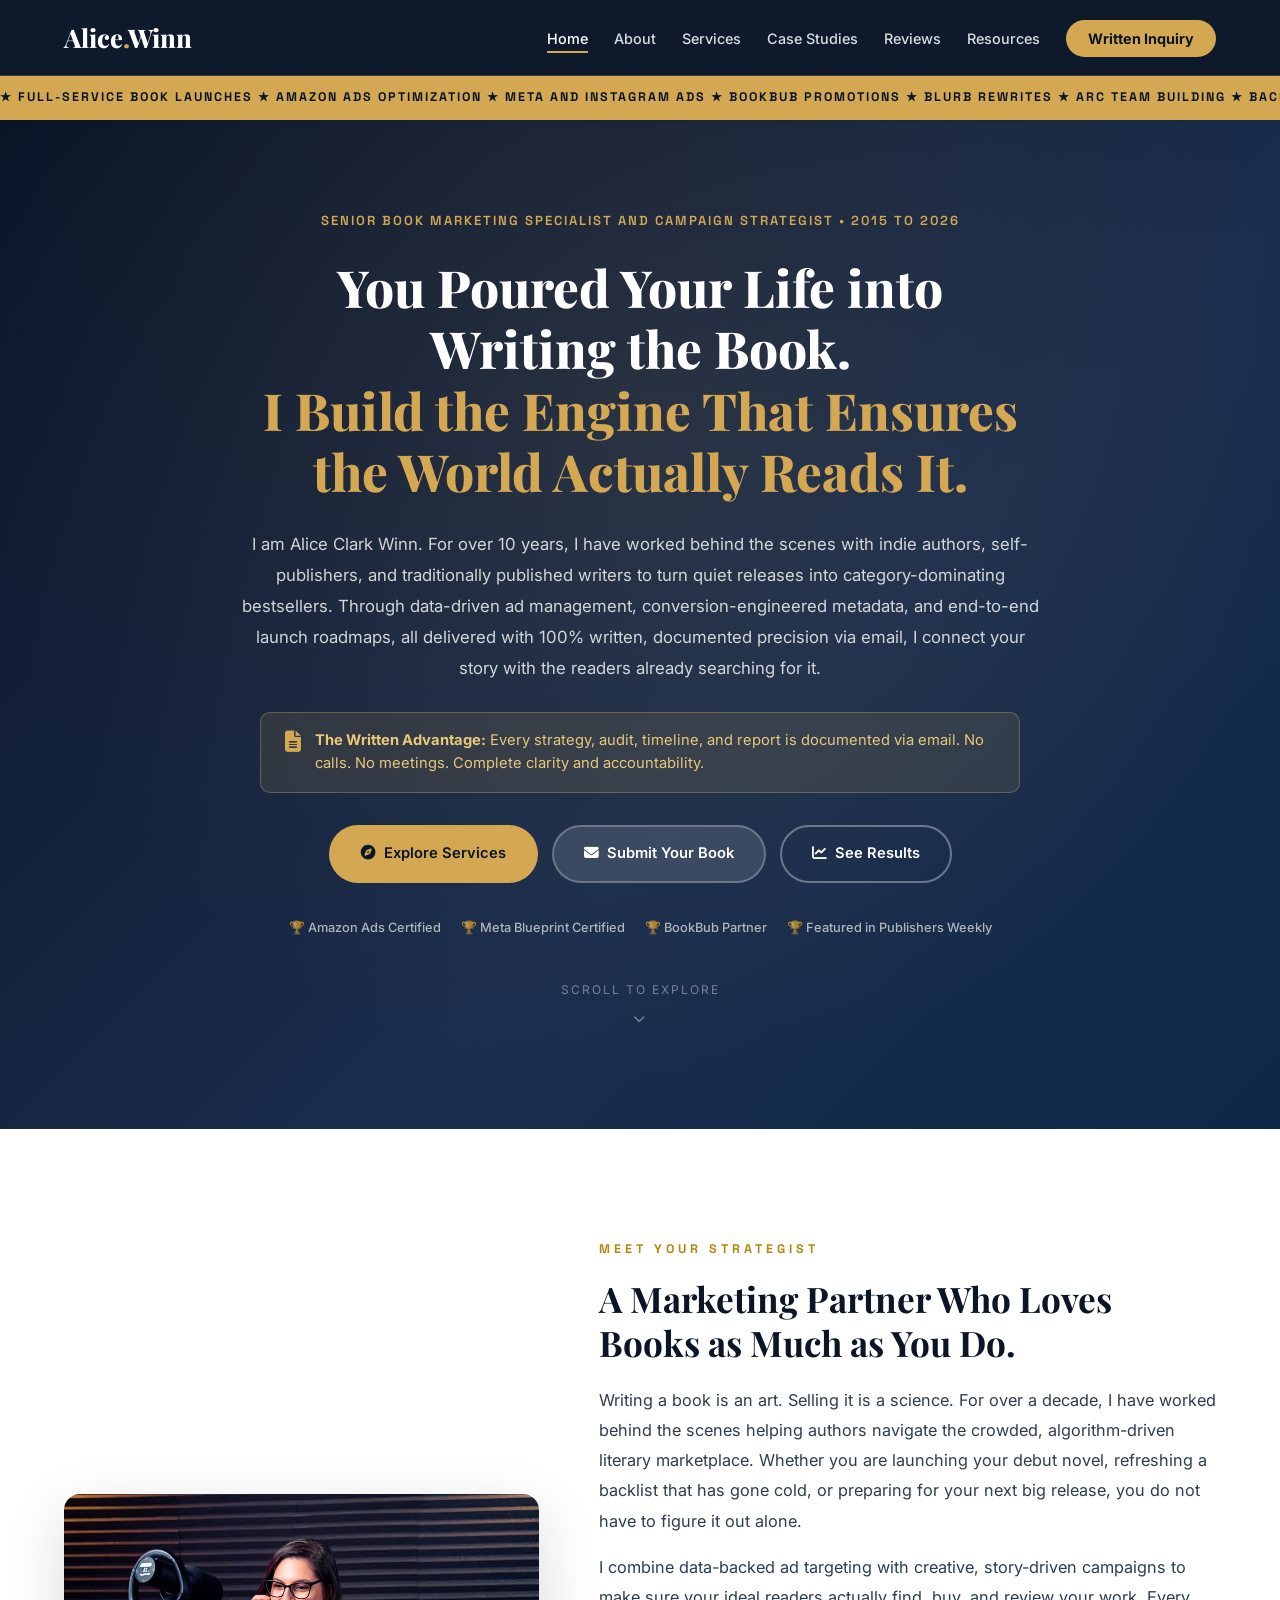
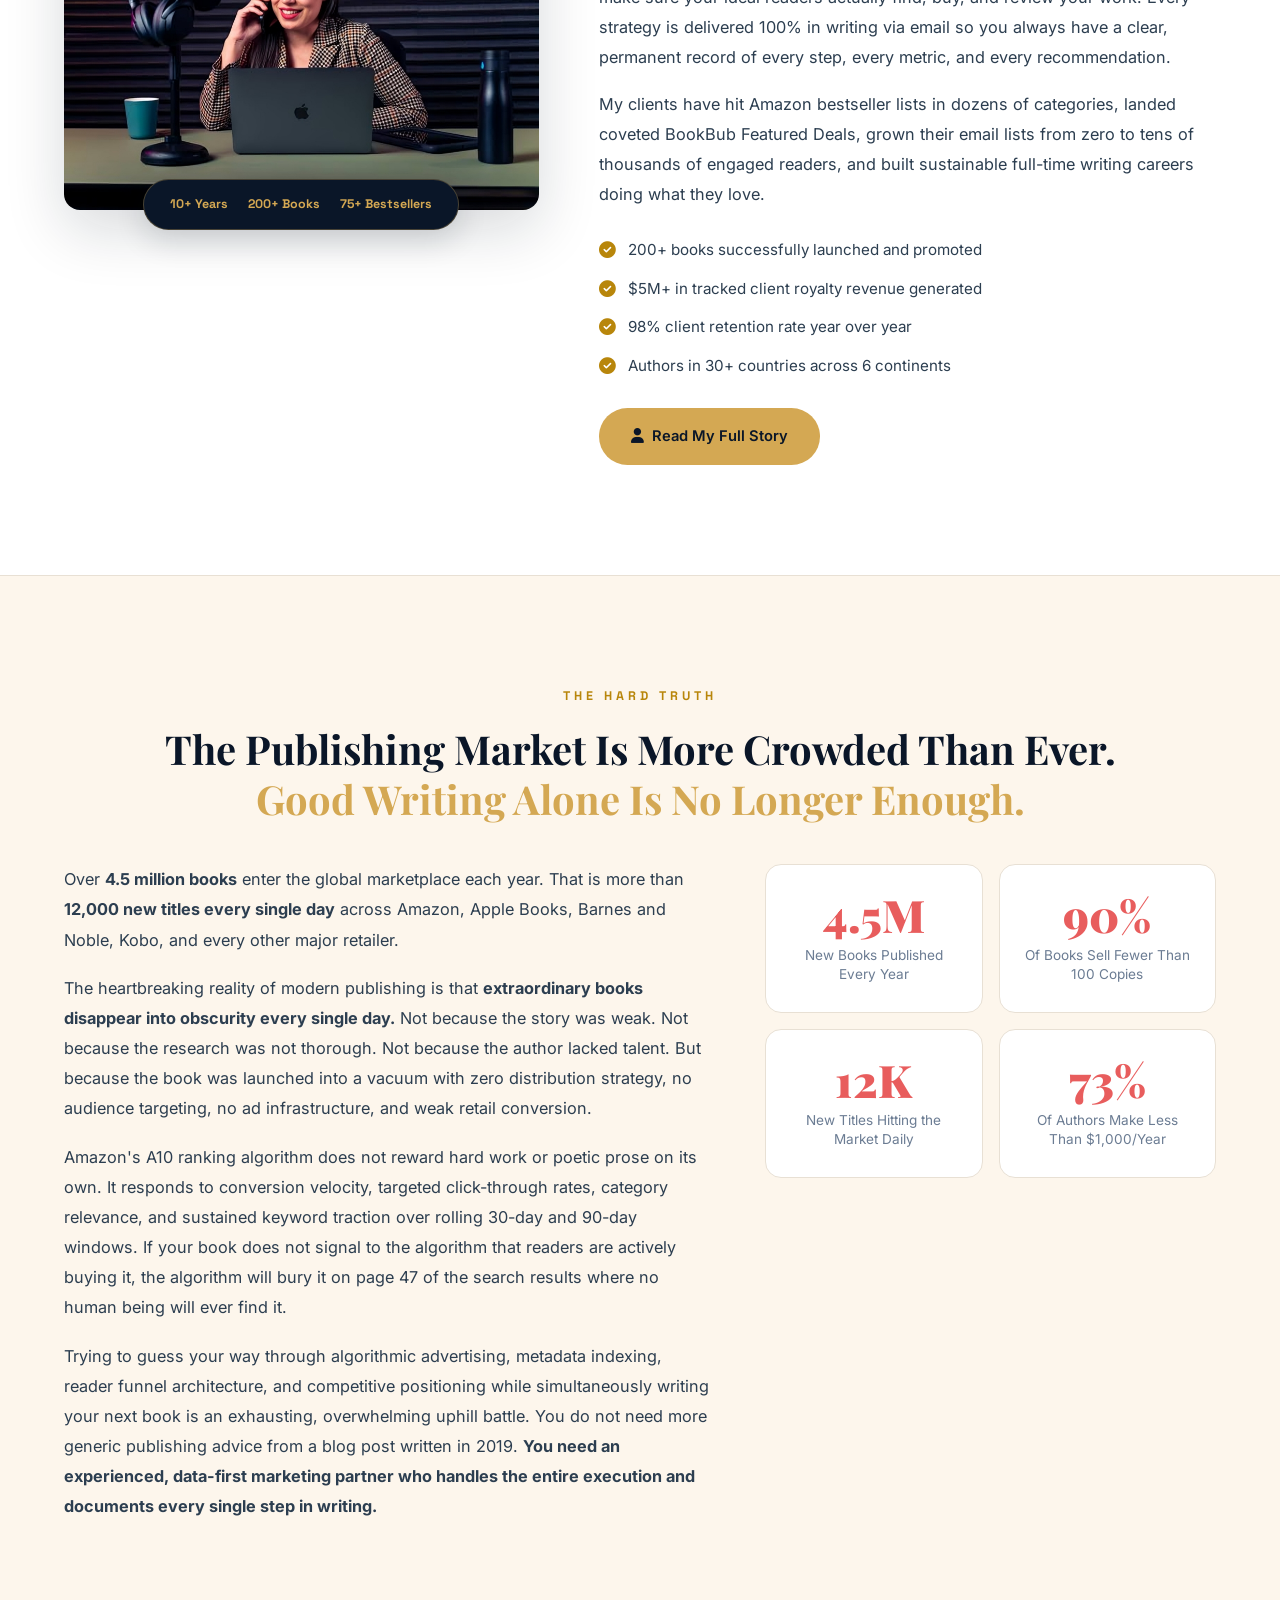
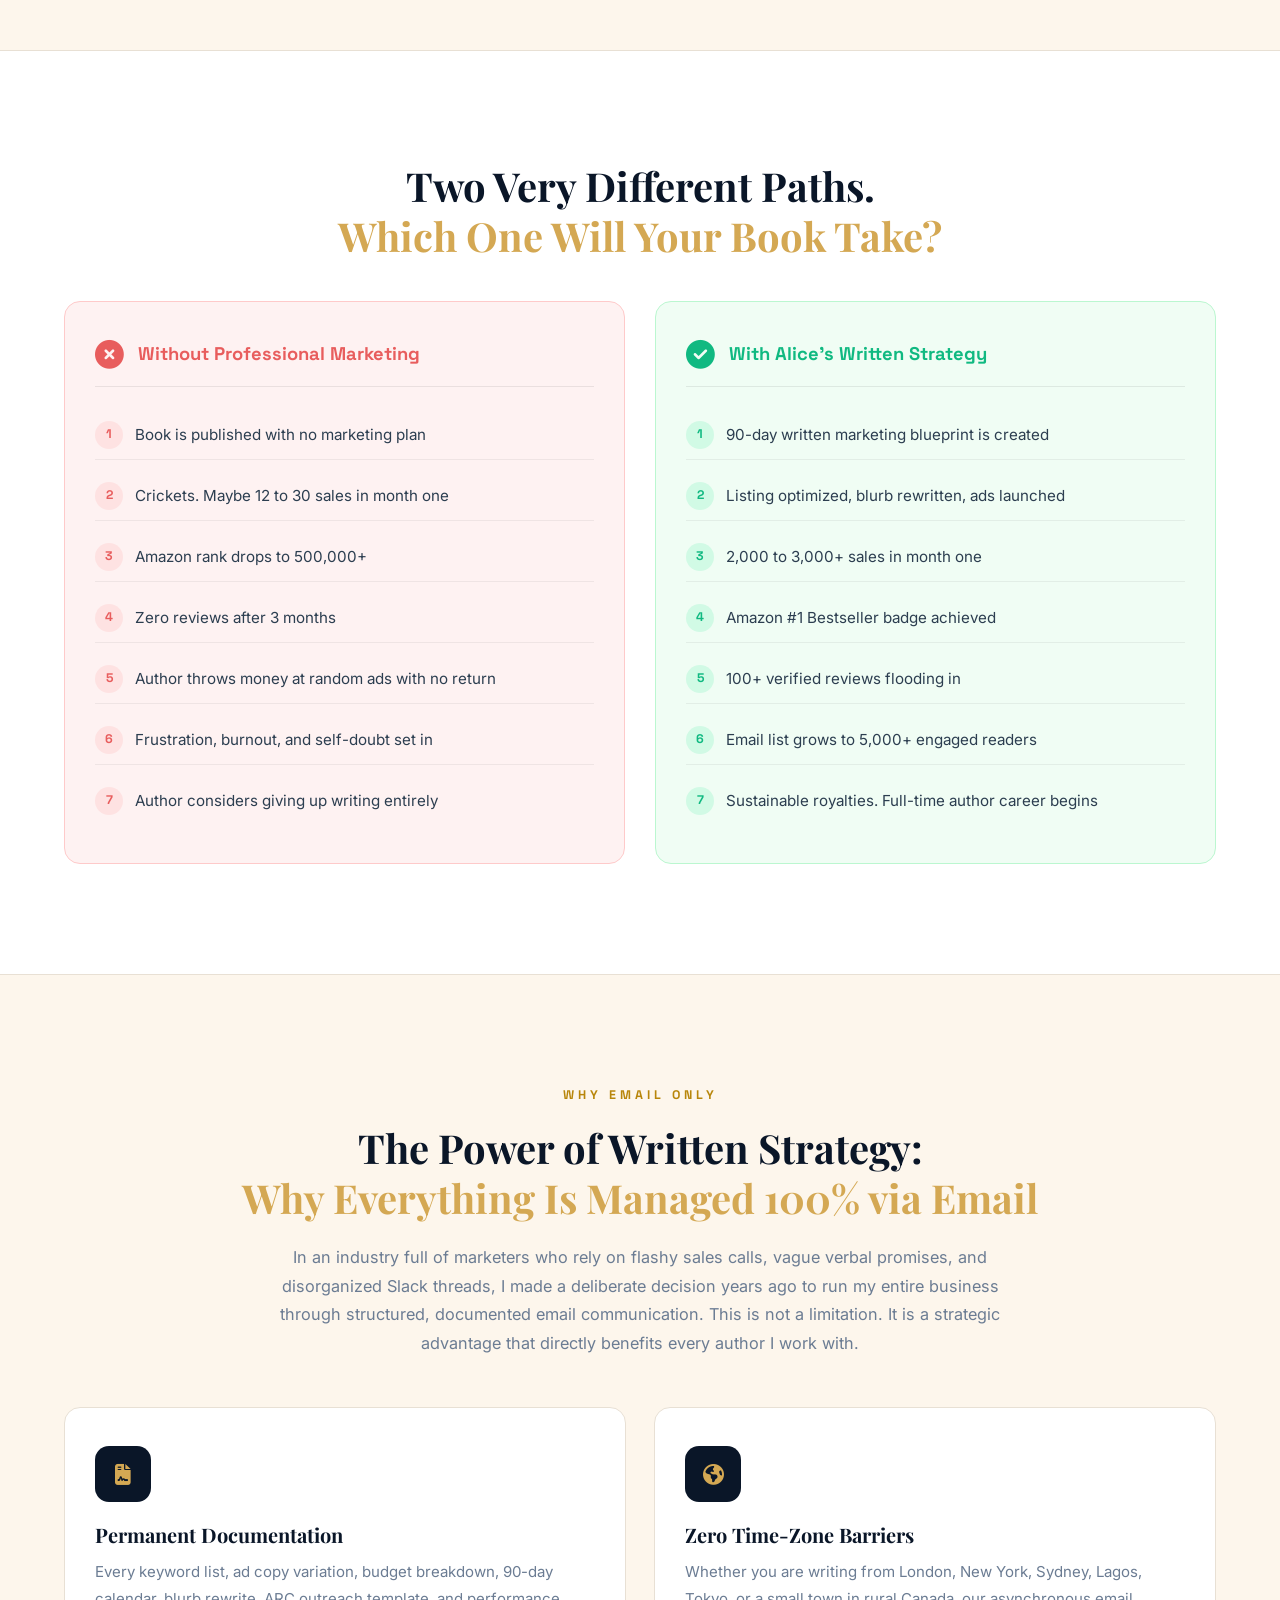
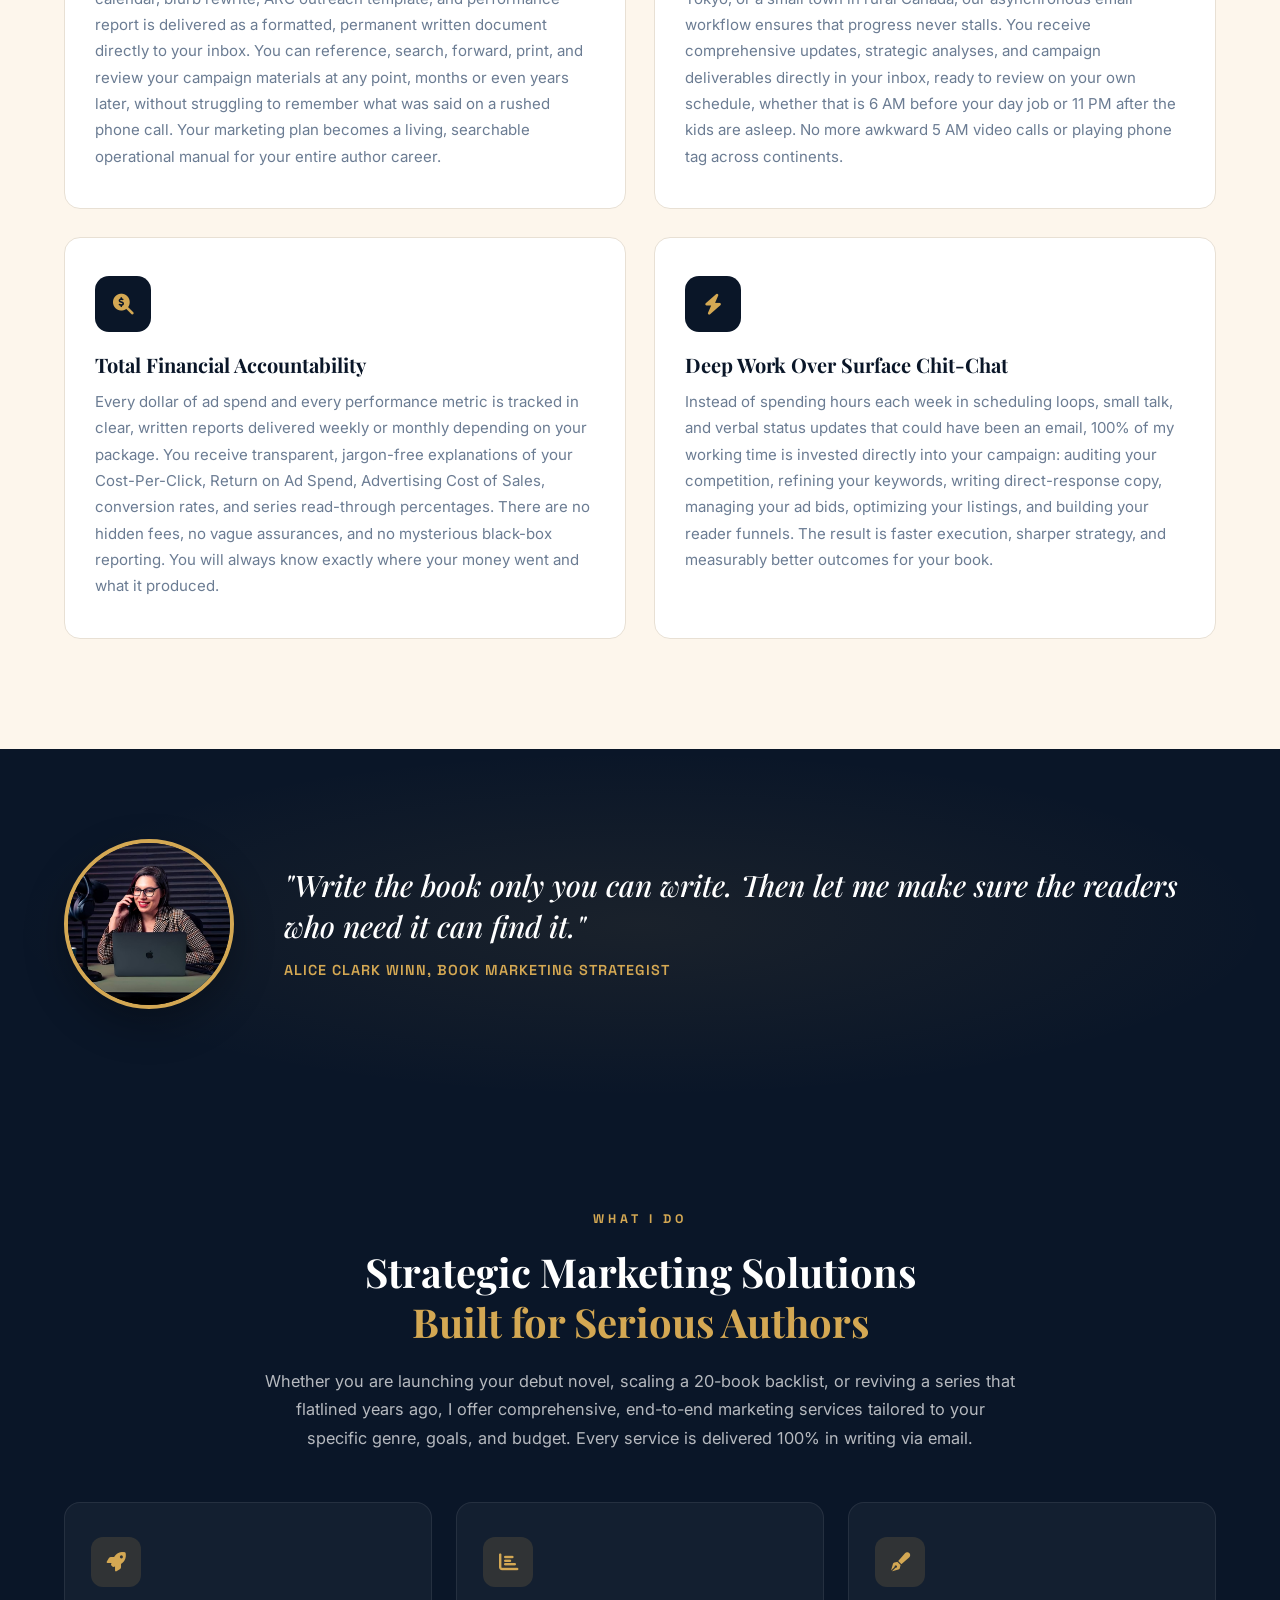
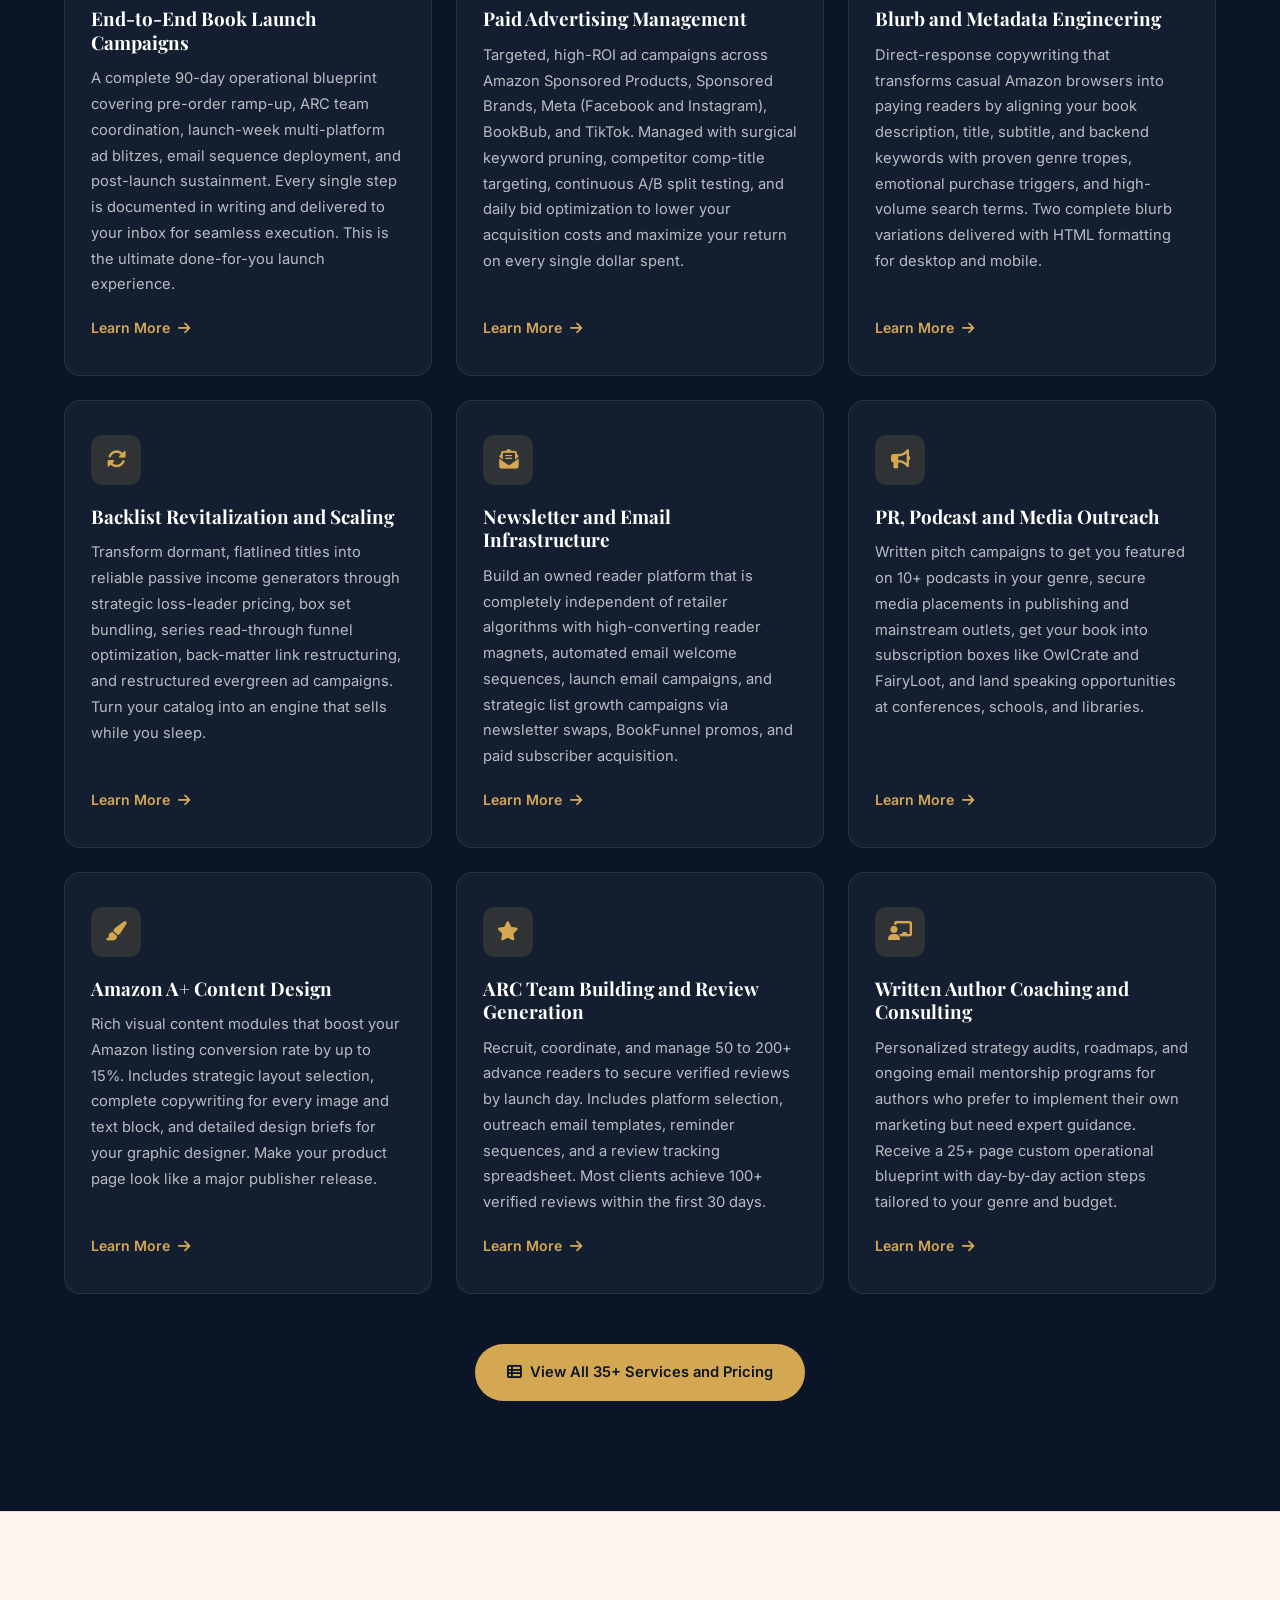
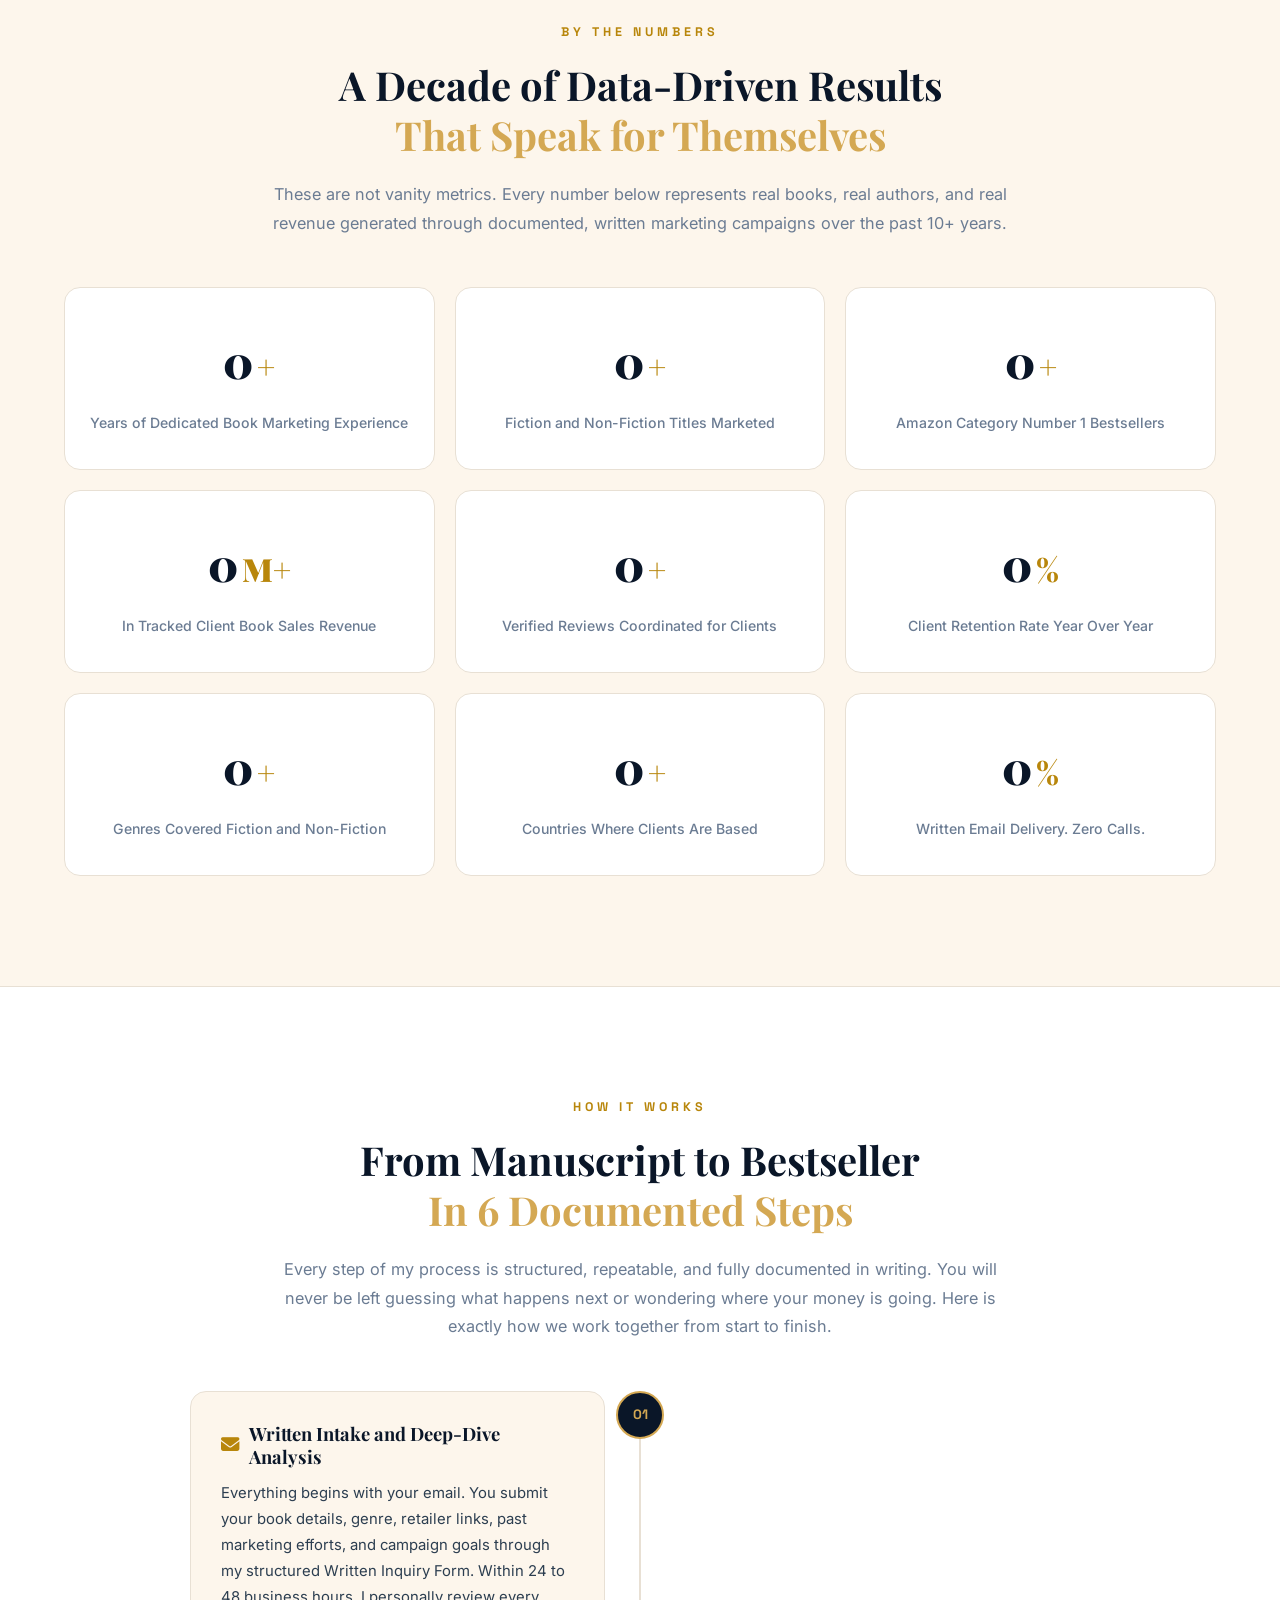
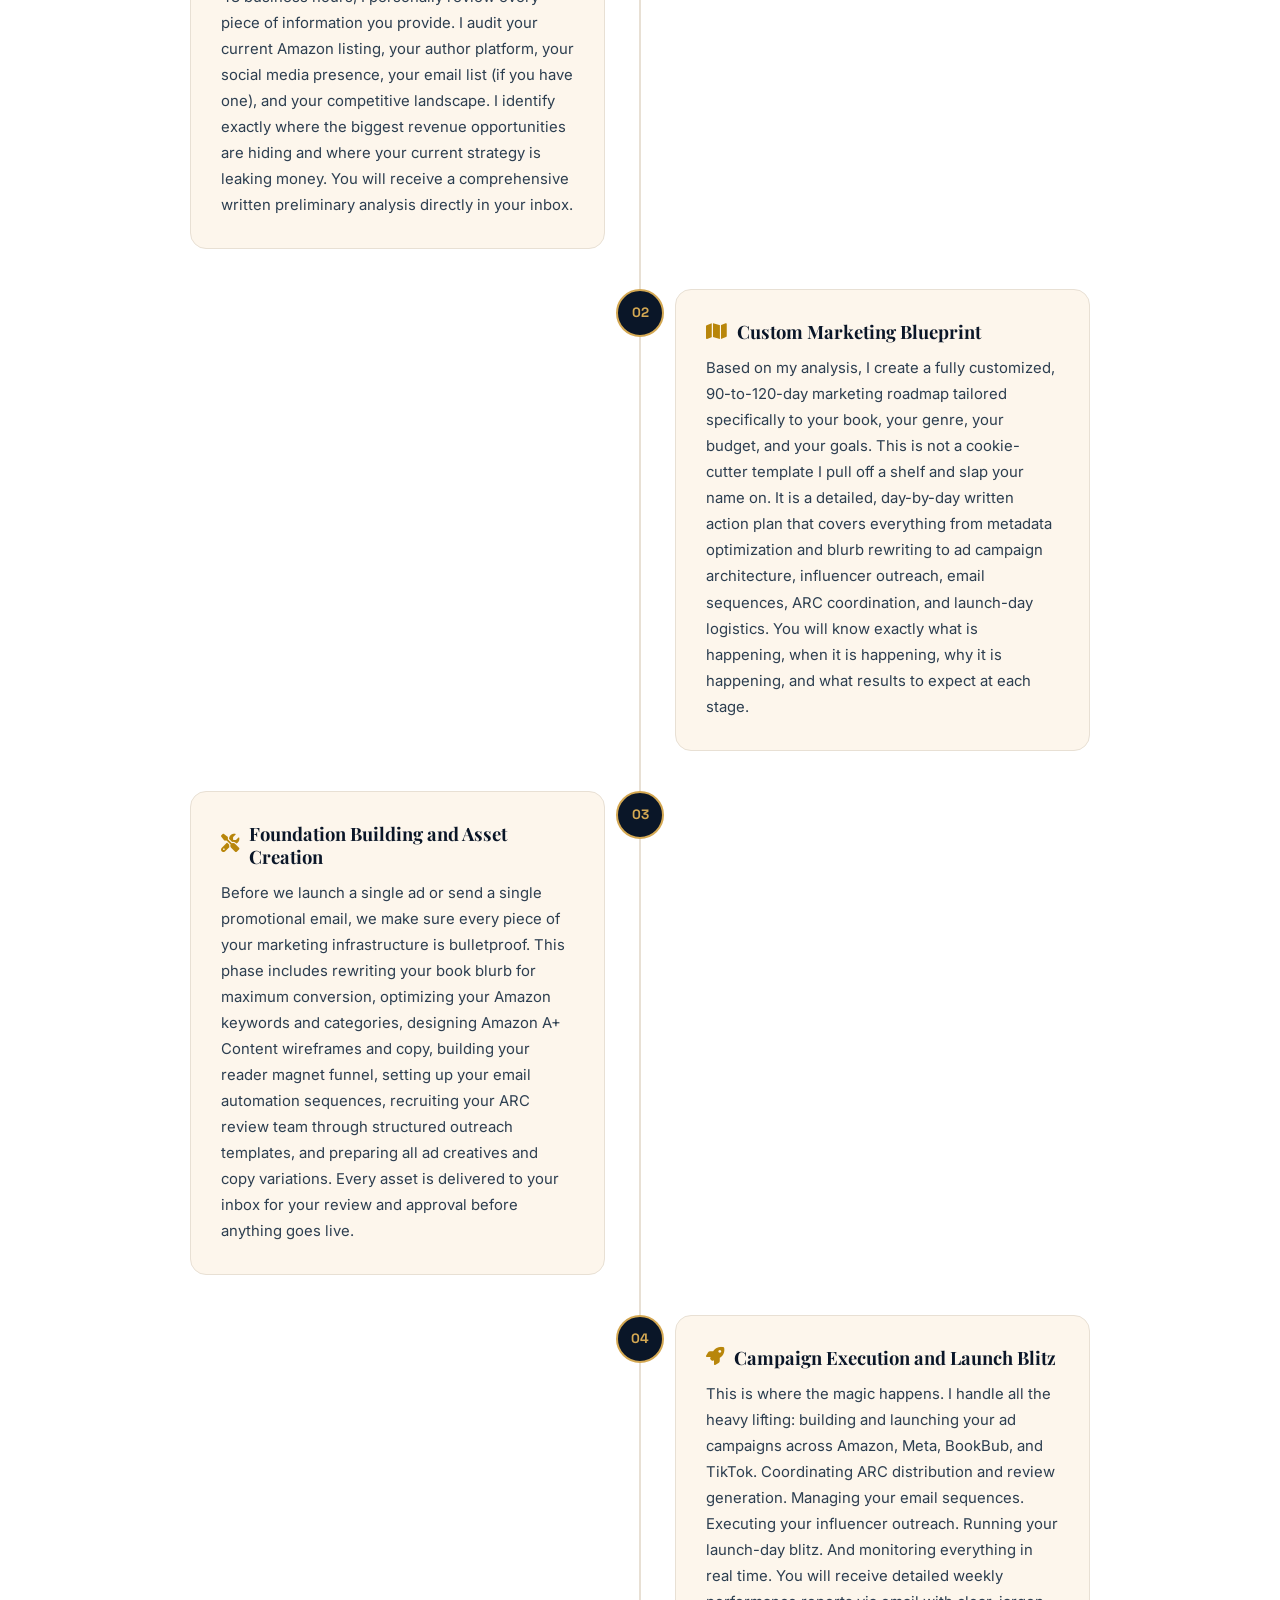
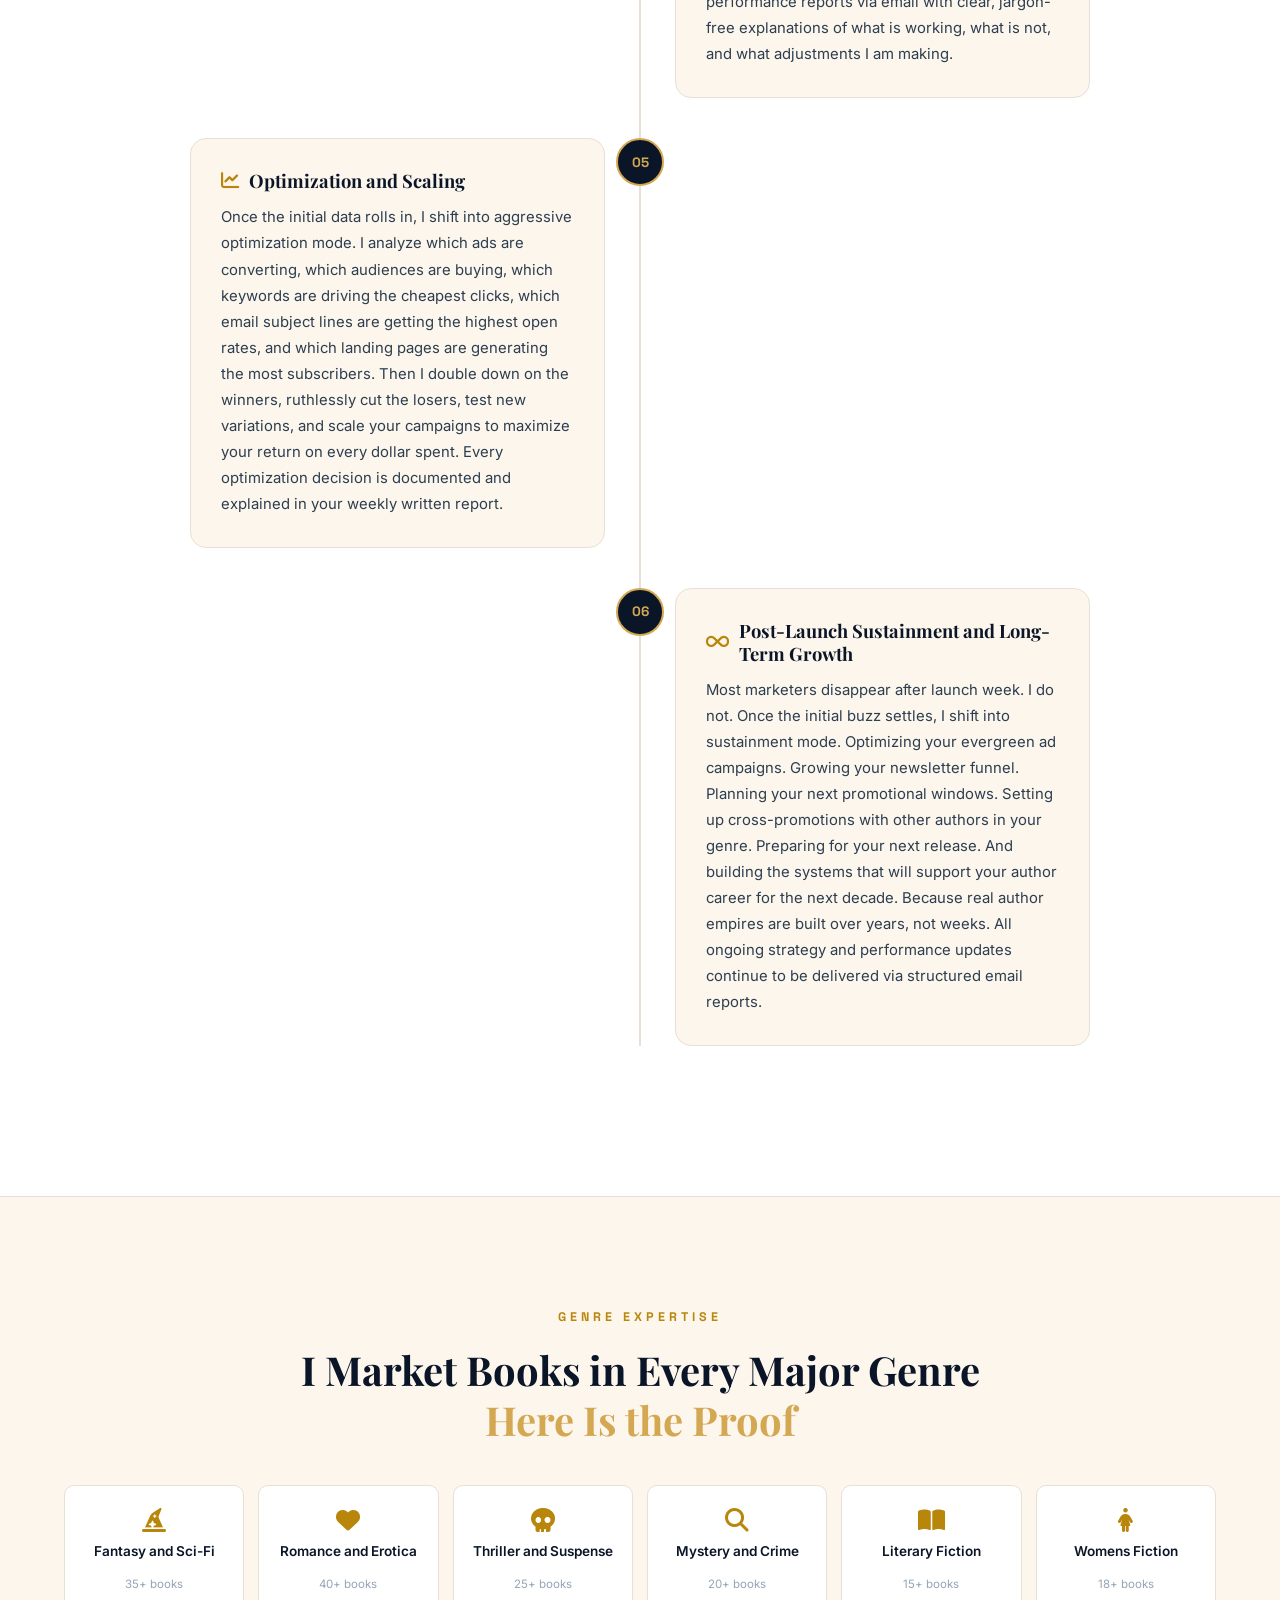
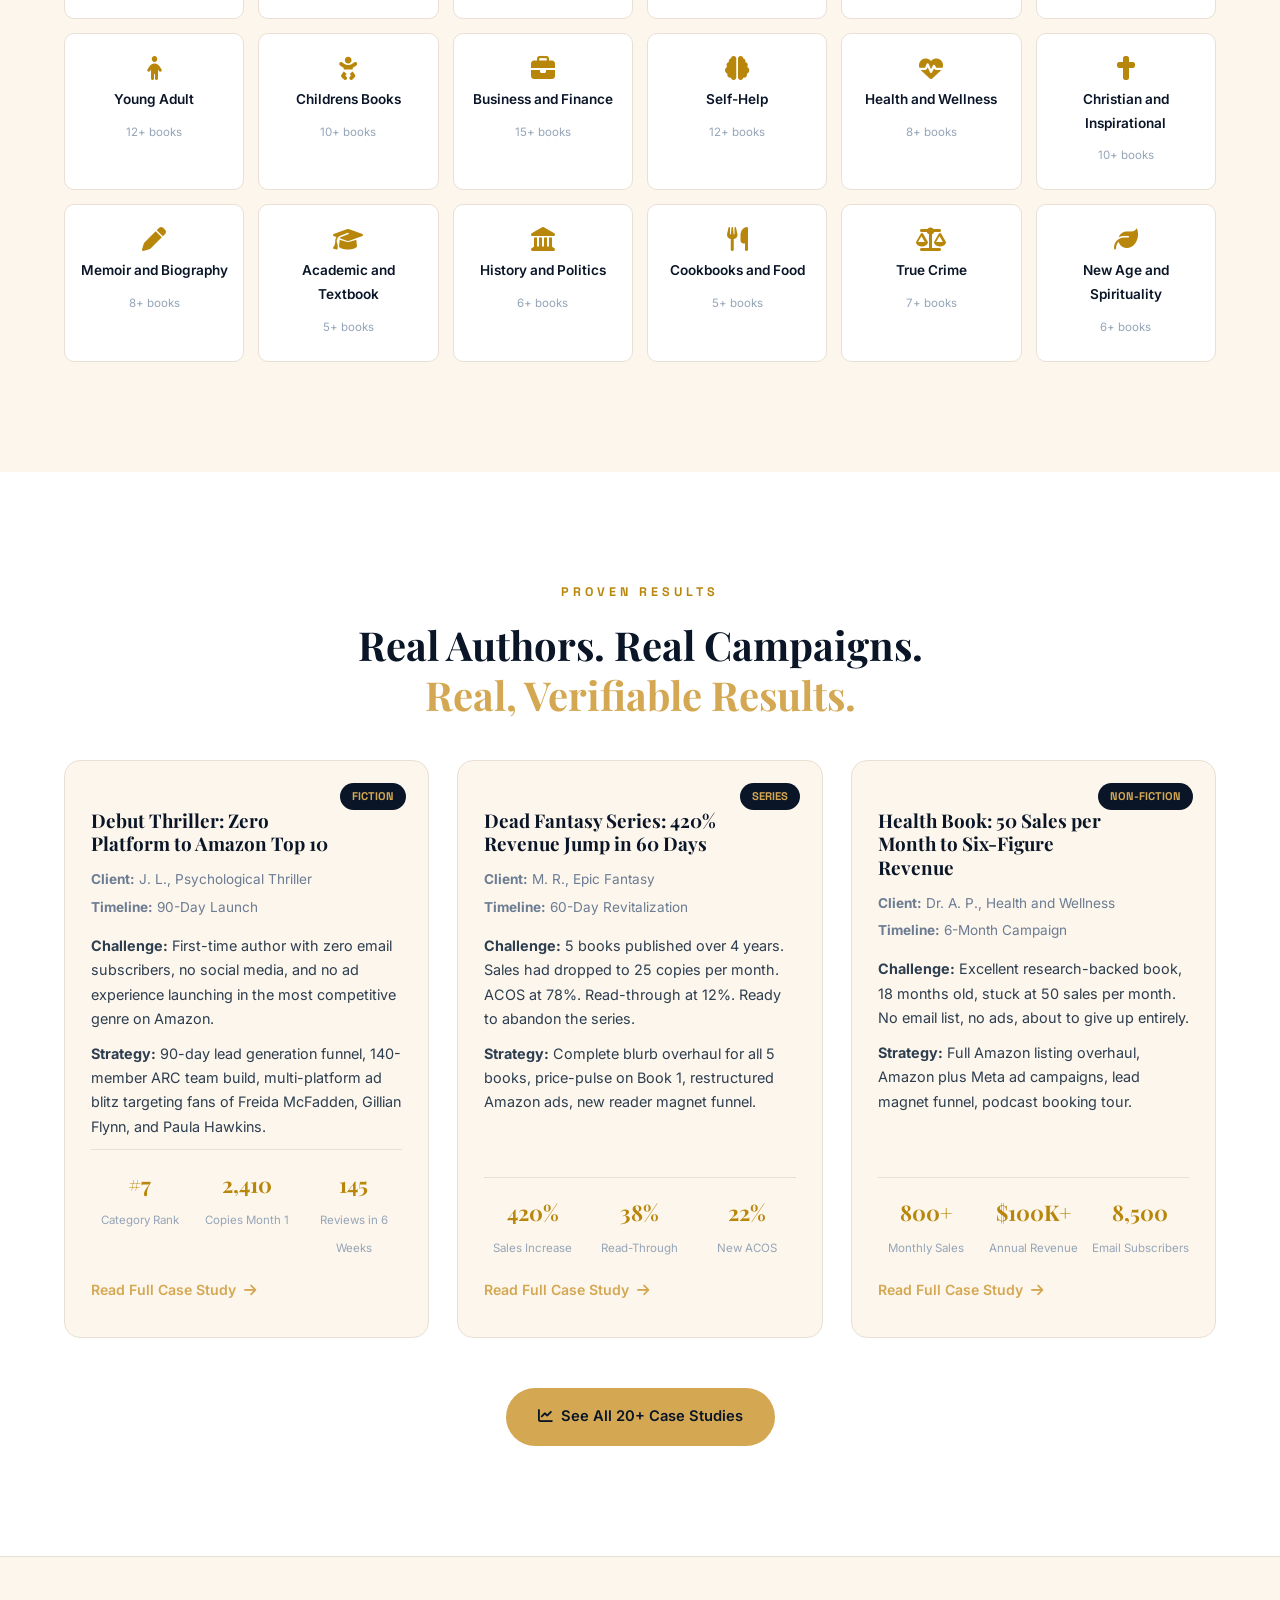
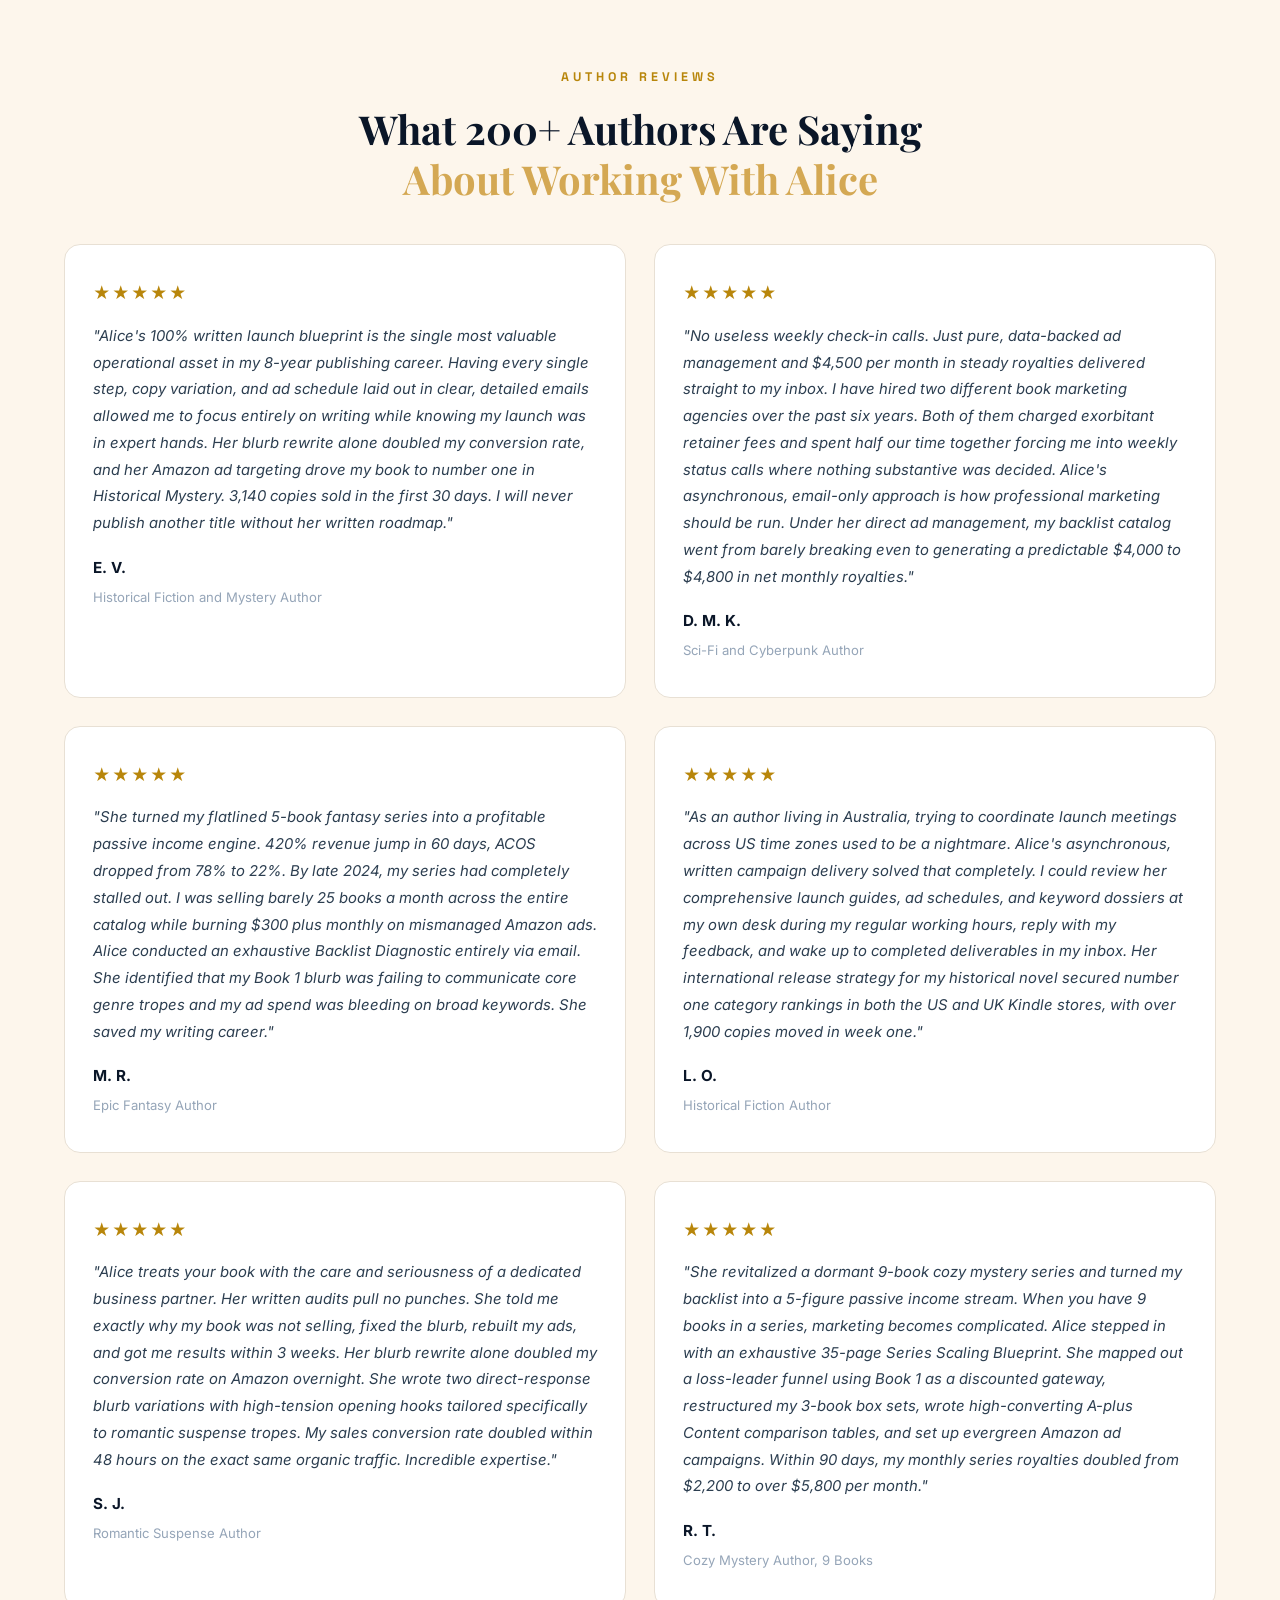
==== index.html @ f3830d4a "Add files via upload" ====
<!DOCTYPE html>
<html lang="en">
<head>
    <meta charset="UTF-8">
    <meta name="viewport" content="width=device-width, initial-scale=1.0">
    <title>Alice Clark Winn | Book Marketing Strategist</title>
    <link href="https://fonts.googleapis.com/css2?family=Playfair+Display:wght@400;500;600;700;800;900&family=Inter:wght@300;400;500;600;700&family=Space+Grotesk:wght@300;400;500;600;700&display=swap" rel="stylesheet">
    <link rel="stylesheet" href="https://cdnjs.cloudflare.com/ajax/libs/font-awesome/6.5.1/css/all.min.css">
    <link rel="stylesheet" href="css/style.css">
</head>
<body>

    <nav class="navbar" id="navbar">
        <div class="nav-container">
            <a href="index.html" class="logo">Alice<span class="logo-dot">.</span>Winn</a>
            <ul class="nav-links" id="navLinks">
                <li><a href="index.html" class="active">Home</a></li>
                <li><a href="about.html">About</a></li>
                <li><a href="services.html">Services</a></li>
                <li><a href="case-studies.html">Case Studies</a></li>
                <li><a href="reviews.html">Reviews</a></li>
                <li><a href="resources.html">Resources</a></li>
                <li><a href="contact.html" class="nav-cta">Written Inquiry</a></li>
            </ul>
            <div class="hamburger" id="hamburger">
                <span></span>
                <span></span>
                <span></span>
            </div>
        </div>
    </nav>

    <div class="marquee-bar">
        <div class="marquee-content">
            <span>★ FULL-SERVICE BOOK LAUNCHES ★ AMAZON ADS OPTIMIZATION ★ META AND INSTAGRAM ADS ★ BOOKBUB PROMOTIONS ★ BLURB REWRITES ★ ARC TEAM BUILDING ★ BACKLIST REVITALIZATION ★ NEWSLETTER FUNNELS ★ SERIES SCALING ★ A+ CONTENT ★ BOOKTOK CAMPAIGNS ★ 100% DOCUMENTED IN WRITING ★</span>
            <span>★ FULL-SERVICE BOOK LAUNCHES ★ AMAZON ADS OPTIMIZATION ★ META AND INSTAGRAM ADS ★ BOOKBUB PROMOTIONS ★ BLURB REWRITES ★ ARC TEAM BUILDING ★ BACKLIST REVITALIZATION ★ NEWSLETTER FUNNELS ★ SERIES SCALING ★ A+ CONTENT ★ BOOKTOK CAMPAIGNS ★ 100% DOCUMENTED IN WRITING ★</span>
        </div>
    </div>

    <!-- HERO -->
    <section class="hero">
        <div class="hero-particles" id="heroParticles"></div>
        <div class="hero-overlay"></div>
        <div class="hero-content">
            <p class="hero-eyebrow">Senior Book Marketing Specialist and Campaign Strategist • 2015 to 2026</p>
            <h1 class="hero-title">
                <span class="title-line">You Poured Your Life into</span>
                <span class="title-line">Writing the Book.</span>
                <span class="title-line highlight">I Build the Engine That Ensures</span>
                <span class="title-line highlight">the World Actually Reads It.</span>
            </h1>
            <p class="hero-description">I am Alice Clark Winn. For over 10 years, I have worked behind the scenes with indie authors, self-publishers, and traditionally published writers to turn quiet releases into category-dominating bestsellers. Through data-driven ad management, conversion-engineered metadata, and end-to-end launch roadmaps, all delivered with 100% written, documented precision via email, I connect your story with the readers already searching for it.</p>
            <div class="hero-written-badge">
                <i class="fas fa-file-alt"></i>
                <span><strong>The Written Advantage:</strong> Every strategy, audit, timeline, and report is documented via email. No calls. No meetings. Complete clarity and accountability.</span>
            </div>
            <div class="hero-buttons">
                <a href="services.html" class="btn btn-primary"><i class="fas fa-compass"></i> Explore Services</a>
                <a href="contact.html" class="btn btn-secondary"><i class="fas fa-envelope"></i> Submit Your Book</a>
                <a href="case-studies.html" class="btn btn-outline"><i class="fas fa-chart-line"></i> See Results</a>
            </div>
            <div class="hero-trust">
                <span>🏆 Amazon Ads Certified</span>
                <span>🏆 Meta Blueprint Certified</span>
                <span>🏆 BookBub Partner</span>
                <span>🏆 Featured in Publishers Weekly</span>
            </div>
        </div>
        <div class="scroll-indicator">
            <span>Scroll to Explore</span>
            <div class="scroll-arrow"><i class="fas fa-chevron-down"></i></div>
        </div>
    </section>

    <!-- ALICE INTRO -->
    <section class="alice-intro-section">
        <div class="container">
            <div class="alice-intro-grid">
                <div class="alice-intro-photo">
                    <img src="images/alice.jpg" alt="Alice Clark Winn Book Marketing Strategist">
                    <div class="photo-badge">
                        <span>10+ Years</span>
                        <span>200+ Books</span>
                        <span>75+ Bestsellers</span>
                    </div>
                </div>
                <div class="alice-intro-text">
                    <div class="section-label">MEET YOUR STRATEGIST</div>
                    <h2>A Marketing Partner Who Loves Books as Much as You Do.</h2>
                    <p>Writing a book is an art. Selling it is a science. For over a decade, I have worked behind the scenes helping authors navigate the crowded, algorithm-driven literary marketplace. Whether you are launching your debut novel, refreshing a backlist that has gone cold, or preparing for your next big release, you do not have to figure it out alone.</p>
                    <p>I combine data-backed ad targeting with creative, story-driven campaigns to make sure your ideal readers actually find, buy, and review your work. Every strategy is delivered 100% in writing via email so you always have a clear, permanent record of every step, every metric, and every recommendation.</p>
                    <p>My clients have hit Amazon bestseller lists in dozens of categories, landed coveted BookBub Featured Deals, grown their email lists from zero to tens of thousands of engaged readers, and built sustainable full-time writing careers doing what they love.</p>
                    <div class="intro-highlights">
                        <div class="intro-highlight-item">
                            <i class="fas fa-check-circle"></i>
                            <span>200+ books successfully launched and promoted</span>
                        </div>
                        <div class="intro-highlight-item">
                            <i class="fas fa-check-circle"></i>
                            <span>$5M+ in tracked client royalty revenue generated</span>
                        </div>
                        <div class="intro-highlight-item">
                            <i class="fas fa-check-circle"></i>
                            <span>98% client retention rate year over year</span>
                        </div>
                        <div class="intro-highlight-item">
                            <i class="fas fa-check-circle"></i>
                            <span>Authors in 30+ countries across 6 continents</span>
                        </div>
                    </div>
                    <a href="about.html" class="btn btn-primary"><i class="fas fa-user"></i> Read My Full Story</a>
                </div>
            </div>
        </div>
    </section>

    <!-- PROBLEM SECTION -->
    <section class="problem-section">
        <div class="container">
            <div class="section-label">THE HARD TRUTH</div>
            <h2 class="section-title">The Publishing Market Is More Crowded Than Ever.<br><span class="text-accent">Good Writing Alone Is No Longer Enough.</span></h2>
            <div class="problem-content">
                <div class="problem-text">
                    <p>Over <strong>4.5 million books</strong> enter the global marketplace each year. That is more than <strong>12,000 new titles every single day</strong> across Amazon, Apple Books, Barnes and Noble, Kobo, and every other major retailer.</p>
                    <p>The heartbreaking reality of modern publishing is that <strong>extraordinary books disappear into obscurity every single day.</strong> Not because the story was weak. Not because the research was not thorough. Not because the author lacked talent. But because the book was launched into a vacuum with zero distribution strategy, no audience targeting, no ad infrastructure, and weak retail conversion.</p>
                    <p>Amazon's A10 ranking algorithm does not reward hard work or poetic prose on its own. It responds to conversion velocity, targeted click-through rates, category relevance, and sustained keyword traction over rolling 30-day and 90-day windows. If your book does not signal to the algorithm that readers are actively buying it, the algorithm will bury it on page 47 of the search results where no human being will ever find it.</p>
                    <p>Trying to guess your way through algorithmic advertising, metadata indexing, reader funnel architecture, and competitive positioning while simultaneously writing your next book is an exhausting, overwhelming uphill battle. You do not need more generic publishing advice from a blog post written in 2019. <strong>You need an experienced, data-first marketing partner who handles the entire execution and documents every single step in writing.</strong></p>
                </div>
                <div class="problem-stats">
                    <div class="problem-stat-card">
                        <div class="problem-stat-number">4.5M</div>
                        <div class="problem-stat-label">New Books Published Every Year</div>
                    </div>
                    <div class="problem-stat-card">
                        <div class="problem-stat-number">90%</div>
                        <div class="problem-stat-label">Of Books Sell Fewer Than 100 Copies</div>
                    </div>
                    <div class="problem-stat-card">
                        <div class="problem-stat-number">12K</div>
                        <div class="problem-stat-label">New Titles Hitting the Market Daily</div>
                    </div>
                    <div class="problem-stat-card">
                        <div class="problem-stat-number">73%</div>
                        <div class="problem-stat-label">Of Authors Make Less Than $1,000/Year</div>
                    </div>
                </div>
            </div>
        </div>
    </section>

    <!-- PATH COMPARISON -->
    <section class="path-section">
        <div class="container">
            <h2 class="section-title">Two Very Different Paths.<br><span class="text-accent">Which One Will Your Book Take?</span></h2>
            <div class="path-grid">
                <div class="path-card path-bad">
                    <div class="path-header">
                        <i class="fas fa-times-circle"></i>
                        <h3>Without Professional Marketing</h3>
                    </div>
                    <div class="path-steps">
                        <div class="path-step"><span class="step-num">1</span> Book is published with no marketing plan</div>
                        <div class="path-step"><span class="step-num">2</span> Crickets. Maybe 12 to 30 sales in month one</div>
                        <div class="path-step"><span class="step-num">3</span> Amazon rank drops to 500,000+</div>
                        <div class="path-step"><span class="step-num">4</span> Zero reviews after 3 months</div>
                        <div class="path-step"><span class="step-num">5</span> Author throws money at random ads with no return</div>
                        <div class="path-step"><span class="step-num">6</span> Frustration, burnout, and self-doubt set in</div>
                        <div class="path-step"><span class="step-num">7</span> Author considers giving up writing entirely</div>
                    </div>
                </div>
                <div class="path-card path-good">
                    <div class="path-header">
                        <i class="fas fa-check-circle"></i>
                        <h3>With Alice's Written Strategy</h3>
                    </div>
                    <div class="path-steps">
                        <div class="path-step"><span class="step-num">1</span> 90-day written marketing blueprint is created</div>
                        <div class="path-step"><span class="step-num">2</span> Listing optimized, blurb rewritten, ads launched</div>
                        <div class="path-step"><span class="step-num">3</span> 2,000 to 3,000+ sales in month one</div>
                        <div class="path-step"><span class="step-num">4</span> Amazon #1 Bestseller badge achieved</div>
                        <div class="path-step"><span class="step-num">5</span> 100+ verified reviews flooding in</div>
                        <div class="path-step"><span class="step-num">6</span> Email list grows to 5,000+ engaged readers</div>
                        <div class="path-step"><span class="step-num">7</span> Sustainable royalties. Full-time author career begins</div>
                    </div>
                </div>
            </div>
        </div>
    </section>

    <!-- WRITTEN METHODOLOGY -->
    <section class="methodology-section">
        <div class="container">
            <div class="section-label">WHY EMAIL ONLY</div>
            <h2 class="section-title">The Power of Written Strategy:<br><span class="text-accent">Why Everything Is Managed 100% via Email</span></h2>
            <p class="section-subtitle">In an industry full of marketers who rely on flashy sales calls, vague verbal promises, and disorganized Slack threads, I made a deliberate decision years ago to run my entire business through structured, documented email communication. This is not a limitation. It is a strategic advantage that directly benefits every author I work with.</p>
            <div class="methodology-grid">
                <div class="method-card">
                    <div class="method-icon"><i class="fas fa-file-contract"></i></div>
                    <h3>Permanent Documentation</h3>
                    <p>Every keyword list, ad copy variation, budget breakdown, 90-day calendar, blurb rewrite, ARC outreach template, and performance report is delivered as a formatted, permanent written document directly to your inbox. You can reference, search, forward, print, and review your campaign materials at any point, months or even years later, without struggling to remember what was said on a rushed phone call. Your marketing plan becomes a living, searchable operational manual for your entire author career.</p>
                </div>
                <div class="method-card">
                    <div class="method-icon"><i class="fas fa-globe-americas"></i></div>
                    <h3>Zero Time-Zone Barriers</h3>
                    <p>Whether you are writing from London, New York, Sydney, Lagos, Tokyo, or a small town in rural Canada, our asynchronous email workflow ensures that progress never stalls. You receive comprehensive updates, strategic analyses, and campaign deliverables directly in your inbox, ready to review on your own schedule, whether that is 6 AM before your day job or 11 PM after the kids are asleep. No more awkward 5 AM video calls or playing phone tag across continents.</p>
                </div>
                <div class="method-card">
                    <div class="method-icon"><i class="fas fa-search-dollar"></i></div>
                    <h3>Total Financial Accountability</h3>
                    <p>Every dollar of ad spend and every performance metric is tracked in clear, written reports delivered weekly or monthly depending on your package. You receive transparent, jargon-free explanations of your Cost-Per-Click, Return on Ad Spend, Advertising Cost of Sales, conversion rates, and series read-through percentages. There are no hidden fees, no vague assurances, and no mysterious black-box reporting. You will always know exactly where your money went and what it produced.</p>
                </div>
                <div class="method-card">
                    <div class="method-icon"><i class="fas fa-bolt"></i></div>
                    <h3>Deep Work Over Surface Chit-Chat</h3>
                    <p>Instead of spending hours each week in scheduling loops, small talk, and verbal status updates that could have been an email, 100% of my working time is invested directly into your campaign: auditing your competition, refining your keywords, writing direct-response copy, managing your ad bids, optimizing your listings, and building your reader funnels. The result is faster execution, sharper strategy, and measurably better outcomes for your book.</p>
                </div>
            </div>
        </div>
    </section>

    <!-- PHOTO BANNER -->
    <section class="photo-banner">
        <div class="photo-banner-overlay"></div>
        <div class="container">
            <div class="photo-banner-content">
                <img src="images/alice.jpg" alt="Alice Clark Winn" class="photo-banner-img">
                <div class="photo-banner-text">
                    <h2>"Write the book only you can write. Then let me make sure the readers who need it can find it."</h2>
                    <p>Alice Clark Winn, Book Marketing Strategist</p>
                </div>
            </div>
        </div>
    </section>

    <!-- SERVICES OVERVIEW -->
    <section class="services-overview">
        <div class="container">
            <div class="section-label" style="color: var(--gold);">WHAT I DO</div>
            <h2 class="section-title" style="color: var(--white);">Strategic Marketing Solutions<br><span class="text-accent">Built for Serious Authors</span></h2>
            <p class="section-subtitle" style="color: rgba(255,255,255,0.7);">Whether you are launching your debut novel, scaling a 20-book backlist, or reviving a series that flatlined years ago, I offer comprehensive, end-to-end marketing services tailored to your specific genre, goals, and budget. Every service is delivered 100% in writing via email.</p>
            <div class="services-grid-home">
                <div class="service-card-home">
                    <div class="service-icon-home"><i class="fas fa-rocket"></i></div>
                    <h3>End-to-End Book Launch Campaigns</h3>
                    <p>A complete 90-day operational blueprint covering pre-order ramp-up, ARC team coordination, launch-week multi-platform ad blitzes, email sequence deployment, and post-launch sustainment. Every single step is documented in writing and delivered to your inbox for seamless execution. This is the ultimate done-for-you launch experience.</p>
                    <a href="services.html" class="service-link">Learn More <i class="fas fa-arrow-right"></i></a>
                </div>
                <div class="service-card-home">
                    <div class="service-icon-home"><i class="fas fa-chart-bar"></i></div>
                    <h3>Paid Advertising Management</h3>
                    <p>Targeted, high-ROI ad campaigns across Amazon Sponsored Products, Sponsored Brands, Meta (Facebook and Instagram), BookBub, and TikTok. Managed with surgical keyword pruning, competitor comp-title targeting, continuous A/B split testing, and daily bid optimization to lower your acquisition costs and maximize your return on every single dollar spent.</p>
                    <a href="services.html" class="service-link">Learn More <i class="fas fa-arrow-right"></i></a>
                </div>
                <div class="service-card-home">
                    <div class="service-icon-home"><i class="fas fa-pen-fancy"></i></div>
                    <h3>Blurb and Metadata Engineering</h3>
                    <p>Direct-response copywriting that transforms casual Amazon browsers into paying readers by aligning your book description, title, subtitle, and backend keywords with proven genre tropes, emotional purchase triggers, and high-volume search terms. Two complete blurb variations delivered with HTML formatting for desktop and mobile.</p>
                    <a href="services.html" class="service-link">Learn More <i class="fas fa-arrow-right"></i></a>
                </div>
                <div class="service-card-home">
                    <div class="service-icon-home"><i class="fas fa-sync-alt"></i></div>
                    <h3>Backlist Revitalization and Scaling</h3>
                    <p>Transform dormant, flatlined titles into reliable passive income generators through strategic loss-leader pricing, box set bundling, series read-through funnel optimization, back-matter link restructuring, and restructured evergreen ad campaigns. Turn your catalog into an engine that sells while you sleep.</p>
                    <a href="services.html" class="service-link">Learn More <i class="fas fa-arrow-right"></i></a>
                </div>
                <div class="service-card-home">
                    <div class="service-icon-home"><i class="fas fa-envelope-open-text"></i></div>
                    <h3>Newsletter and Email Infrastructure</h3>
                    <p>Build an owned reader platform that is completely independent of retailer algorithms with high-converting reader magnets, automated email welcome sequences, launch email campaigns, and strategic list growth campaigns via newsletter swaps, BookFunnel promos, and paid subscriber acquisition.</p>
                    <a href="services.html" class="service-link">Learn More <i class="fas fa-arrow-right"></i></a>
                </div>
                <div class="service-card-home">
                    <div class="service-icon-home"><i class="fas fa-bullhorn"></i></div>
                    <h3>PR, Podcast and Media Outreach</h3>
                    <p>Written pitch campaigns to get you featured on 10+ podcasts in your genre, secure media placements in publishing and mainstream outlets, get your book into subscription boxes like OwlCrate and FairyLoot, and land speaking opportunities at conferences, schools, and libraries.</p>
                    <a href="services.html" class="service-link">Learn More <i class="fas fa-arrow-right"></i></a>
                </div>
                <div class="service-card-home">
                    <div class="service-icon-home"><i class="fas fa-paint-brush"></i></div>
                    <h3>Amazon A+ Content Design</h3>
                    <p>Rich visual content modules that boost your Amazon listing conversion rate by up to 15%. Includes strategic layout selection, complete copywriting for every image and text block, and detailed design briefs for your graphic designer. Make your product page look like a major publisher release.</p>
                    <a href="services.html" class="service-link">Learn More <i class="fas fa-arrow-right"></i></a>
                </div>
                <div class="service-card-home">
                    <div class="service-icon-home"><i class="fas fa-star"></i></div>
                    <h3>ARC Team Building and Review Generation</h3>
                    <p>Recruit, coordinate, and manage 50 to 200+ advance readers to secure verified reviews by launch day. Includes platform selection, outreach email templates, reminder sequences, and a review tracking spreadsheet. Most clients achieve 100+ verified reviews within the first 30 days.</p>
                    <a href="services.html" class="service-link">Learn More <i class="fas fa-arrow-right"></i></a>
                </div>
                <div class="service-card-home">
                    <div class="service-icon-home"><i class="fas fa-chalkboard-teacher"></i></div>
                    <h3>Written Author Coaching and Consulting</h3>
                    <p>Personalized strategy audits, roadmaps, and ongoing email mentorship programs for authors who prefer to implement their own marketing but need expert guidance. Receive a 25+ page custom operational blueprint with day-by-day action steps tailored to your genre and budget.</p>
                    <a href="services.html" class="service-link">Learn More <i class="fas fa-arrow-right"></i></a>
                </div>
            </div>
            <div class="center-btn">
                <a href="services.html" class="btn btn-primary"><i class="fas fa-th-list"></i> View All 35+ Services and Pricing</a>
            </div>
        </div>
    </section>

    <!-- STATS -->
    <section class="stats-section">
        <div class="container">
            <div class="section-label">BY THE NUMBERS</div>
            <h2 class="section-title">A Decade of Data-Driven Results<br><span class="text-accent">That Speak for Themselves</span></h2>
            <p class="section-subtitle">These are not vanity metrics. Every number below represents real books, real authors, and real revenue generated through documented, written marketing campaigns over the past 10+ years.</p>
            <div class="stats-grid">
                <div class="stat-item">
                    <div class="stat-number" data-count="10">0</div>
                    <div class="stat-suffix">+</div>
                    <p class="stat-label">Years of Dedicated Book Marketing Experience</p>
                </div>
                <div class="stat-item">
                    <div class="stat-number" data-count="200">0</div>
                    <div class="stat-suffix">+</div>
                    <p class="stat-label">Fiction and Non-Fiction Titles Marketed</p>
                </div>
                <div class="stat-item">
                    <div class="stat-number" data-count="75">0</div>
                    <div class="stat-suffix">+</div>
                    <p class="stat-label">Amazon Category Number 1 Bestsellers</p>
                </div>
                <div class="stat-item">
                    <div class="stat-number" data-count="5">0</div>
                    <div class="stat-suffix">M+</div>
                    <p class="stat-label">In Tracked Client Book Sales Revenue</p>
                </div>
                <div class="stat-item">
                    <div class="stat-number" data-count="50000">0</div>
                    <div class="stat-suffix">+</div>
                    <p class="stat-label">Verified Reviews Coordinated for Clients</p>
                </div>
                <div class="stat-item">
                    <div class="stat-number" data-count="98">0</div>
                    <div class="stat-suffix">%</div>
                    <p class="stat-label">Client Retention Rate Year Over Year</p>
                </div>
                <div class="stat-item">
                    <div class="stat-number" data-count="25">0</div>
                    <div class="stat-suffix">+</div>
                    <p class="stat-label">Genres Covered Fiction and Non-Fiction</p>
                </div>
                <div class="stat-item">
                    <div class="stat-number" data-count="30">0</div>
                    <div class="stat-suffix">+</div>
                    <p class="stat-label">Countries Where Clients Are Based</p>
                </div>
                <div class="stat-item">
                    <div class="stat-number" data-count="100">0</div>
                    <div class="stat-suffix">%</div>
                    <p class="stat-label">Written Email Delivery. Zero Calls.</p>
                </div>
            </div>
        </div>
    </section>

    <!-- PROCESS -->
    <section class="process-section">
        <div class="container">
            <div class="section-label">HOW IT WORKS</div>
            <h2 class="section-title">From Manuscript to Bestseller<br><span class="text-accent">In 6 Documented Steps</span></h2>
            <p class="section-subtitle">Every step of my process is structured, repeatable, and fully documented in writing. You will never be left guessing what happens next or wondering where your money is going. Here is exactly how we work together from start to finish.</p>
            <div class="timeline">
                <div class="timeline-item">
                    <div class="timeline-number">01</div>
                    <div class="timeline-content">
                        <h3><i class="fas fa-envelope"></i> Written Intake and Deep-Dive Analysis</h3>
                        <p>Everything begins with your email. You submit your book details, genre, retailer links, past marketing efforts, and campaign goals through my structured Written Inquiry Form. Within 24 to 48 business hours, I personally review every piece of information you provide. I audit your current Amazon listing, your author platform, your social media presence, your email list (if you have one), and your competitive landscape. I identify exactly where the biggest revenue opportunities are hiding and where your current strategy is leaking money. You will receive a comprehensive written preliminary analysis directly in your inbox.</p>
                    </div>
                </div>
                <div class="timeline-item">
                    <div class="timeline-number">02</div>
                    <div class="timeline-content">
                        <h3><i class="fas fa-map"></i> Custom Marketing Blueprint</h3>
                        <p>Based on my analysis, I create a fully customized, 90-to-120-day marketing roadmap tailored specifically to your book, your genre, your budget, and your goals. This is not a cookie-cutter template I pull off a shelf and slap your name on. It is a detailed, day-by-day written action plan that covers everything from metadata optimization and blurb rewriting to ad campaign architecture, influencer outreach, email sequences, ARC coordination, and launch-day logistics. You will know exactly what is happening, when it is happening, why it is happening, and what results to expect at each stage.</p>
                    </div>
                </div>
                <div class="timeline-item">
                    <div class="timeline-number">03</div>
                    <div class="timeline-content">
                        <h3><i class="fas fa-tools"></i> Foundation Building and Asset Creation</h3>
                        <p>Before we launch a single ad or send a single promotional email, we make sure every piece of your marketing infrastructure is bulletproof. This phase includes rewriting your book blurb for maximum conversion, optimizing your Amazon keywords and categories, designing Amazon A+ Content wireframes and copy, building your reader magnet funnel, setting up your email automation sequences, recruiting your ARC review team through structured outreach templates, and preparing all ad creatives and copy variations. Every asset is delivered to your inbox for your review and approval before anything goes live.</p>
                    </div>
                </div>
                <div class="timeline-item">
                    <div class="timeline-number">04</div>
                    <div class="timeline-content">
                        <h3><i class="fas fa-rocket"></i> Campaign Execution and Launch Blitz</h3>
                        <p>This is where the magic happens. I handle all the heavy lifting: building and launching your ad campaigns across Amazon, Meta, BookBub, and TikTok. Coordinating ARC distribution and review generation. Managing your email sequences. Executing your influencer outreach. Running your launch-day blitz. And monitoring everything in real time. You will receive detailed weekly performance reports via email with clear, jargon-free explanations of what is working, what is not, and what adjustments I am making.</p>
                    </div>
                </div>
                <div class="timeline-item">
                    <div class="timeline-number">05</div>
                    <div class="timeline-content">
                        <h3><i class="fas fa-chart-line"></i> Optimization and Scaling</h3>
                        <p>Once the initial data rolls in, I shift into aggressive optimization mode. I analyze which ads are converting, which audiences are buying, which keywords are driving the cheapest clicks, which email subject lines are getting the highest open rates, and which landing pages are generating the most subscribers. Then I double down on the winners, ruthlessly cut the losers, test new variations, and scale your campaigns to maximize your return on every dollar spent. Every optimization decision is documented and explained in your weekly written report.</p>
                    </div>
                </div>
                <div class="timeline-item">
                    <div class="timeline-number">06</div>
                    <div class="timeline-content">
                        <h3><i class="fas fa-infinity"></i> Post-Launch Sustainment and Long-Term Growth</h3>
                        <p>Most marketers disappear after launch week. I do not. Once the initial buzz settles, I shift into sustainment mode. Optimizing your evergreen ad campaigns. Growing your newsletter funnel. Planning your next promotional windows. Setting up cross-promotions with other authors in your genre. Preparing for your next release. And building the systems that will support your author career for the next decade. Because real author empires are built over years, not weeks. All ongoing strategy and performance updates continue to be delivered via structured email reports.</p>
                    </div>
                </div>
            </div>
        </div>
    </section>

    <!-- GENRE EXPERTISE -->
    <section class="genre-section">
        <div class="container">
            <div class="section-label">GENRE EXPERTISE</div>
            <h2 class="section-title">I Market Books in Every Major Genre<br><span class="text-accent">Here Is the Proof</span></h2>
            <div class="genre-grid">
                <div class="genre-card"><i class="fas fa-hat-wizard"></i><span>Fantasy and Sci-Fi</span><small>35+ books</small></div>
                <div class="genre-card"><i class="fas fa-heart"></i><span>Romance and Erotica</span><small>40+ books</small></div>
                <div class="genre-card"><i class="fas fa-skull"></i><span>Thriller and Suspense</span><small>25+ books</small></div>
                <div class="genre-card"><i class="fas fa-search"></i><span>Mystery and Crime</span><small>20+ books</small></div>
                <div class="genre-card"><i class="fas fa-book-open"></i><span>Literary Fiction</span><small>15+ books</small></div>
                <div class="genre-card"><i class="fas fa-female"></i><span>Womens Fiction</span><small>18+ books</small></div>
                <div class="genre-card"><i class="fas fa-child"></i><span>Young Adult</span><small>12+ books</small></div>
                <div class="genre-card"><i class="fas fa-baby"></i><span>Childrens Books</span><small>10+ books</small></div>
                <div class="genre-card"><i class="fas fa-briefcase"></i><span>Business and Finance</span><small>15+ books</small></div>
                <div class="genre-card"><i class="fas fa-brain"></i><span>Self-Help</span><small>12+ books</small></div>
                <div class="genre-card"><i class="fas fa-heartbeat"></i><span>Health and Wellness</span><small>8+ books</small></div>
                <div class="genre-card"><i class="fas fa-cross"></i><span>Christian and Inspirational</span><small>10+ books</small></div>
                <div class="genre-card"><i class="fas fa-pen"></i><span>Memoir and Biography</span><small>8+ books</small></div>
                <div class="genre-card"><i class="fas fa-graduation-cap"></i><span>Academic and Textbook</span><small>5+ books</small></div>
                <div class="genre-card"><i class="fas fa-landmark"></i><span>History and Politics</span><small>6+ books</small></div>
                <div class="genre-card"><i class="fas fa-utensils"></i><span>Cookbooks and Food</span><small>5+ books</small></div>
                <div class="genre-card"><i class="fas fa-balance-scale"></i><span>True Crime</span><small>7+ books</small></div>
                <div class="genre-card"><i class="fas fa-leaf"></i><span>New Age and Spirituality</span><small>6+ books</small></div>
            </div>
        </div>
    </section>

    <!-- CASE STUDIES PREVIEW -->
    <section class="case-studies-preview">
        <div class="container">
            <div class="section-label">PROVEN RESULTS</div>
            <h2 class="section-title">Real Authors. Real Campaigns.<br><span class="text-accent">Real, Verifiable Results.</span></h2>
            <div class="case-grid">
                <div class="case-card">
                    <div class="case-badge">FICTION</div>
                    <h3>Debut Thriller: Zero Platform to Amazon Top 10</h3>
                    <div class="case-meta">
                        <span><strong>Client:</strong> J. L., Psychological Thriller</span>
                        <span><strong>Timeline:</strong> 90-Day Launch</span>
                    </div>
                    <p><strong>Challenge:</strong> First-time author with zero email subscribers, no social media, and no ad experience launching in the most competitive genre on Amazon.</p>
                    <p><strong>Strategy:</strong> 90-day lead generation funnel, 140-member ARC team build, multi-platform ad blitz targeting fans of Freida McFadden, Gillian Flynn, and Paula Hawkins.</p>
                    <div class="case-results">
                        <div class="case-result"><strong>#7</strong><span>Category Rank</span></div>
                        <div class="case-result"><strong>2,410</strong><span>Copies Month 1</span></div>
                        <div class="case-result"><strong>145</strong><span>Reviews in 6 Weeks</span></div>
                    </div>
                    <a href="case-studies.html" class="service-link">Read Full Case Study <i class="fas fa-arrow-right"></i></a>
                </div>
                <div class="case-card">
                    <div class="case-badge">SERIES</div>
                    <h3>Dead Fantasy Series: 420% Revenue Jump in 60 Days</h3>
                    <div class="case-meta">
                        <span><strong>Client:</strong> M. R., Epic Fantasy</span>
                        <span><strong>Timeline:</strong> 60-Day Revitalization</span>
                    </div>
                    <p><strong>Challenge:</strong> 5 books published over 4 years. Sales had dropped to 25 copies per month. ACOS at 78%. Read-through at 12%. Ready to abandon the series.</p>
                    <p><strong>Strategy:</strong> Complete blurb overhaul for all 5 books, price-pulse on Book 1, restructured Amazon ads, new reader magnet funnel.</p>
                    <div class="case-results">
                        <div class="case-result"><strong>420%</strong><span>Sales Increase</span></div>
                        <div class="case-result"><strong>38%</strong><span>Read-Through</span></div>
                        <div class="case-result"><strong>22%</strong><span>New ACOS</span></div>
                    </div>
                    <a href="case-studies.html" class="service-link">Read Full Case Study <i class="fas fa-arrow-right"></i></a>
                </div>
                <div class="case-card">
                    <div class="case-badge">NON-FICTION</div>
                    <h3>Health Book: 50 Sales per Month to Six-Figure Revenue</h3>
                    <div class="case-meta">
                        <span><strong>Client:</strong> Dr. A. P., Health and Wellness</span>
                        <span><strong>Timeline:</strong> 6-Month Campaign</span>
                    </div>
                    <p><strong>Challenge:</strong> Excellent research-backed book, 18 months old, stuck at 50 sales per month. No email list, no ads, about to give up entirely.</p>
                    <p><strong>Strategy:</strong> Full Amazon listing overhaul, Amazon plus Meta ad campaigns, lead magnet funnel, podcast booking tour.</p>
                    <div class="case-results">
                        <div class="case-result"><strong>800+</strong><span>Monthly Sales</span></div>
                        <div class="case-result"><strong>$100K+</strong><span>Annual Revenue</span></div>
                        <div class="case-result"><strong>8,500</strong><span>Email Subscribers</span></div>
                    </div>
                    <a href="case-studies.html" class="service-link">Read Full Case Study <i class="fas fa-arrow-right"></i></a>
                </div>
            </div>
            <div class="center-btn">
                <a href="case-studies.html" class="btn btn-primary"><i class="fas fa-chart-line"></i> See All 20+ Case Studies</a>
            </div>
        </div>
    </section>

    <!-- TESTIMONIALS -->
    <section class="testimonials-section">
        <div class="container">
            <div class="section-label">AUTHOR REVIEWS</div>
            <h2 class="section-title">What 200+ Authors Are Saying<br><span class="text-accent">About Working With Alice</span></h2>
            <div class="testimonials-grid">
                <div class="testimonial-card">
                    <div class="testimonial-stars">★★★★★</div>
                    <p>"Alice's 100% written launch blueprint is the single most valuable operational asset in my 8-year publishing career. Having every single step, copy variation, and ad schedule laid out in clear, detailed emails allowed me to focus entirely on writing while knowing my launch was in expert hands. Her blurb rewrite alone doubled my conversion rate, and her Amazon ad targeting drove my book to number one in Historical Mystery. 3,140 copies sold in the first 30 days. I will never publish another title without her written roadmap."</p>
                    <div class="testimonial-author">
                        <strong>E. V.</strong>
                        <span>Historical Fiction and Mystery Author</span>
                    </div>
                </div>
                <div class="testimonial-card">
                    <div class="testimonial-stars">★★★★★</div>
                    <p>"No useless weekly check-in calls. Just pure, data-backed ad management and $4,500 per month in steady royalties delivered straight to my inbox. I have hired two different book marketing agencies over the past six years. Both of them charged exorbitant retainer fees and spent half our time together forcing me into weekly status calls where nothing substantive was decided. Alice's asynchronous, email-only approach is how professional marketing should be run. Under her direct ad management, my backlist catalog went from barely breaking even to generating a predictable $4,000 to $4,800 in net monthly royalties."</p>
                    <div class="testimonial-author">
                        <strong>D. M. K.</strong>
                        <span>Sci-Fi and Cyberpunk Author</span>
                    </div>
                </div>
                <div class="testimonial-card">
                    <div class="testimonial-stars">★★★★★</div>
                    <p>"She turned my flatlined 5-book fantasy series into a profitable passive income engine. 420% revenue jump in 60 days, ACOS dropped from 78% to 22%. By late 2024, my series had completely stalled out. I was selling barely 25 books a month across the entire catalog while burning $300 plus monthly on mismanaged Amazon ads. Alice conducted an exhaustive Backlist Diagnostic entirely via email. She identified that my Book 1 blurb was failing to communicate core genre tropes and my ad spend was bleeding on broad keywords. She saved my writing career."</p>
                    <div class="testimonial-author">
                        <strong>M. R.</strong>
                        <span>Epic Fantasy Author</span>
                    </div>
                </div>
                <div class="testimonial-card">
                    <div class="testimonial-stars">★★★★★</div>
                    <p>"As an author living in Australia, trying to coordinate launch meetings across US time zones used to be a nightmare. Alice's asynchronous, written campaign delivery solved that completely. I could review her comprehensive launch guides, ad schedules, and keyword dossiers at my own desk during my regular working hours, reply with my feedback, and wake up to completed deliverables in my inbox. Her international release strategy for my historical novel secured number one category rankings in both the US and UK Kindle stores, with over 1,900 copies moved in week one."</p>
                    <div class="testimonial-author">
                        <strong>L. O.</strong>
                        <span>Historical Fiction Author</span>
                    </div>
                </div>
                <div class="testimonial-card">
                    <div class="testimonial-stars">★★★★★</div>
                    <p>"Alice treats your book with the care and seriousness of a dedicated business partner. Her written audits pull no punches. She told me exactly why my book was not selling, fixed the blurb, rebuilt my ads, and got me results within 3 weeks. Her blurb rewrite alone doubled my conversion rate on Amazon overnight. She wrote two direct-response blurb variations with high-tension opening hooks tailored specifically to romantic suspense tropes. My sales conversion rate doubled within 48 hours on the exact same organic traffic. Incredible expertise."</p>
                    <div class="testimonial-author">
                        <strong>S. J.</strong>
                        <span>Romantic Suspense Author</span>
                    </div>
                </div>
                <div class="testimonial-card">
                    <div class="testimonial-stars">★★★★★</div>
                    <p>"She revitalized a dormant 9-book cozy mystery series and turned my backlist into a 5-figure passive income stream. When you have 9 books in a series, marketing becomes complicated. Alice stepped in with an exhaustive 35-page Series Scaling Blueprint. She mapped out a loss-leader funnel using Book 1 as a discounted gateway, restructured my 3-book box sets, wrote high-converting A-plus Content comparison tables, and set up evergreen Amazon ad campaigns. Within 90 days, my monthly series royalties doubled from $2,200 to over $5,800 per month."</p>
                    <div class="testimonial-author">
                        <strong>R. T.</strong>
                        <span>Cozy Mystery Author, 9 Books</span>
                    </div>
                </div>
            </div>
            <div class="center-btn">
                <a href="reviews.html" class="btn btn-primary"><i class="fas fa-star"></i> Read All 12+ Detailed Author Reviews</a>
            </div>
        </div>
    </section>

    <!-- LEAD MAGNET -->
    <section class="lead-magnet-section">
        <div class="container">
            <div class="lead-magnet-wrapper">
                <div class="lead-magnet-content">
                    <div class="lead-magnet-badge">FREE DOWNLOAD</div>
                    <h2>The Ultimate 2026 Book Launch Checklist</h2>
                    <p>The exact 90-day timeline I use for every client launch. 25 pages of actionable steps covering metadata, ARC teams, ad budgets, email sequences, and post-launch sustainment. Condensed from 10+ years of launch experience.</p>
                    <ul class="lead-magnet-list">
                        <li><i class="fas fa-check"></i> Day-by-day 90-day launch timeline</li>
                        <li><i class="fas fa-check"></i> 7 metadata mistakes killing your visibility</li>
                        <li><i class="fas fa-check"></i> ARC team recruitment playbook</li>
                        <li><i class="fas fa-check"></i> Ad budget formula for debut vs. established</li>
                        <li><i class="fas fa-check"></i> 5 email sequences every author needs</li>
                        <li><i class="fas fa-check"></i> BookTok strategy for 2026</li>
                        <li><i class="fas fa-check"></i> Post-launch sustainment playbook</li>
                        <li><i class="fas fa-check"></i> 20+ more actionable tips</li>
                    </ul>
                    <form class="lead-magnet-form" action="https://formspree.io/f/xjykknnz" method="POST">
                        <input type="text" name="name" placeholder="First Name" required>
                        <input type="email" name="email" placeholder="Email Address" required>
                        <input type="hidden" name="form_type" value="Lead Magnet Download">
                        <button type="submit" class="btn btn-primary"><i class="fas fa-download"></i> Download Free Guide</button>
                    </form>
                    <p class="lead-magnet-trust">Join 8,000+ authors. No spam. Unsubscribe anytime.</p>
                </div>
            </div>
        </div>
    </section>

    <!-- PHOTO CTA -->
    <section class="photo-cta-section">
        <div class="container">
            <div class="photo-cta-grid">
                <div class="photo-cta-img">
                    <img src="images/alice.jpg" alt="Alice Clark Winn">
                </div>
                <div class="photo-cta-content">
                    <h2>Ready to Give Your Book the Readership It Deserves?</h2>
                    <p>You have already done the hardest part. You wrote the book. You poured your heart, your soul, your sleepless nights, and your creative energy into every single page. Now let me handle the marketing so you can focus on what you do best: writing.</p>
                    <p>Submit your book details via email and I will personally review your information and return a detailed written proposal outlining the exact strategy, timeline, deliverables, and investment designed specifically for your release.</p>
                    <p>Every strategy, report, and campaign plan is delivered 100% in writing via email. No calls. No meetings. No scheduling hassles. Just clear, documented, results-driven marketing from a specialist with 10+ years of proven success.</p>
                    <a href="contact.html" class="btn btn-primary btn-large"><i class="fas fa-envelope"></i> Submit Your Book for Written Review</a>
                </div>
            </div>
        </div>
    </section>

    <!-- FAQ -->
    <section class="faq-section">
        <div class="container">
            <div class="section-label">FAQ</div>
            <h2 class="section-title">Got Questions?<br><span class="text-accent">I Have Got Detailed Answers.</span></h2>
            <div class="faq-grid">
                <div class="faq-item">
                    <div class="faq-question">
                        <span>How far in advance should I reach out before my book launches?</span>
                        <i class="fas fa-plus"></i>
                    </div>
                    <div class="faq-answer">
                        <p>Ideally, I like to start working with authors 3 to 4 months before their release date. This gives us enough time to build a proper pre-launch strategy, grow your ARC team, set up your ad campaigns, and create all the marketing assets for maximum impact on day one. That said, I have also worked with authors who contacted me just 3 weeks before launch, and we still achieved fantastic results. The sooner you reach out via email, the more we can do, but it is never too late to start.</p>
                    </div>
                </div>
                <div class="faq-item">
                    <div class="faq-question">
                        <span>Do you work with self-published and traditionally published authors?</span>
                        <i class="fas fa-plus"></i>
                    </div>
                    <div class="faq-answer">
                        <p>Both! Roughly 65% of my clients are indie and self-published authors using KDP, IngramSpark, or Draft2Digital, and about 35% are traditionally published or hybrid authors whose publishers are not doing enough to support their marketing. Regardless of your publishing path, the fundamentals of reader targeting, ad optimization, and conversion strategy remain the same.</p>
                    </div>
                </div>
                <div class="faq-item">
                    <div class="faq-question">
                        <span>How much does book marketing cost?</span>
                        <i class="fas fa-plus"></i>
                    </div>
                    <div class="faq-answer">
                        <p>My packages range from one-time written audits starting at a few hundred dollars to comprehensive, multi-month launch campaigns and ongoing ad management retainers. During your free written proposal, I will assess your specific situation, goals, and budget, and recommend the most effective package for your needs. I believe in full transparency. You will always know exactly what you are paying for and what kind of return you can realistically expect. No hidden fees, no surprises.</p>
                    </div>
                </div>
                <div class="faq-item">
                    <div class="faq-question">
                        <span>Can you guarantee my book will become a number one bestseller?</span>
                        <i class="fas fa-plus"></i>
                    </div>
                    <div class="faq-answer">
                        <p>No ethical marketer can guarantee a specific ranking because reader taste, market competition, and Amazon's algorithm are constantly changing. Anyone who promises you a guaranteed number one bestseller is being dishonest. What I can guarantee is that I will use every proven strategy, tool, and technique at my disposal to maximize your visibility, traffic, and sales potential. My track record speaks for itself: 75+ number one bestsellers and counting.</p>
                    </div>
                </div>
                <div class="faq-item">
                    <div class="faq-question">
                        <span>Why do you only communicate via email instead of calls?</span>
                        <i class="fas fa-plus"></i>
                    </div>
                    <div class="faq-answer">
                        <p>Because written communication produces better results for authors. Every strategy, keyword list, ad report, and campaign plan is permanently documented in your inbox, searchable, and referenceable at any time. There are no forgotten verbal instructions, no time-zone scheduling headaches, and no wasted hours in meetings that could have been an email. My entire workflow is designed to maximize the time I spend actually working on your campaign rather than talking about it.</p>
                    </div>
                </div>
                <div class="faq-item">
                    <div class="faq-question">
                        <span>What genres do you specialize in?</span>
                        <i class="fas fa-plus"></i>
                    </div>
                    <div class="faq-answer">
                        <p>Over the past decade, I have successfully marketed books in virtually every major genre, including Romance, Thriller and Suspense, Mystery, Science Fiction, Fantasy, Literary Fiction, Womens Fiction, Young Adult, Business and Entrepreneurship, Self-Help, Memoir, Health and Wellness, Christian and Inspirational, Childrens Books, True Crime, Cookbooks, History, Academic and Textbook, and many more. If your genre is not listed here, just email me. Chances are I have worked in it.</p>
                    </div>
                </div>
                <div class="faq-item">
                    <div class="faq-question">
                        <span>What makes you different from other book marketers?</span>
                        <i class="fas fa-plus"></i>
                    </div>
                    <div class="faq-answer">
                        <p>Three things. First, I have been doing this for over 10 years. I am not a newcomer who took a course last month. Second, I actually read your book before I market it, which means my campaigns feel authentic, not generic. Third, I treat your budget like it is my own money. Every dollar is tracked, optimized, and accounted for in detailed written reports. Plus, my 98% client retention rate means that almost everyone who works with me comes back for their next book, and the book after that.</p>
                    </div>
                </div>
            </div>
        </div>
    </section>

    <!-- FINAL CTA -->
    <section class="final-cta">
        <div class="container">
            <h2>Your Book Deserves to Be Read by Millions.<br><span class="text-accent">Let Us Make It Happen.</span></h2>
            <p>You have already done the hardest part. You wrote the book. You poured your heart, your soul, your sleepless nights, your creative energy, and years of your life into every single page. Now let me handle the rest. Whether you are preparing for your very first launch or your fiftieth, whether you are an indie author or traditionally published, whether your book is a novel, a memoir, a cookbook, a textbook, or a childrens picture book, I would love to learn about your story and show you exactly how we can get it into the hands of the readers who are desperately waiting for it.</p>
            <p>Submit your book details via email today, and I will personally review your information and return a detailed written proposal outlining the exact strategy, timeline, deliverables, and investment designed specifically for your release.</p>
            <div class="cta-buttons">
                <a href="contact.html" class="btn btn-primary btn-large"><i class="fas fa-envelope"></i> Submit Your Book for Written Review</a>
                <a href="case-studies.html" class="btn btn-outline btn-large"><i class="fas fa-chart-line"></i> See Client Results First</a>
            </div>
            <p class="cta-reminder"><i class="fas fa-file-alt"></i> 100% written via email. No calls. No meetings. Complete documentation and accountability.</p>
        </div>
    </section>

    <!-- FOOTER -->
    <footer class="footer">
        <div class="container">
            <div class="footer-grid">
                <div class="footer-col">
                    <h3>Alice<span class="logo-dot">.</span>Winn</h3>
                    <p>Book marketing specialist with 10+ years of experience helping 200+ authors across 25+ genres sell more books and build sustainable writing careers. 100% written, email-based methodology. No calls, no meetings, just results.</p>
                    <p class="footer-email"><i class="fas fa-envelope"></i> aliceclarkwinn@gmail.com</p>
                </div>
                <div class="footer-col">
                    <h4>Services</h4>
                    <ul>
                        <li><a href="services.html">Book Launch Management</a></li>
                        <li><a href="services.html">Amazon Ads Management</a></li>
                        <li><a href="services.html">Meta Ads Management</a></li>
                        <li><a href="services.html">BookBub Ads</a></li>
                        <li><a href="services.html">Blurb Rewriting</a></li>
                        <li><a href="services.html">Email Marketing</a></li>
                        <li><a href="services.html">Backlist Revitalization</a></li>
                        <li><a href="services.html">A+ Content Design</a></li>
                        <li><a href="services.html">ARC Team Building</a></li>
                        <li><a href="services.html">Author Coaching</a></li>
                        <li><a href="services.html">View All 35+ Services</a></li>
                    </ul>
                </div>
                <div class="footer-col">
                    <h4>Resources</h4>
                    <ul>
                        <li><a href="resources.html">Free Launch Checklist</a></li>
                        <li><a href="case-studies.html">Case Studies</a></li>
                        <li><a href="reviews.html">Author Reviews</a></li>
                        <li><a href="about.html">About Alice</a></li>
                        <li><a href="contact.html">Written Inquiry</a></li>
                    </ul>
                </div>
                <div class="footer-col">
                    <h4>Connect</h4>
                    <div class="social-icons">
                        <a href="https://www.tiktok.com/@aliceclarkwinn12" target="_blank" rel="noopener noreferrer" title="Follow on TikTok">
                            <i class="fab fa-tiktok"></i>
                        </a>
                    </div>
                    <div class="footer-newsletter">
                        <p>Join 8,000+ authors getting weekly marketing tips:</p>
                        <form class="footer-form" action="https://formspree.io/f/xjykknnz" method="POST">
                            <input type="email" name="email" placeholder="Your email" required>
                            <input type="hidden" name="form_type" value="Newsletter Signup">
                            <button type="submit"><i class="fas fa-paper-plane"></i></button>
                        </form>
                    </div>
                </div>
            </div>
            <div class="footer-bottom">
                <p>© 2026 Alice Clark Winn. All Rights Reserved. Made with love and way too much Earl Grey tea.</p>
            </div>
        </div>
    </footer>

    <script src="js/main.js"></script>
</body>
</html>
---- css/style.css ----
/* ==========================================================================
   ALICE CLARK WINN - COMPLETE MASTER STYLESHEET
   Supports all pages with zero overlaps and high-contrast styling
   ========================================================================== */

:root {
    --navy: #0a1628;
    --navy-light: #132039;
    --navy-mid: #1a2d4d;
    --navy-deep: #050d1a;
    --gold: #d4a853;
    --gold-light: #e8c87a;
    --gold-dark: #b8860b;
    --coral: #e85d5d;
    --coral-light: #fef2f2;
    --green: #10b981;
    --green-light: #d1fae5;
    --cream: #fdf6ec;
    --cream-dark: #f5ead6;
    --white: #ffffff;
    --text: #2c3e50;
    --text-light: #6b7c93;
    --text-muted: #95a5b8;
    --border: #e8e0d4;
    --shadow: rgba(10, 22, 40, 0.08);
    --shadow-heavy: rgba(10, 22, 40, 0.16);
    --shadow-gold: rgba(212, 168, 83, 0.25);
    --gradient-hero: linear-gradient(135deg, #0a1628 0%, #132039 30%, #1a2d4d 60%, #0f2847 100%);
    --gradient-cta: linear-gradient(135deg, #0a1628 0%, #1a2d4d 100%);
    --radius: 16px;
    --radius-sm: 10px;
    --radius-full: 50px;
    --transition: all 0.35s cubic-bezier(0.16, 1, 0.3, 1);
}

/* Base Reset */
*, *::before, *::after {
    box-sizing: border-box;
    margin: 0;
    padding: 0;
}

html {
    scroll-behavior: smooth;
    font-size: 16px;
}

body {
    background-color: var(--white);
    color: var(--text);
    font-family: 'Inter', -apple-system, BlinkMacSystemFont, sans-serif;
    line-height: 1.75;
    overflow-x: hidden;
    -webkit-font-smoothing: antialiased;
}

h1, h2, h3, h4, h5, h6 {
    font-family: 'Playfair Display', Georgia, serif;
    font-weight: 700;
    line-height: 1.25;
    color: var(--navy);
}

p {
    margin-bottom: 1.2rem;
}

p:last-child {
    margin-bottom: 0;
}

a {
    color: inherit;
    text-decoration: none;
    transition: var(--transition);
}

img {
    max-width: 100%;
    height: auto;
    display: block;
}

ul, ol {
    list-style: none;
}

.container {
    width: 100%;
    max-width: 1200px;
    margin: 0 auto;
    padding: 0 24px;
}

.text-accent {
    color: var(--gold) !important;
}

/* ==========================================================================
   NAVIGATION BAR
   ========================================================================== */
.navbar {
    position: fixed;
    top: 0;
    left: 0;
    width: 100%;
    height: 76px;
    z-index: 10000;
    background: rgba(10, 22, 40, 0.98);
    backdrop-filter: blur(14px);
    -webkit-backdrop-filter: blur(14px);
    border-bottom: 1px solid rgba(212, 168, 83, 0.25);
    display: flex;
    align-items: center;
}

.nav-container {
    display: flex;
    justify-content: space-between;
    align-items: center;
    width: 100%;
    max-width: 1200px;
    margin: 0 auto;
    padding: 0 24px;
}

.logo {
    font-family: 'Playfair Display', serif;
    font-size: 1.6rem;
    font-weight: 800;
    color: var(--white);
}

.logo-dot {
    color: var(--gold);
}

.nav-links {
    display: flex;
    align-items: center;
    gap: 26px;
}

.nav-links a {
    color: rgba(255, 255, 255, 0.85);
    font-size: 0.9rem;
    font-weight: 500;
    padding: 6px 0;
    position: relative;
}

.nav-links a::after {
    content: '';
    position: absolute;
    bottom: 0;
    left: 0;
    width: 0;
    height: 2px;
    background: var(--gold);
    transition: width 0.3s ease;
}

.nav-links a:hover,
.nav-links a.active {
    color: var(--white);
}

.nav-links a:hover::after,
.nav-links a.active::after {
    width: 100%;
}

.nav-links .nav-cta {
    background: var(--gold) !important;
    color: var(--navy) !important;
    padding: 10px 22px !important;
    border-radius: var(--radius-full);
    font-weight: 700 !important;
}

.nav-links .nav-cta::after {
    display: none !important;
}

.nav-links .nav-cta:hover {
    background: var(--gold-light) !important;
    transform: translateY(-2px);
}

.hamburger {
    display: none;
    flex-direction: column;
    cursor: pointer;
    gap: 5px;
    z-index: 10001;
}

.hamburger span {
    width: 26px;
    height: 2.5px;
    background: var(--white);
    border-radius: 4px;
    transition: var(--transition);
}

.hamburger.active span:nth-child(1) { transform: rotate(45deg) translate(5px, 5px); }
.hamburger.active span:nth-child(2) { opacity: 0; }
.hamburger.active span:nth-child(3) { transform: rotate(-45deg) translate(5px, -5px); }

/* ==========================================================================
   MARQUEE BAR
   ========================================================================== */
.marquee-bar {
    background: var(--gold);
    color: var(--navy);
    padding: 11px 0;
    overflow: hidden;
    position: relative;
    z-index: 999;
    margin-top: 76px;
    box-shadow: 0 2px 10px rgba(0, 0, 0, 0.1);
}

.marquee-content {
    display: flex;
    white-space: nowrap;
    animation: marqueeScroll 50s linear infinite;
    width: max-content;
}

.marquee-content span {
    font-family: 'Space Grotesk', sans-serif;
    font-size: 0.78rem;
    font-weight: 700;
    letter-spacing: 2px;
    text-transform: uppercase;
    padding-right: 40px;
}

@keyframes marqueeScroll {
    0% { transform: translateX(0); }
    100% { transform: translateX(-50%); }
}

/* ==========================================================================
   BUTTONS
   ========================================================================== */
.btn {
    display: inline-flex;
    align-items: center;
    justify-content: center;
    gap: 8px;
    padding: 14px 30px;
    border-radius: var(--radius-full);
    font-weight: 600;
    font-size: 0.92rem;
    cursor: pointer;
    transition: var(--transition);
    border: 2px solid transparent;
    text-align: center;
    white-space: nowrap;
    font-family: 'Inter', sans-serif;
}

.btn-primary {
    background: var(--gold);
    color: var(--navy);
}

.btn-primary:hover {
    background: var(--gold-light);
    color: var(--navy);
    transform: translateY(-3px);
    box-shadow: 0 12px 35px var(--shadow-gold);
}

.btn-secondary {
    background: rgba(255, 255, 255, 0.12);
    color: var(--white);
    border-color: rgba(255, 255, 255, 0.25);
}

.btn-secondary:hover {
    background: var(--white);
    color: var(--navy);
    transform: translateY(-3px);
}

.btn-outline {
    background: transparent;
    color: var(--white);
    border-color: rgba(255, 255, 255, 0.35);
}

.btn-outline:hover {
    background: rgba(255, 255, 255, 0.1);
    border-color: var(--gold);
    color: var(--gold);
    transform: translateY(-3px);
}

.btn-large {
    padding: 18px 40px;
    font-size: 1.02rem;
}

.center-btn {
    text-align: center;
    margin-top: 50px;
}

/* ==========================================================================
   SECTION LABELS & TITLES
   ========================================================================== */
.section-label {
    font-family: 'Space Grotesk', sans-serif;
    font-size: 0.78rem;
    font-weight: 700;
    letter-spacing: 4px;
    text-transform: uppercase;
    color: var(--gold-dark);
    margin-bottom: 16px;
    text-align: center;
    display: block;
}

.section-title {
    font-size: 2.5rem;
    text-align: center;
    margin-bottom: 20px;
    color: var(--navy);
}

.section-subtitle {
    text-align: center;
    color: var(--text-light);
    font-size: 1.02rem;
    max-width: 750px;
    margin: 0 auto 50px;
    line-height: 1.75;
}

/* ==========================================================================
   HERO SECTION (HOME)
   ========================================================================== */
.hero {
    position: relative;
    background: var(--gradient-hero);
    color: var(--white);
    padding: 90px 24px 100px;
    text-align: center;
    overflow: hidden;
    min-height: calc(100vh - 120px);
    display: flex;
    flex-direction: column;
    justify-content: center;
    align-items: center;
}

.hero-overlay {
    position: absolute;
    inset: 0;
    background: radial-gradient(circle at 50% 30%, rgba(212, 168, 83, 0.1) 0%, transparent 70%);
    pointer-events: none;
}

.hero-particles {
    position: absolute;
    inset: 0;
    pointer-events: none;
}

.particle {
    position: absolute;
    opacity: 0.12;
    animation: particleFloat 10s ease-in-out infinite alternate;
}

@keyframes particleFloat {
    0% { transform: translateY(0px) rotate(0deg); }
    100% { transform: translateY(-40px) rotate(15deg); }
}

.hero-content {
    position: relative;
    z-index: 2;
    max-width: 920px;
    margin: 0 auto;
}

.hero-eyebrow {
    color: var(--gold);
    font-family: 'Space Grotesk', sans-serif;
    font-size: 0.82rem;
    font-weight: 600;
    letter-spacing: 2px;
    text-transform: uppercase;
    margin-bottom: 24px;
}

.hero-title {
    font-size: 3.2rem;
    font-weight: 800;
    color: var(--white);
    margin-bottom: 26px;
    line-height: 1.2;
}

.title-line {
    display: block;
}

.title-line.highlight {
    color: var(--gold);
}

.hero-description {
    font-size: 1.05rem;
    color: rgba(255, 255, 255, 0.8);
    line-height: 1.85;
    max-width: 800px;
    margin: 0 auto 28px;
}

.hero-written-badge {
    background: rgba(212, 168, 83, 0.12);
    border: 1px solid rgba(212, 168, 83, 0.35);
    border-radius: var(--radius-sm);
    padding: 16px 24px;
    max-width: 760px;
    margin: 0 auto 32px;
    display: flex;
    align-items: flex-start;
    gap: 14px;
    text-align: left;
    color: var(--gold-light);
    font-size: 0.92rem;
    line-height: 1.6;
}

.hero-written-badge i {
    color: var(--gold);
    font-size: 1.3rem;
    margin-top: 2px;
    flex-shrink: 0;
}

.hero-buttons {
    display: flex;
    justify-content: center;
    gap: 14px;
    flex-wrap: wrap;
    margin-bottom: 34px;
}

.hero-trust {
    display: flex;
    justify-content: center;
    gap: 20px;
    flex-wrap: wrap;
    font-size: 0.8rem;
    color: rgba(255, 255, 255, 0.65);
    font-weight: 500;
}

.scroll-indicator {
    position: relative;
    margin-top: 40px;
    color: rgba(255, 255, 255, 0.4);
    font-size: 0.75rem;
    text-transform: uppercase;
    letter-spacing: 2px;
}

.scroll-arrow {
    animation: bounceArrow 2s infinite;
    margin-top: 8px;
}

@keyframes bounceArrow {
    0%, 100% { transform: translateY(0); }
    50% { transform: translateY(8px); }
}

/* ========================================
   PAGE HERO (INNER PAGES)
   ======================================== */
.page-hero {
    background: var(--gradient-hero);
    color: var(--white);
    padding: 120px 24px 70px;
    text-align: center;
    position: relative;
}

.page-hero .section-label {
    color: var(--gold);
}

.page-hero-title {
    font-size: 3rem;
    color: var(--white);
    margin-bottom: 18px;
    font-weight: 800;
}

.page-hero-subtitle {
    font-size: 1.08rem;
    color: rgba(255, 255, 255, 0.75);
    max-width: 780px;
    margin: 0 auto;
    line-height: 1.75;
}

/* ========================================
   ALICE INTRO
   ======================================== */
.alice-intro-section {
    padding: 110px 0;
    background: var(--white);
}

.alice-intro-grid {
    display: grid;
    grid-template-columns: 1fr 1.3fr;
    gap: 60px;
    align-items: center;
}

.alice-intro-photo {
    position: relative;
}

.alice-intro-photo img {
    border-radius: var(--radius);
    box-shadow: 0 20px 60px var(--shadow-heavy);
    width: 100%;
}

.photo-badge {
    position: absolute;
    bottom: -20px;
    left: 50%;
    transform: translateX(-50%);
    background: var(--navy);
    padding: 14px 26px;
    border-radius: var(--radius-full);
    display: flex;
    gap: 20px;
    box-shadow: 0 10px 30px var(--shadow-heavy);
    white-space: nowrap;
    border: 1px solid rgba(212, 168, 83, 0.3);
}

.photo-badge span {
    color: var(--gold);
    font-family: 'Space Grotesk', sans-serif;
    font-size: 0.78rem;
    font-weight: 700;
}

.alice-intro-text .section-label {
    text-align: left;
}

.alice-intro-text h2 {
    font-size: 2.2rem;
    color: var(--navy);
    margin-bottom: 20px;
    text-align: left;
}

.alice-intro-text p {
    font-size: 1.02rem;
    color: var(--text);
    margin-bottom: 16px;
    line-height: 1.85;
}

.intro-highlights {
    margin: 28px 0;
    display: flex;
    flex-direction: column;
    gap: 12px;
}

.intro-highlight-item {
    display: flex;
    align-items: center;
    gap: 12px;
    font-size: 0.95rem;
    color: var(--text);
}

.intro-highlight-item i {
    color: var(--gold-dark);
    font-size: 1.05rem;
    flex-shrink: 0;
}

/* ========================================
   PROBLEM SECTION
   ======================================== */
.problem-section {
    padding: 110px 0;
    background: var(--cream);
    border-top: 1px solid var(--border);
    border-bottom: 1px solid var(--border);
}

.problem-content {
    display: grid;
    grid-template-columns: 1.3fr 0.9fr;
    gap: 50px;
    margin-top: 40px;
    align-items: start;
}

.problem-text p {
    margin-bottom: 18px;
    font-size: 1.02rem;
    color: var(--text);
    line-height: 1.85;
}

.problem-stats {
    display: grid;
    grid-template-columns: 1fr 1fr;
    gap: 16px;
}

.problem-stat-card {
    background: var(--white);
    padding: 28px 20px;
    border-radius: var(--radius);
    text-align: center;
    border: 1px solid var(--border);
}

.problem-stat-number {
    font-family: 'Playfair Display', serif;
    font-size: 2.8rem;
    font-weight: 900;
    color: var(--coral);
    line-height: 1;
    margin-bottom: 8px;
}

.problem-stat-label {
    font-size: 0.85rem;
    color: var(--text-light);
    line-height: 1.4;
}

/* ========================================
   PATH COMPARISON
   ======================================== */
.path-section {
    padding: 110px 0;
    background: var(--white);
}

.path-grid {
    display: grid;
    grid-template-columns: 1fr 1fr;
    gap: 30px;
    margin-top: 40px;
}

.path-card {
    padding: 38px 30px;
    border-radius: var(--radius);
    border: 1px solid var(--border);
}

.path-header {
    display: flex;
    align-items: center;
    gap: 14px;
    margin-bottom: 24px;
    padding-bottom: 18px;
    border-bottom: 1px solid rgba(0, 0, 0, 0.08);
}

.path-header i {
    font-size: 1.8rem;
}

.path-header h3 {
    font-family: 'Space Grotesk', sans-serif;
    font-size: 1.15rem;
    font-weight: 700;
}

.path-steps {
    display: flex;
    flex-direction: column;
    gap: 12px;
}

.path-step {
    padding: 10px 0;
    border-bottom: 1px solid rgba(0, 0, 0, 0.06);
    font-size: 0.95rem;
    display: flex;
    align-items: center;
    gap: 12px;
    color: var(--text);
}

.path-step:last-child {
    border-bottom: none;
}

.step-num {
    width: 28px;
    height: 28px;
    border-radius: 50%;
    display: flex;
    align-items: center;
    justify-content: center;
    font-family: 'Space Grotesk', sans-serif;
    font-size: 0.78rem;
    font-weight: 700;
    flex-shrink: 0;
}

.path-bad {
    background: var(--coral-light);
    border-color: #fecaca;
}

.path-bad .path-header i,
.path-bad .path-header h3 {
    color: var(--coral);
}

.path-bad .step-num {
    background: #fee2e2;
    color: var(--coral);
}

.path-good {
    background: #f0fdf4;
    border-color: #bbf7d0;
}

.path-good .path-header i,
.path-good .path-header h3 {
    color: var(--green);
}

.path-good .step-num {
    background: var(--green-light);
    color: var(--green);
}

/* ========================================
   METHODOLOGY
   ======================================== */
.methodology-section {
    padding: 110px 0;
    background: var(--cream);
    border-top: 1px solid var(--border);
}

.methodology-grid {
    display: grid;
    grid-template-columns: 1fr 1fr;
    gap: 28px;
    margin-top: 40px;
}

.method-card {
    background: var(--white);
    padding: 38px 30px;
    border-radius: var(--radius);
    border: 1px solid var(--border);
    transition: var(--transition);
}

.method-card:hover {
    transform: translateY(-5px);
    border-color: var(--gold);
    box-shadow: 0 15px 40px var(--shadow);
}

.method-icon {
    width: 56px;
    height: 56px;
    background: var(--navy);
    border-radius: 14px;
    display: flex;
    align-items: center;
    justify-content: center;
    color: var(--gold);
    font-size: 1.3rem;
    margin-bottom: 20px;
}

.method-card h3 {
    font-size: 1.25rem;
    margin-bottom: 12px;
    color: var(--navy);
}

.method-card p {
    font-size: 0.94rem;
    color: var(--text-light);
    line-height: 1.75;
}

/* ========================================
   PHOTO BANNER
   ======================================== */
.photo-banner {
    padding: 90px 0;
    background: var(--navy);
    position: relative;
    overflow: hidden;
}

.photo-banner-overlay {
    position: absolute;
    inset: 0;
    background: radial-gradient(ellipse at 50% 50%, rgba(212, 168, 83, 0.08) 0%, transparent 70%);
}

.photo-banner-content {
    display: flex;
    align-items: center;
    gap: 50px;
    position: relative;
    z-index: 2;
}

.photo-banner-img {
    width: 170px;
    height: 170px;
    border-radius: 50%;
    object-fit: cover;
    border: 4px solid var(--gold);
    flex-shrink: 0;
    box-shadow: 0 15px 40px rgba(0, 0, 0, 0.3);
}

.photo-banner-text h2 {
    color: var(--white);
    font-size: 1.85rem;
    font-style: italic;
    font-weight: 500;
    margin-bottom: 12px;
    line-height: 1.4;
}

.photo-banner-text p {
    color: var(--gold);
    font-family: 'Space Grotesk', sans-serif;
    font-size: 0.9rem;
    font-weight: 600;
    letter-spacing: 1px;
    text-transform: uppercase;
}

/* ========================================
   SERVICES OVERVIEW (DARK SECTION)
   ======================================== */
.services-overview {
    padding: 110px 0;
    background: var(--navy);
    color: var(--white);
}

.services-grid-home {
    display: grid;
    grid-template-columns: repeat(3, 1fr);
    gap: 24px;
    margin-top: 40px;
    margin-bottom: 40px;
}

.service-card-home {
    background: rgba(255, 255, 255, 0.04);
    border: 1px solid rgba(255, 255, 255, 0.08);
    border-radius: var(--radius);
    padding: 34px 26px;
    display: flex;
    flex-direction: column;
    transition: var(--transition);
}

.service-card-home:hover {
    background: rgba(255, 255, 255, 0.08);
    border-color: var(--gold);
    transform: translateY(-5px);
}

.service-icon-home {
    width: 50px;
    height: 50px;
    background: rgba(212, 168, 83, 0.15);
    border-radius: 12px;
    display: flex;
    align-items: center;
    justify-content: center;
    color: var(--gold);
    font-size: 1.2rem;
    margin-bottom: 20px;
}

.service-card-home h3 {
    color: var(--white);
    font-size: 1.18rem;
    margin-bottom: 12px;
}

.service-card-home p {
    color: rgba(255, 255, 255, 0.7);
    font-size: 0.92rem;
    margin-bottom: 18px;
    line-height: 1.75;
    flex-grow: 1;
}

.service-link {
    color: var(--gold);
    font-weight: 600;
    font-size: 0.88rem;
    display: inline-flex;
    align-items: center;
    gap: 8px;
}

.service-link:hover {
    color: var(--gold-light);
    gap: 12px;
}

/* ========================================
   STATS SECTION
   ======================================== */
.stats-section {
    padding: 110px 0;
    background: var(--cream);
    border-top: 1px solid var(--border);
    border-bottom: 1px solid var(--border);
}

.stats-grid {
    display: grid;
    grid-template-columns: repeat(3, 1fr);
    gap: 20px;
    text-align: center;
    margin-top: 40px;
}

.stat-item {
    padding: 34px 18px;
    background: var(--white);
    border-radius: var(--radius);
    border: 1px solid var(--border);
}

.stat-number {
    font-family: 'Playfair Display', serif;
    font-size: 2.8rem;
    font-weight: 900;
    color: var(--navy);
    display: inline;
}

.stat-suffix {
    font-family: 'Playfair Display', serif;
    font-size: 2rem;
    font-weight: 900;
    color: var(--gold-dark);
    display: inline;
}

.stat-label {
    color: var(--text-light);
    font-size: 0.88rem;
    font-weight: 500;
    margin-top: 10px;
}

/* ========================================
   PROCESS SECTION
   ======================================== */
.process-section {
    padding: 110px 0;
    background: var(--white);
}

.timeline {
    position: relative;
    max-width: 900px;
    margin: 50px auto 0;
}

.timeline::before {
    content: '';
    position: absolute;
    left: 50%;
    transform: translateX(-50%);
    width: 2px;
    height: 100%;
    background: var(--border);
    top: 0;
}

.timeline-item {
    display: flex;
    margin-bottom: 40px;
    position: relative;
}

.timeline-item:nth-child(odd) {
    justify-content: flex-start;
    padding-right: calc(50% + 35px);
}

.timeline-item:nth-child(even) {
    justify-content: flex-end;
    padding-left: calc(50% + 35px);
}

.timeline-number {
    position: absolute;
    left: 50%;
    top: 0;
    transform: translateX(-50%);
    width: 48px;
    height: 48px;
    background: var(--navy);
    color: var(--gold);
    border: 2px solid var(--gold);
    border-radius: 50%;
    display: flex;
    align-items: center;
    justify-content: center;
    font-family: 'Space Grotesk', sans-serif;
    font-weight: 700;
    font-size: 0.85rem;
    z-index: 2;
}

.timeline-content {
    background: var(--cream);
    padding: 30px;
    border-radius: var(--radius);
    border: 1px solid var(--border);
    width: 100%;
}

.timeline-content h3 {
    font-size: 1.15rem;
    color: var(--navy);
    margin-bottom: 12px;
    display: flex;
    align-items: center;
    gap: 10px;
}

.timeline-content h3 i {
    color: var(--gold-dark);
}

.timeline-content p {
    font-size: 0.93rem;
    color: var(--text);
    line-height: 1.75;
}

/* ========================================
   GENRE SECTION
   ======================================== */
.genre-section {
    padding: 110px 0;
    background: var(--cream);
    border-top: 1px solid var(--border);
}

.genre-grid {
    display: grid;
    grid-template-columns: repeat(6, 1fr);
    gap: 14px;
    margin-top: 40px;
}

.genre-card {
    background: var(--white);
    padding: 22px 14px;
    border-radius: var(--radius-sm);
    text-align: center;
    border: 1px solid var(--border);
    transition: var(--transition);
}

.genre-card:hover {
    border-color: var(--gold);
    transform: translateY(-4px);
    box-shadow: 0 10px 30px var(--shadow);
}

.genre-card i {
    font-size: 1.5rem;
    color: var(--gold-dark);
    display: block;
    margin-bottom: 8px;
}

.genre-card span {
    display: block;
    font-size: 0.85rem;
    font-weight: 600;
    color: var(--navy);
    margin-bottom: 4px;
}

.genre-card small {
    font-size: 0.72rem;
    color: var(--text-muted);
}

/* ========================================
   CASE STUDIES PREVIEW
   ======================================== */
.case-studies-preview {
    padding: 110px 0;
    background: var(--white);
}

.case-grid {
    display: grid;
    grid-template-columns: repeat(3, 1fr);
    gap: 28px;
    margin-top: 40px;
    margin-bottom: 40px;
}

.case-card {
    background: var(--cream);
    padding: 34px 26px;
    border-radius: var(--radius);
    border: 1px solid var(--border);
    position: relative;
    display: flex;
    flex-direction: column;
}

.case-badge {
    position: absolute;
    top: 22px;
    right: 22px;
    background: var(--navy);
    color: var(--gold);
    font-family: 'Space Grotesk', sans-serif;
    font-size: 0.7rem;
    font-weight: 700;
    padding: 4px 12px;
    border-radius: var(--radius-full);
}

.case-card h3 {
    font-size: 1.18rem;
    color: var(--navy);
    margin-top: 14px;
    margin-bottom: 12px;
    padding-right: 60px;
}

.case-meta {
    display: flex;
    flex-direction: column;
    gap: 4px;
    margin-bottom: 14px;
    font-size: 0.85rem;
    color: var(--text-light);
}

.case-card p {
    font-size: 0.9rem;
    color: var(--text);
    line-height: 1.7;
    margin-bottom: 10px;
}

.case-results {
    display: grid;
    grid-template-columns: repeat(3, 1fr);
    gap: 10px;
    border-top: 1px solid var(--border);
    padding-top: 16px;
    margin-top: auto;
    margin-bottom: 18px;
}

.case-result {
    text-align: center;
}

.case-result strong {
    font-family: 'Playfair Display', serif;
    font-size: 1.35rem;
    color: var(--gold-dark);
    display: block;
}

.case-result span {
    font-size: 0.72rem;
    color: var(--text-muted);
}

/* ========================================
   TESTIMONIALS SECTION
   ======================================== */
.testimonials-section {
    padding: 110px 0;
    background: var(--cream);
    border-top: 1px solid var(--border);
}

.testimonials-grid {
    display: grid;
    grid-template-columns: repeat(2, 1fr);
    gap: 28px;
    margin-top: 40px;
    margin-bottom: 40px;
}

.testimonial-card {
    background: var(--white);
    padding: 34px 28px;
    border-radius: var(--radius);
    border: 1px solid var(--border);
}

.testimonial-stars {
    color: var(--gold-dark);
    font-size: 1.05rem;
    margin-bottom: 14px;
    letter-spacing: 2px;
}

.testimonial-card p {
    font-size: 0.93rem;
    color: var(--text);
    line-height: 1.8;
    font-style: italic;
    margin-bottom: 18px;
}

.testimonial-author strong {
    display: block;
    color: var(--navy);
    font-size: 0.95rem;
}

.testimonial-author span {
    color: var(--text-muted);
    font-size: 0.82rem;
}

/* ========================================
   LEAD MAGNET SECTION
   ======================================== */
.lead-magnet-section {
    padding: 110px 0;
    background: var(--white);
}

.lead-magnet-wrapper {
    background: var(--gradient-cta);
    border-radius: var(--radius);
    padding: 60px 48px;
    color: var(--white);
    max-width: 1000px;
    margin: 0 auto;
    box-shadow: 0 20px 60px var(--shadow-heavy);
}

.lead-magnet-badge {
    display: inline-block;
    background: var(--gold);
    color: var(--navy);
    font-family: 'Space Grotesk', sans-serif;
    font-size: 0.72rem;
    font-weight: 700;
    letter-spacing: 2px;
    padding: 5px 14px;
    border-radius: var(--radius-full);
    margin-bottom: 18px;
}

.lead-magnet-content h2 {
    font-size: 2rem;
    color: var(--white);
    margin-bottom: 14px;
}

.lead-magnet-content > p {
    color: rgba(255, 255, 255, 0.8);
    font-size: 1.02rem;
    margin-bottom: 24px;
    line-height: 1.75;
}

.lead-magnet-list {
    display: grid;
    grid-template-columns: 1fr 1fr;
    gap: 10px;
    margin-bottom: 28px;
}

.lead-magnet-list li {
    color: rgba(255, 255, 255, 0.85);
    font-size: 0.92rem;
    display: flex;
    align-items: center;
    gap: 10px;
}

.lead-magnet-list li i {
    color: var(--gold);
}

.lead-magnet-form {
    display: flex;
    gap: 12px;
    flex-wrap: wrap;
    margin-bottom: 14px;
}

.lead-magnet-form input {
    flex: 1;
    min-width: 220px;
    padding: 14px 20px;
    border: 1px solid rgba(255, 255, 255, 0.25);
    border-radius: var(--radius-full);
    background: rgba(255, 255, 255, 0.08);
    color: var(--white);
    font-size: 0.92rem;
    outline: none;
}

.lead-magnet-form input::placeholder {
    color: rgba(255, 255, 255, 0.45);
}

.lead-magnet-trust {
    color: rgba(255, 255, 255, 0.45);
    font-size: 0.78rem;
}

/* ========================================
   PHOTO CTA
   ======================================== */
.photo-cta-section {
    padding: 110px 0;
    background: var(--cream);
    border-top: 1px solid var(--border);
}

.photo-cta-grid {
    display: grid;
    grid-template-columns: 0.8fr 1.2fr;
    gap: 50px;
    align-items: center;
}

.photo-cta-img img {
    border-radius: var(--radius);
    box-shadow: 0 20px 60px var(--shadow-heavy);
    width: 100%;
}

.photo-cta-content h2 {
    font-size: 2.2rem;
    color: var(--navy);
    margin-bottom: 18px;
    text-align: left;
}

.photo-cta-content p {
    font-size: 1.02rem;
    color: var(--text);
    margin-bottom: 16px;
    line-height: 1.85;
}

/* ========================================
   FAQ SECTION
   ======================================== */
.faq-section {
    padding: 110px 0;
    background: var(--white);
    border-top: 1px solid var(--border);
}

.faq-grid {
    max-width: 820px;
    margin: 40px auto 0;
    display: flex;
    flex-direction: column;
    gap: 12px;
}

.faq-item {
    background: var(--cream);
    border: 1px solid var(--border);
    border-radius: var(--radius-sm);
    overflow: hidden;
}

.faq-question {
    padding: 20px 24px;
    display: flex;
    justify-content: space-between;
    align-items: center;
    cursor: pointer;
    font-weight: 600;
    font-size: 1.02rem;
    color: var(--navy);
}

.faq-question i {
    color: var(--gold-dark);
    transition: var(--transition);
}

.faq-answer {
    max-height: 0;
    overflow: hidden;
    transition: max-height 0.35s ease;
    padding: 0 24px;
    color: var(--text);
}

.faq-item.active .faq-answer {
    max-height: 400px;
    padding-bottom: 20px;
}

.faq-item.active .faq-question i {
    transform: rotate(45deg);
}

/* ========================================
   FINAL CTA
   ======================================== */
.final-cta {
    padding: 110px 0;
    background: var(--gradient-hero);
    text-align: center;
    color: var(--white);
    border-top: 1px solid rgba(212, 168, 83, 0.2);
}

.final-cta h2 {
    color: var(--white);
    font-size: 2.6rem;
    margin-bottom: 18px;
}

.final-cta p {
    color: rgba(255, 255, 255, 0.75);
    font-size: 1.05rem;
    max-width: 780px;
    margin: 0 auto 24px;
    line-height: 1.85;
}

.cta-buttons {
    display: flex;
    gap: 16px;
    justify-content: center;
    flex-wrap: wrap;
    margin-bottom: 20px;
}

.cta-reminder {
    color: var(--gold);
    font-size: 0.85rem;
    display: flex;
    align-items: center;
    justify-content: center;
    gap: 8px;
}

/* ========================================
   SERVICES PAGE DETAILED
   ======================================== */
.how-to-choose-section {
    padding: 90px 0;
    background: var(--white);
}

.choose-grid {
    display: grid;
    grid-template-columns: repeat(3, 1fr);
    gap: 22px;
    margin-top: 40px;
}

.choose-item {
    background: var(--cream);
    border: 1px solid var(--border);
    border-radius: var(--radius);
    padding: 28px 24px;
    text-align: center;
}

.choose-icon {
    font-size: 1.8rem;
    color: var(--gold-dark);
    margin-bottom: 14px;
}

.choose-item h4 {
    font-size: 1.05rem;
    color: var(--navy);
    margin-bottom: 8px;
}

.choose-item p {
    font-size: 0.9rem;
    color: var(--text-light);
}

.services-full {
    padding: 100px 0;
    background: var(--cream);
    border-top: 1px solid var(--border);
}

.service-tier {
    margin-bottom: 60px;
}

.tier-label {
    font-family: 'Space Grotesk', sans-serif;
    font-size: 0.85rem;
    font-weight: 700;
    letter-spacing: 2px;
    color: var(--gold-dark);
    margin-bottom: 16px;
    display: block;
}

.service-detail-card {
    background: var(--white);
    border: 1px solid var(--border);
    border-radius: var(--radius);
    padding: 40px 34px;
    position: relative;
}

.service-detail-badge {
    position: absolute;
    top: 30px;
    right: 30px;
    background: var(--gold);
    color: var(--navy);
    font-family: 'Space Grotesk', sans-serif;
    font-weight: 700;
    font-size: 0.72rem;
    padding: 5px 14px;
    border-radius: var(--radius-full);
}

.service-subtitle {
    font-family: 'Space Grotesk', sans-serif;
    color: var(--gold-dark);
    font-weight: 700;
    font-size: 1.05rem;
    margin-bottom: 14px;
}

.service-meta {
    display: flex;
    gap: 20px;
    flex-wrap: wrap;
    font-size: 0.88rem;
    color: var(--text-light);
    border-bottom: 1px solid var(--border);
    padding-bottom: 16px;
    margin-bottom: 24px;
}

.service-meta span {
    display: flex;
    align-items: center;
    gap: 8px;
}

.service-meta i {
    color: var(--gold-dark);
}

.service-phases {
    display: grid;
    grid-template-columns: 1fr 1fr;
    gap: 24px;
    margin-bottom: 28px;
}

.phase h4 {
    font-size: 1.05rem;
    color: var(--navy);
    margin-bottom: 10px;
    border-left: 3px solid var(--gold);
    padding-left: 10px;
}

.phase ul, .service-deliverables {
    display: flex;
    flex-direction: column;
    gap: 8px;
}

.phase li, .service-deliverables li {
    font-size: 0.92rem;
    color: var(--text);
    position: relative;
    padding-left: 18px;
}

.phase li::before, .service-deliverables li::before {
    content: '→';
    position: absolute;
    left: 0;
    color: var(--gold-dark);
    font-weight: bold;
}

.all-services-section {
    padding-top: 60px;
}

.all-services-grid {
    display: grid;
    grid-template-columns: repeat(3, 1fr);
    gap: 12px;
    margin-top: 30px;
}

.mini-service {
    background: var(--white);
    border: 1px solid var(--border);
    border-radius: var(--radius-sm);
    padding: 14px 18px;
    display: flex;
    align-items: center;
    gap: 12px;
    font-size: 0.9rem;
    color: var(--navy);
    font-weight: 500;
}

.mini-service i {
    color: var(--gold-dark);
}

/* ========================================
   ABOUT PAGE STORY & BELIEFS
   ======================================== */
.about-story-section {
    padding: 100px 0;
    background: var(--white);
}

.story-chapters {
    display: flex;
    flex-direction: column;
    gap: 30px;
    max-width: 900px;
    margin: 40px auto 0;
}

.story-chapter {
    background: var(--cream);
    border: 1px solid var(--border);
    border-radius: var(--radius);
    padding: 34px;
}

.chapter-header {
    margin-bottom: 14px;
}

.chapter-tag {
    font-family: 'Space Grotesk', sans-serif;
    font-size: 0.75rem;
    font-weight: 700;
    color: var(--gold-dark);
    letter-spacing: 2px;
}

.chapter-header h3 {
    font-size: 1.4rem;
    color: var(--navy);
}

.story-chapter blockquote {
    font-family: 'Playfair Display', serif;
    font-size: 1.2rem;
    font-style: italic;
    color: var(--navy);
    border-left: 4px solid var(--gold);
    padding-left: 18px;
    margin: 18px 0;
}

.beliefs-section {
    padding: 100px 0;
    background: var(--cream);
    border-top: 1px solid var(--border);
}

.beliefs-grid {
    display: grid;
    grid-template-columns: 1fr 1fr;
    gap: 24px;
    margin-top: 40px;
}

.belief-card {
    background: var(--white);
    border: 1px solid var(--border);
    border-radius: var(--radius);
    padding: 32px;
}

.belief-number {
    font-family: 'Space Grotesk', sans-serif;
    font-size: 1.2rem;
    font-weight: 700;
    color: var(--gold-dark);
    margin-bottom: 10px;
}

.belief-card h3 {
    font-size: 1.2rem;
    margin-bottom: 10px;
}

.credentials-section {
    padding: 100px 0;
    background: var(--white);
}

.credentials-grid {
    display: grid;
    grid-template-columns: repeat(3, 1fr);
    gap: 20px;
    margin-top: 40px;
}

.credential-item {
    background: var(--cream);
    border: 1px solid var(--border);
    border-radius: var(--radius-sm);
    padding: 20px;
    display: flex;
    align-items: center;
    gap: 16px;
}

.credential-item i {
    font-size: 1.6rem;
    color: var(--gold-dark);
}

.credential-item strong {
    display: block;
    color: var(--navy);
    font-size: 0.95rem;
}

.credential-item span {
    font-size: 0.82rem;
    color: var(--text-muted);
}

.approach-section {
    padding: 100px 0;
    background: var(--cream);
    border-top: 1px solid var(--border);
}

.approach-grid {
    display: grid;
    grid-template-columns: repeat(3, 1fr);
    gap: 24px;
    margin-top: 40px;
}

.approach-item {
    background: var(--white);
    border: 1px solid var(--border);
    border-radius: var(--radius);
    padding: 30px 24px;
}

.approach-icon {
    font-size: 1.8rem;
    color: var(--gold-dark);
    margin-bottom: 14px;
}

.approach-item h3 {
    font-size: 1.15rem;
    margin-bottom: 10px;
}

.why-choose-section {
    padding: 100px 0;
    background: var(--white);
}

.why-grid {
    display: grid;
    grid-template-columns: repeat(3, 1fr);
    gap: 24px;
    margin-top: 40px;
}

.why-card {
    background: var(--cream);
    border: 1px solid var(--border);
    border-radius: var(--radius);
    padding: 30px 24px;
}

.why-number {
    font-family: 'Space Grotesk', sans-serif;
    font-size: 1.1rem;
    font-weight: 700;
    color: var(--gold-dark);
    margin-bottom: 8px;
}

.why-card h3 {
    font-size: 1.15rem;
    margin-bottom: 10px;
}

/* ========================================
   CASE STUDIES DETAIL PAGE
   ======================================== */
.case-study-detail {
    padding: 90px 0;
    background: var(--white);
}

.case-study-detail.alt-bg {
    background: var(--cream);
    border-top: 1px solid var(--border);
    border-bottom: 1px solid var(--border);
}

.case-detail-card {
    background: var(--white);
    border: 1px solid var(--border);
    border-radius: var(--radius);
    padding: 40px;
    box-shadow: 0 10px 30px var(--shadow);
}

.case-detail-header h2 {
    font-size: 1.8rem;
    margin-bottom: 16px;
}

.case-detail-meta {
    display: grid;
    grid-template-columns: repeat(2, 1fr);
    gap: 10px;
    font-size: 0.9rem;
    color: var(--text-muted);
    border-bottom: 1px solid var(--border);
    padding-bottom: 20px;
    margin-bottom: 24px;
}

.case-detail-meta strong {
    color: var(--navy);
}

.case-detail-section {
    margin-bottom: 28px;
}

.case-detail-section h3 {
    font-size: 1.3rem;
    color: var(--navy);
    margin-bottom: 12px;
}

.strategy-phases {
    display: grid;
    grid-template-columns: 1fr 1fr;
    gap: 20px;
}

.strategy-phase {
    background: var(--cream);
    border: 1px solid var(--border);
    border-radius: var(--radius-sm);
    padding: 20px;
}

.strategy-phase h4 {
    font-size: 1.05rem;
    margin-bottom: 8px;
    color: var(--navy);
}

.case-results-grid {
    display: grid;
    grid-template-columns: repeat(3, 1fr);
    gap: 14px;
}

.result-box {
    background: var(--navy);
    color: var(--white);
    border-radius: var(--radius-sm);
    padding: 20px;
    text-align: center;
}

.result-box strong {
    font-family: 'Space Grotesk', sans-serif;
    font-size: 1.5rem;
    color: var(--gold);
    display: block;
    margin-bottom: 4px;
}

.result-box span {
    font-size: 0.8rem;
    color: rgba(255, 255, 255, 0.75);
}

.quick-wins-section {
    padding: 90px 0;
    background: var(--white);
}

.quick-wins-grid {
    display: grid;
    grid-template-columns: repeat(3, 1fr);
    gap: 20px;
    margin-top: 40px;
}

.quick-win {
    background: var(--cream);
    border: 1px solid var(--border);
    border-radius: var(--radius-sm);
    padding: 24px 20px;
    display: flex;
    gap: 14px;
    align-items: flex-start;
}

.quick-win i {
    color: var(--gold-dark);
    font-size: 1.3rem;
    margin-top: 4px;
    flex-shrink: 0;
}

.quick-win p {
    font-size: 0.92rem;
    color: var(--text);
}

/* ========================================
   FULL REVIEWS PAGE
   ======================================== */
.full-reviews-section {
    padding: 100px 0;
    background: var(--cream);
}

.reviews-full-grid {
    display: grid;
    grid-template-columns: 1fr 1fr;
    gap: 28px;
}

.review-full-card {
    background: var(--white);
    border: 1px solid var(--border);
    border-radius: var(--radius);
    padding: 34px;
    box-shadow: 0 8px 25px var(--shadow);
}

.review-stars {
    color: var(--gold-dark);
    font-size: 1.1rem;
    margin-bottom: 12px;
}

.review-full-card h3 {
    font-size: 1.15rem;
    color: var(--navy);
    margin-bottom: 16px;
    line-height: 1.4;
}

.review-author-block {
    border-top: 1px solid var(--border);
    padding-top: 16px;
    margin-top: 20px;
}

.review-author-block strong {
    display: block;
    color: var(--navy);
}

.review-author-block span {
    font-size: 0.85rem;
    color: var(--text-muted);
}

/* ========================================
   CONTACT FORM & INTAKE
   ======================================== */
.contact-section {
    padding: 100px 0;
    background: var(--cream);
}

.contact-grid {
    display: grid;
    grid-template-columns: 1.4fr 1fr;
    gap: 40px;
}

.contact-form-wrapper {
    background: var(--white);
    border: 1px solid var(--border);
    border-radius: var(--radius);
    padding: 40px;
    box-shadow: 0 10px 30px var(--shadow);
}

.form-group {
    margin-bottom: 20px;
}

.form-group label {
    display: block;
    font-weight: 600;
    font-size: 0.88rem;
    color: var(--navy);
    margin-bottom: 6px;
}

.form-group input,
.form-group select,
.form-group textarea {
    width: 100%;
    padding: 12px 16px;
    border: 1px solid var(--border);
    border-radius: var(--radius-sm);
    font-family: inherit;
    font-size: 0.95rem;
    background: var(--white);
    color: var(--text);
    outline: none;
    transition: var(--transition);
}

.form-group input:focus,
.form-group select:focus,
.form-group textarea:focus {
    border-color: var(--gold-dark);
    box-shadow: 0 0 0 3px rgba(212, 168, 83, 0.15);
}

.contact-info-wrapper {
    display: flex;
    flex-direction: column;
    gap: 20px;
}

.contact-info-card {
    background: var(--white);
    border: 1px solid var(--border);
    border-radius: var(--radius);
    padding: 26px;
}

.contact-info-card h3 {
    font-size: 1.1rem;
    color: var(--navy);
    margin-bottom: 10px;
    display: flex;
    align-items: center;
    gap: 10px;
}

.contact-info-card h3 i {
    color: var(--gold-dark);
}

.contact-info-card ul, .contact-info-card ol {
    padding-left: 18px;
    font-size: 0.9rem;
    color: var(--text);
}

.contact-info-card ul { list-style: disc; }
.contact-info-card ol { list-style: decimal; }

/* ========================================
   FOOTER
   ======================================== */
.footer {
    background: var(--navy-deep);
    color: rgba(255, 255, 255, 0.7);
    padding: 80px 0 30px;
    border-top: 1px solid rgba(212, 168, 83, 0.2);
}

.footer-grid {
    display: grid;
    grid-template-columns: 1.5fr 1fr 1fr 1.2fr;
    gap: 40px;
    margin-bottom: 40px;
}

.footer-col h3 {
    color: var(--white);
    font-size: 1.5rem;
    margin-bottom: 14px;
}

.footer-col h4 {
    font-family: 'Space Grotesk', sans-serif;
    color: var(--gold);
    font-size: 0.9rem;
    font-weight: 700;
    text-transform: uppercase;
    letter-spacing: 1px;
    margin-bottom: 16px;
}

.footer-col p {
    font-size: 0.88rem;
    line-height: 1.7;
    margin-bottom: 12px;
}

.footer-email {
    color: var(--gold) !important;
    font-weight: 600;
}

.footer-col ul li {
    margin-bottom: 8px;
}

.footer-col ul li a {
    color: rgba(255, 255, 255, 0.65);
    font-size: 0.88rem;
}

.footer-col ul li a:hover {
    color: var(--gold);
}

.social-icons {
    display: flex;
    gap: 12px;
    margin-bottom: 20px;
}

.social-icons a {
    width: 40px;
    height: 40px;
    border-radius: 50%;
    background: rgba(255, 255, 255, 0.08);
    border: 1px solid rgba(255, 255, 255, 0.15);
    color: var(--gold);
    display: flex;
    align-items: center;
    justify-content: center;
    font-size: 1.1rem;
    transition: var(--transition);
}

.social-icons a:hover {
    background: var(--gold);
    color: var(--navy);
    transform: translateY(-2px);
}

.footer-newsletter p {
    font-size: 0.85rem;
    margin-bottom: 10px;
}

.footer-form {
    display: flex;
}

.footer-form input {
    flex: 1;
    padding: 10px 14px;
    border: 1px solid rgba(255, 255, 255, 0.2);
    border-radius: var(--radius-full) 0 0 var(--radius-full);
    background: rgba(255, 255, 255, 0.05);
    color: var(--white);
    outline: none;
    font-size: 0.88rem;
}

.footer-form button {
    padding: 10px 18px;
    background: var(--gold);
    color: var(--navy);
    border: none;
    border-radius: 0 var(--radius-full) var(--radius-full) 0;
    cursor: pointer;
    font-weight: 700;
}

.footer-form button:hover {
    background: var(--gold-light);
}

.footer-bottom {
    border-top: 1px solid rgba(255, 255, 255, 0.08);
    padding-top: 24px;
    text-align: center;
    font-size: 0.82rem;
    color: rgba(255, 255, 255, 0.45);
}

/* ========================================
   RESPONSIVE
   ======================================== */
@media (max-width: 1024px) {
    .hero-title { font-size: 2.7rem; }
    .section-title { font-size: 2.2rem; }
    .page-hero-title { font-size: 2.4rem; }
    
    .alice-intro-grid,
    .problem-content,
    .photo-cta-grid,
    .contact-grid {
        grid-template-columns: 1fr;
        gap: 40px;
    }
    
    .alice-intro-text .section-label,
    .alice-intro-text h2 {
        text-align: center;
    }
    
    .methodology-grid,
    .path-grid,
    .testimonials-grid,
    .reviews-full-grid,
    .beliefs-grid {
        grid-template-columns: 1fr;
    }
    
    .services-grid-home,
    .case-grid,
    .quick-wins-grid,
    .credentials-grid,
    .approach-grid,
    .why-grid,
    .choose-grid {
        grid-template-columns: 1fr 1fr;
    }
    
    .genre-grid {
        grid-template-columns: repeat(3, 1fr);
    }
    
    .footer-grid {
        grid-template-columns: 1fr 1fr;
    }
    
    .photo-banner-content {
        flex-direction: column;
        text-align: center;
    }
    
    .timeline::before {
        left: 24px;
    }
    
    .timeline-number {
        left: 24px;
    }
    
    .timeline-item:nth-child(odd),
    .timeline-item:nth-child(even) {
        padding-left: 65px;
        padding-right: 0;
        justify-content: flex-start;
    }
}

@media (max-width: 768px) {
    .nav-links {
        display: none;
        position: fixed;
        top: 76px;
        left: 0;
        width: 100%;
        height: calc(100vh - 76px);
        background: var(--navy);
        flex-direction: column;
        justify-content: center;
        align-items: center;
        gap: 24px;
        padding: 40px;
    }

    .nav-links.active {
        display: flex;
    }

    .hamburger {
        display: flex;
    }

    .hero {
        padding: 60px 20px 80px;
    }

    .hero-title {
        font-size: 2.1rem;
    }

    .hero-buttons {
        flex-direction: column;
        width: 100%;
        max-width: 320px;
    }

    .hero-buttons .btn {
        width: 100%;
    }

    .services-grid-home,
    .case-grid,
    .quick-wins-grid,
    .credentials-grid,
    .approach-grid,
    .why-grid,
    .choose-grid,
    .service-phases,
    .stats-grid,
    .problem-stats,
    .strategy-phases,
    .case-results-grid,
    .case-detail-meta,
    .all-services-grid {
        grid-template-columns: 1fr;
    }

    .genre-grid {
        grid-template-columns: repeat(2, 1fr);
    }

    .lead-magnet-list {
        grid-template-columns: 1fr;
    }

    .lead-magnet-form {
        flex-direction: column;
    }

    .lead-magnet-wrapper {
        padding: 40px 24px;
    }

    .footer-grid {
        grid-template-columns: 1fr;
    }
}
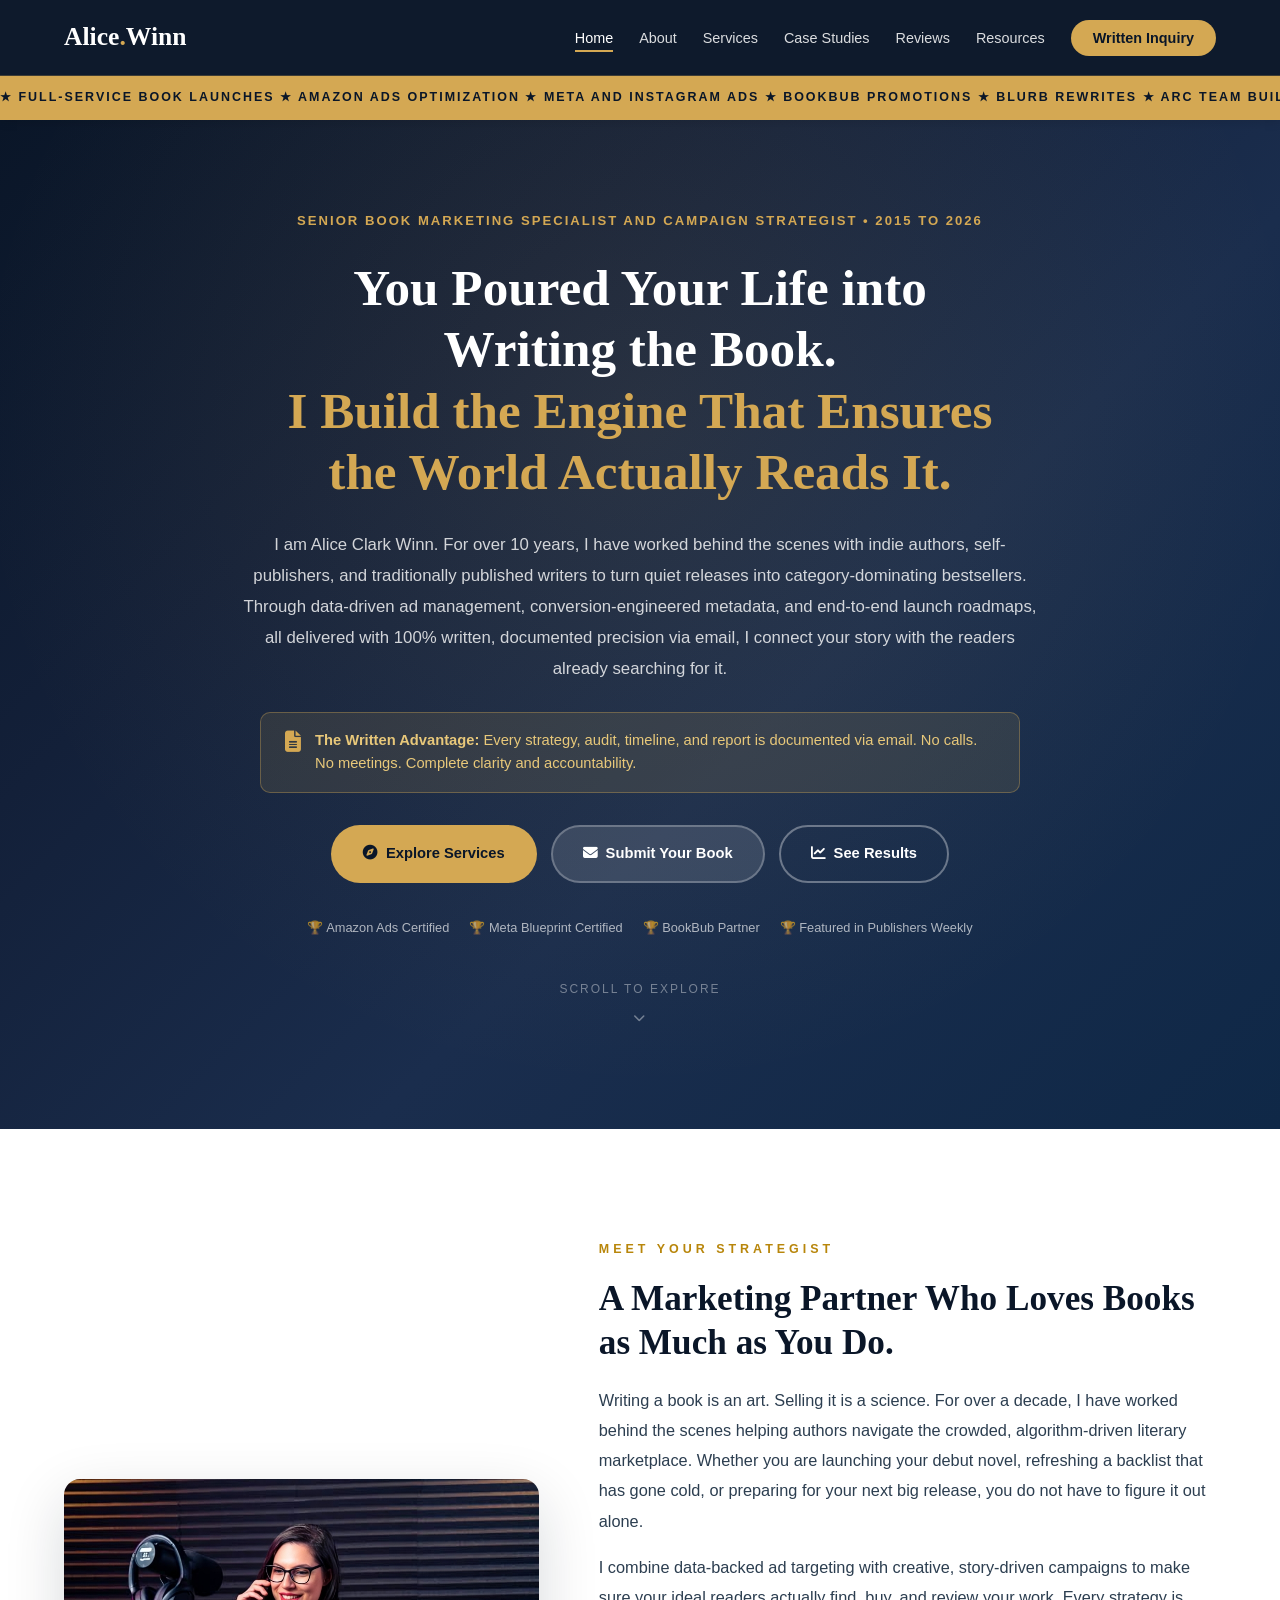
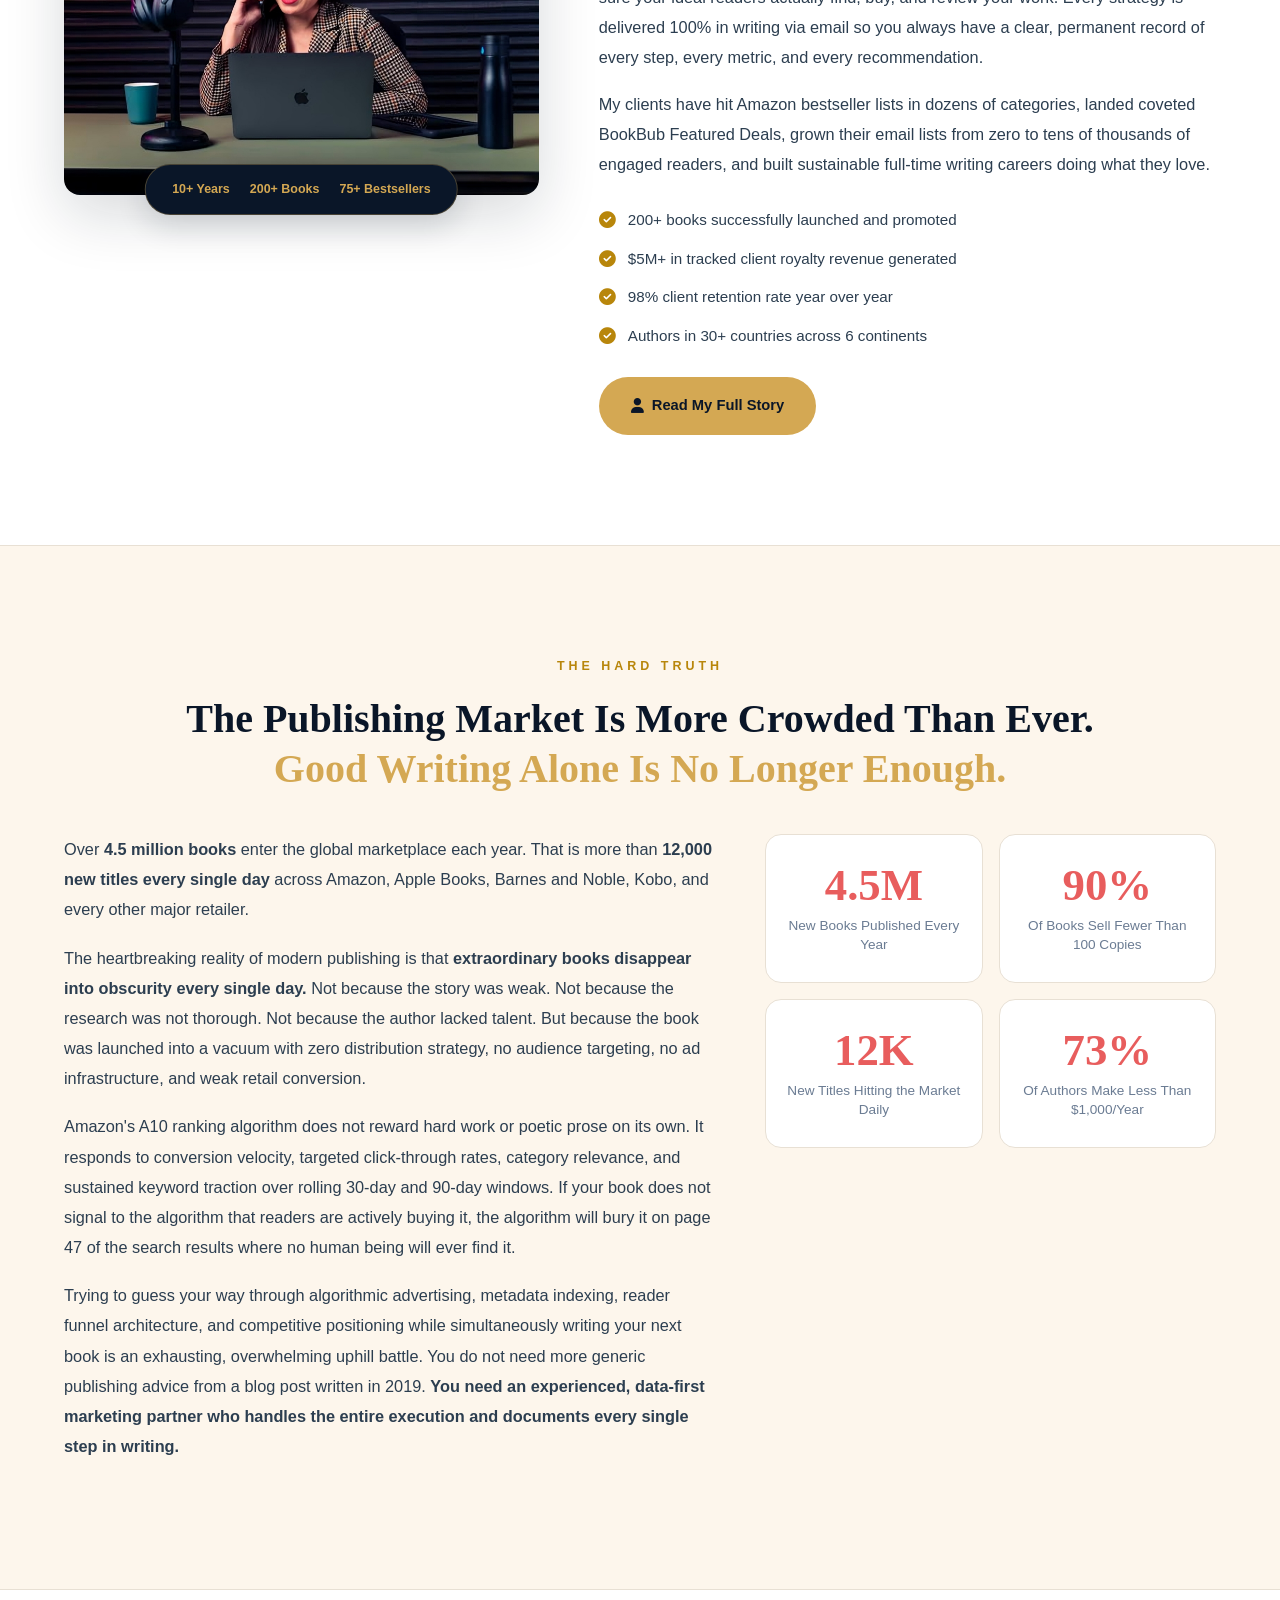
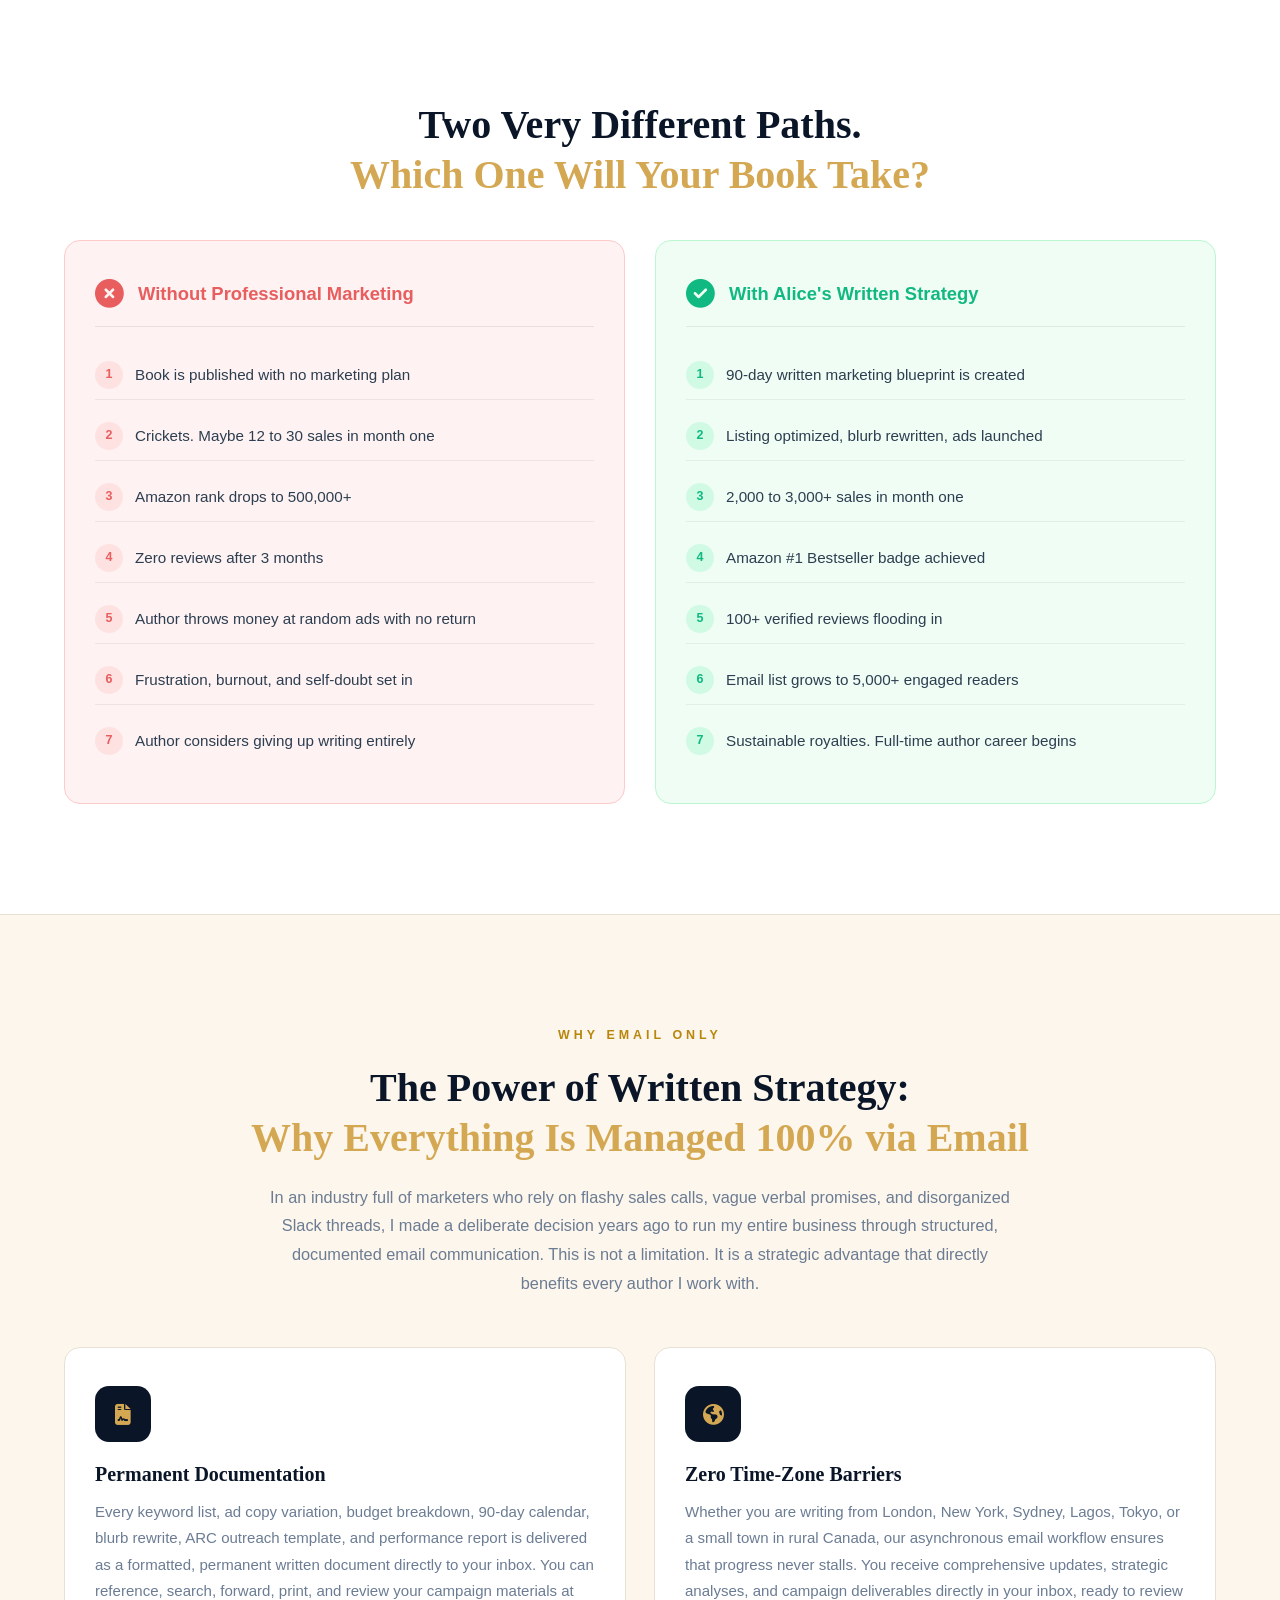
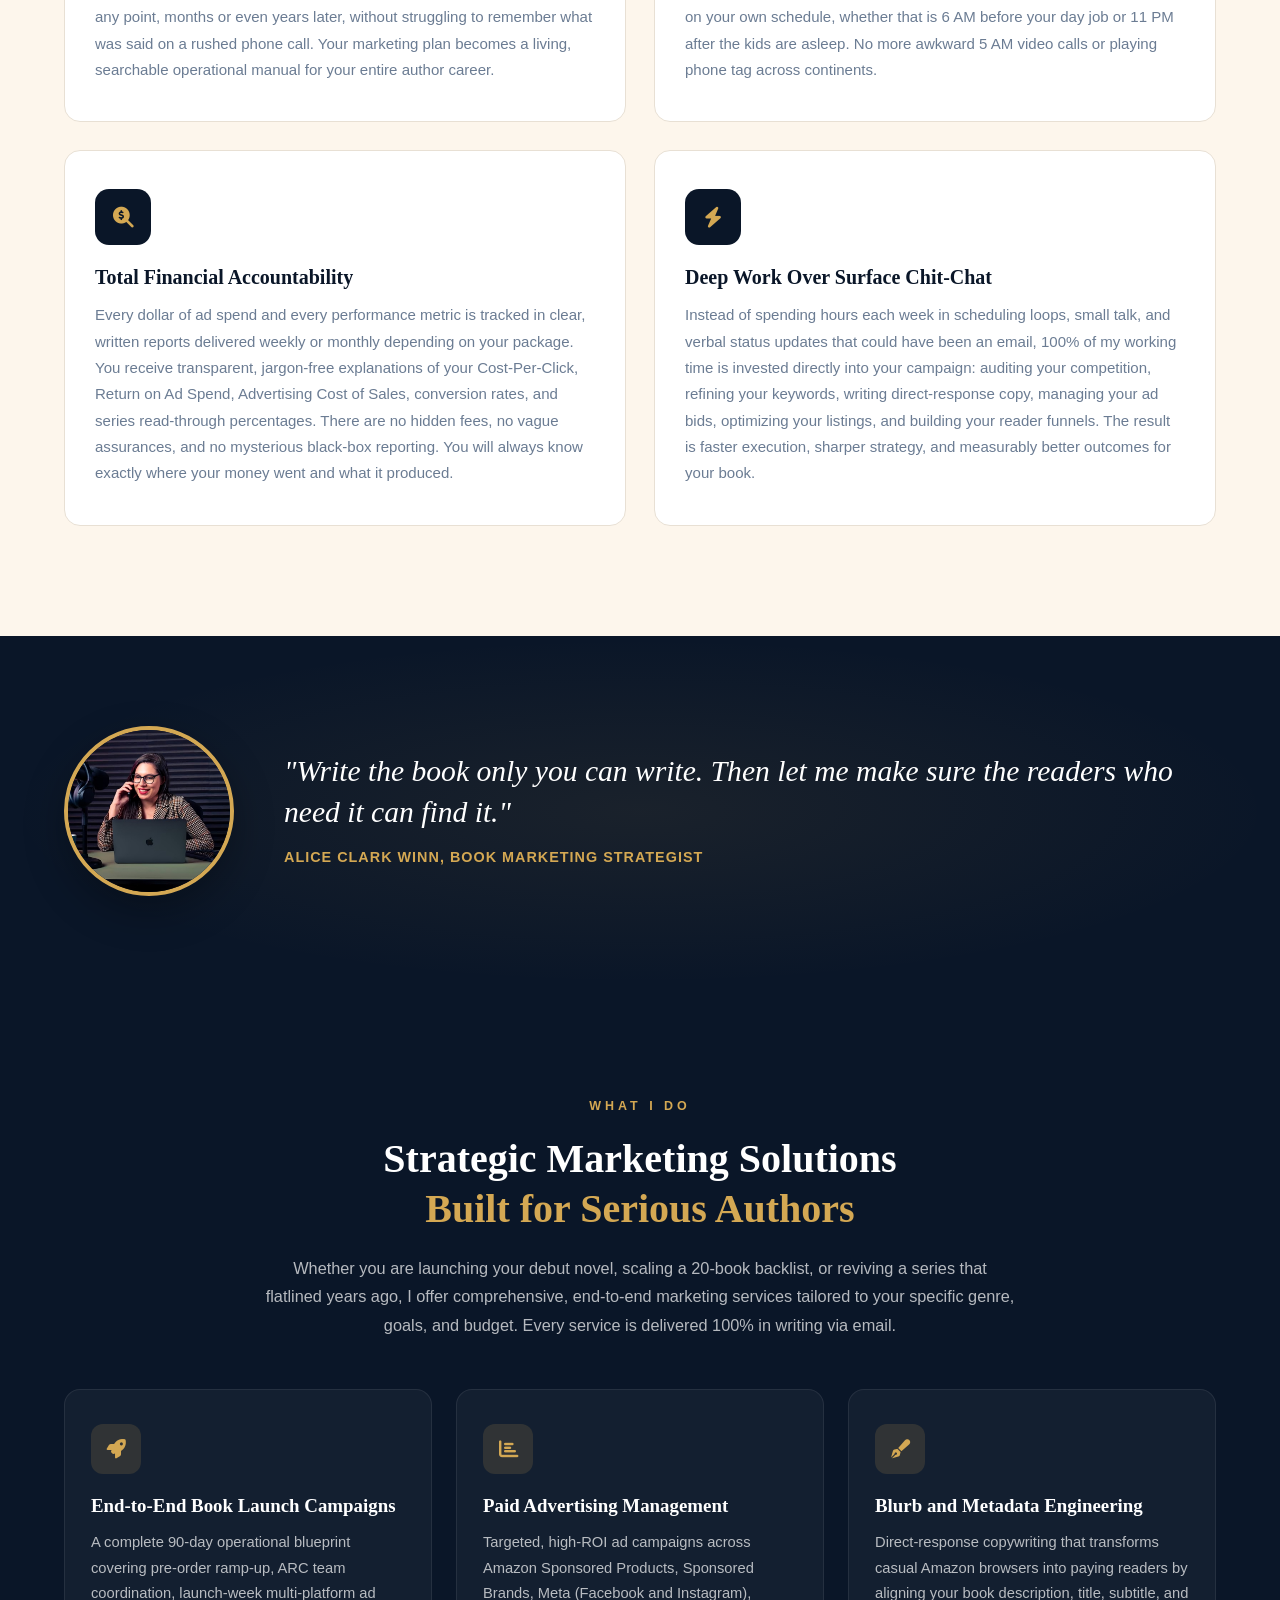
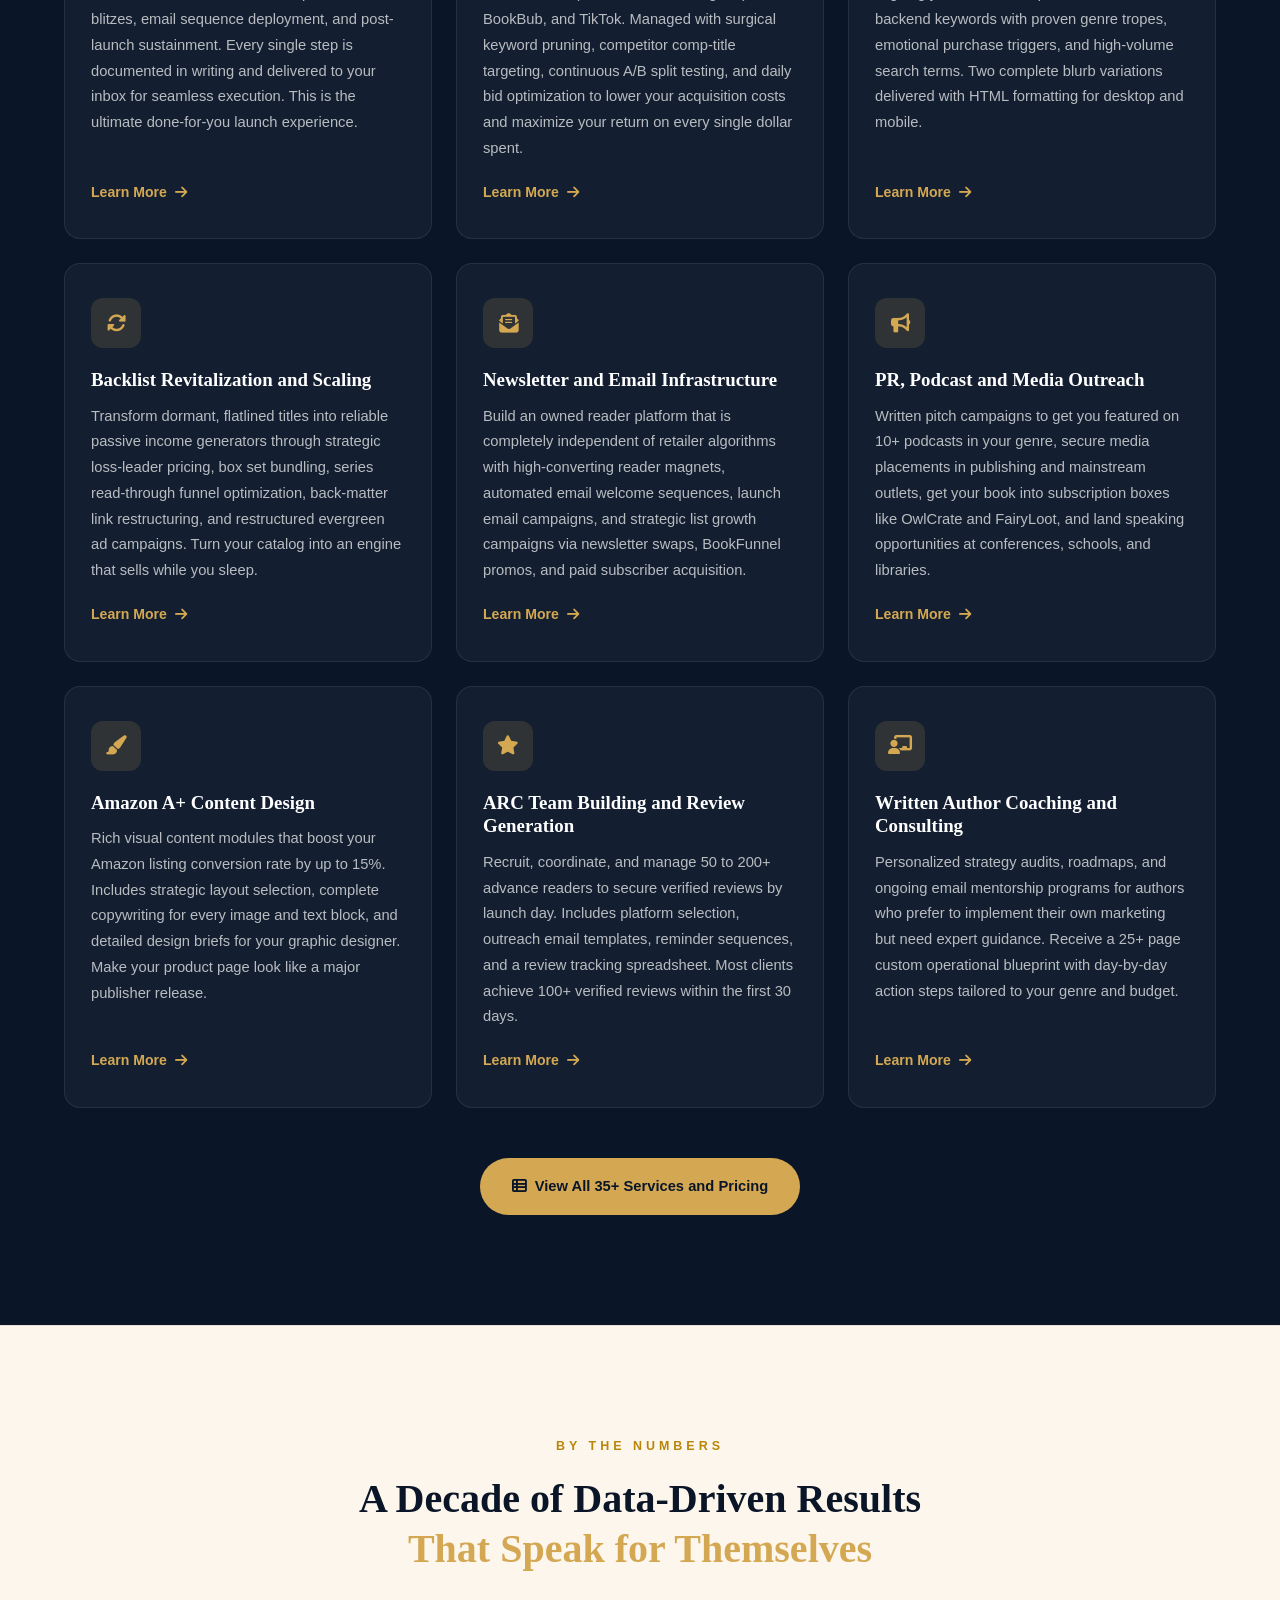
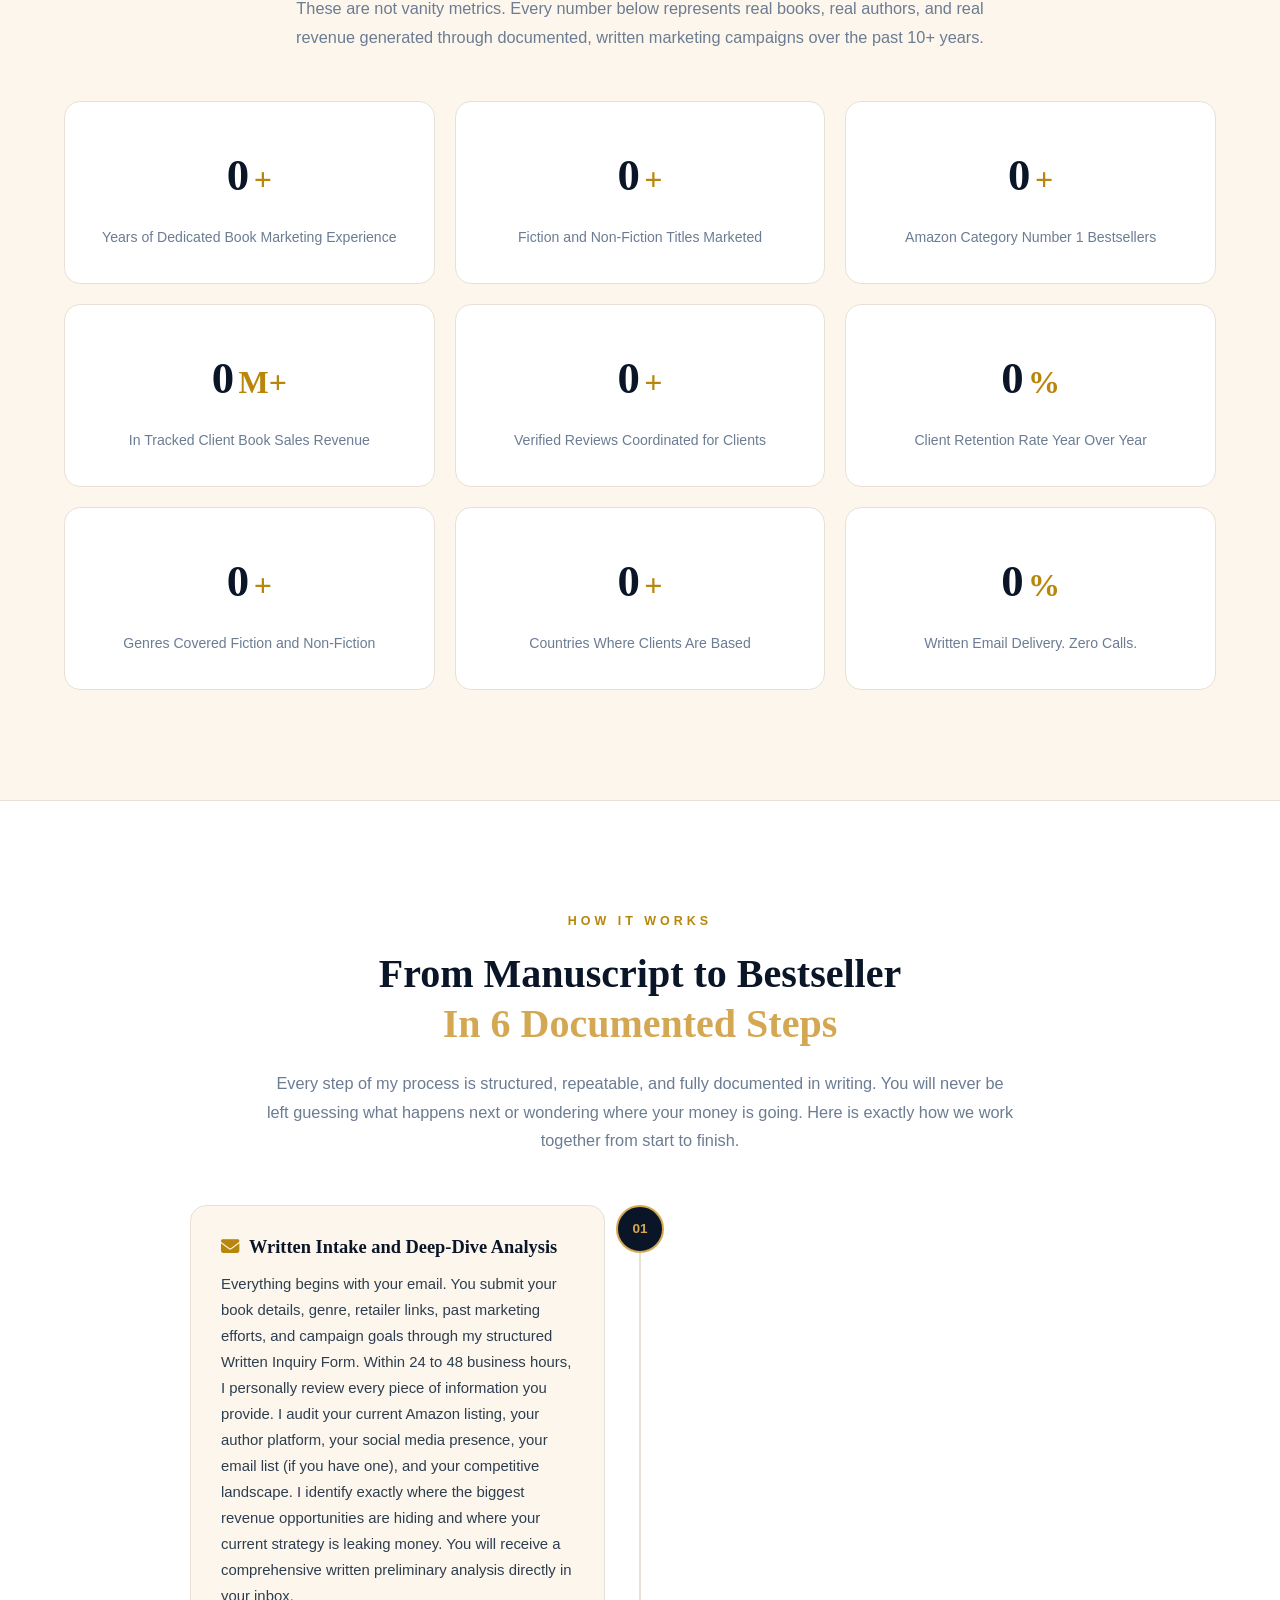
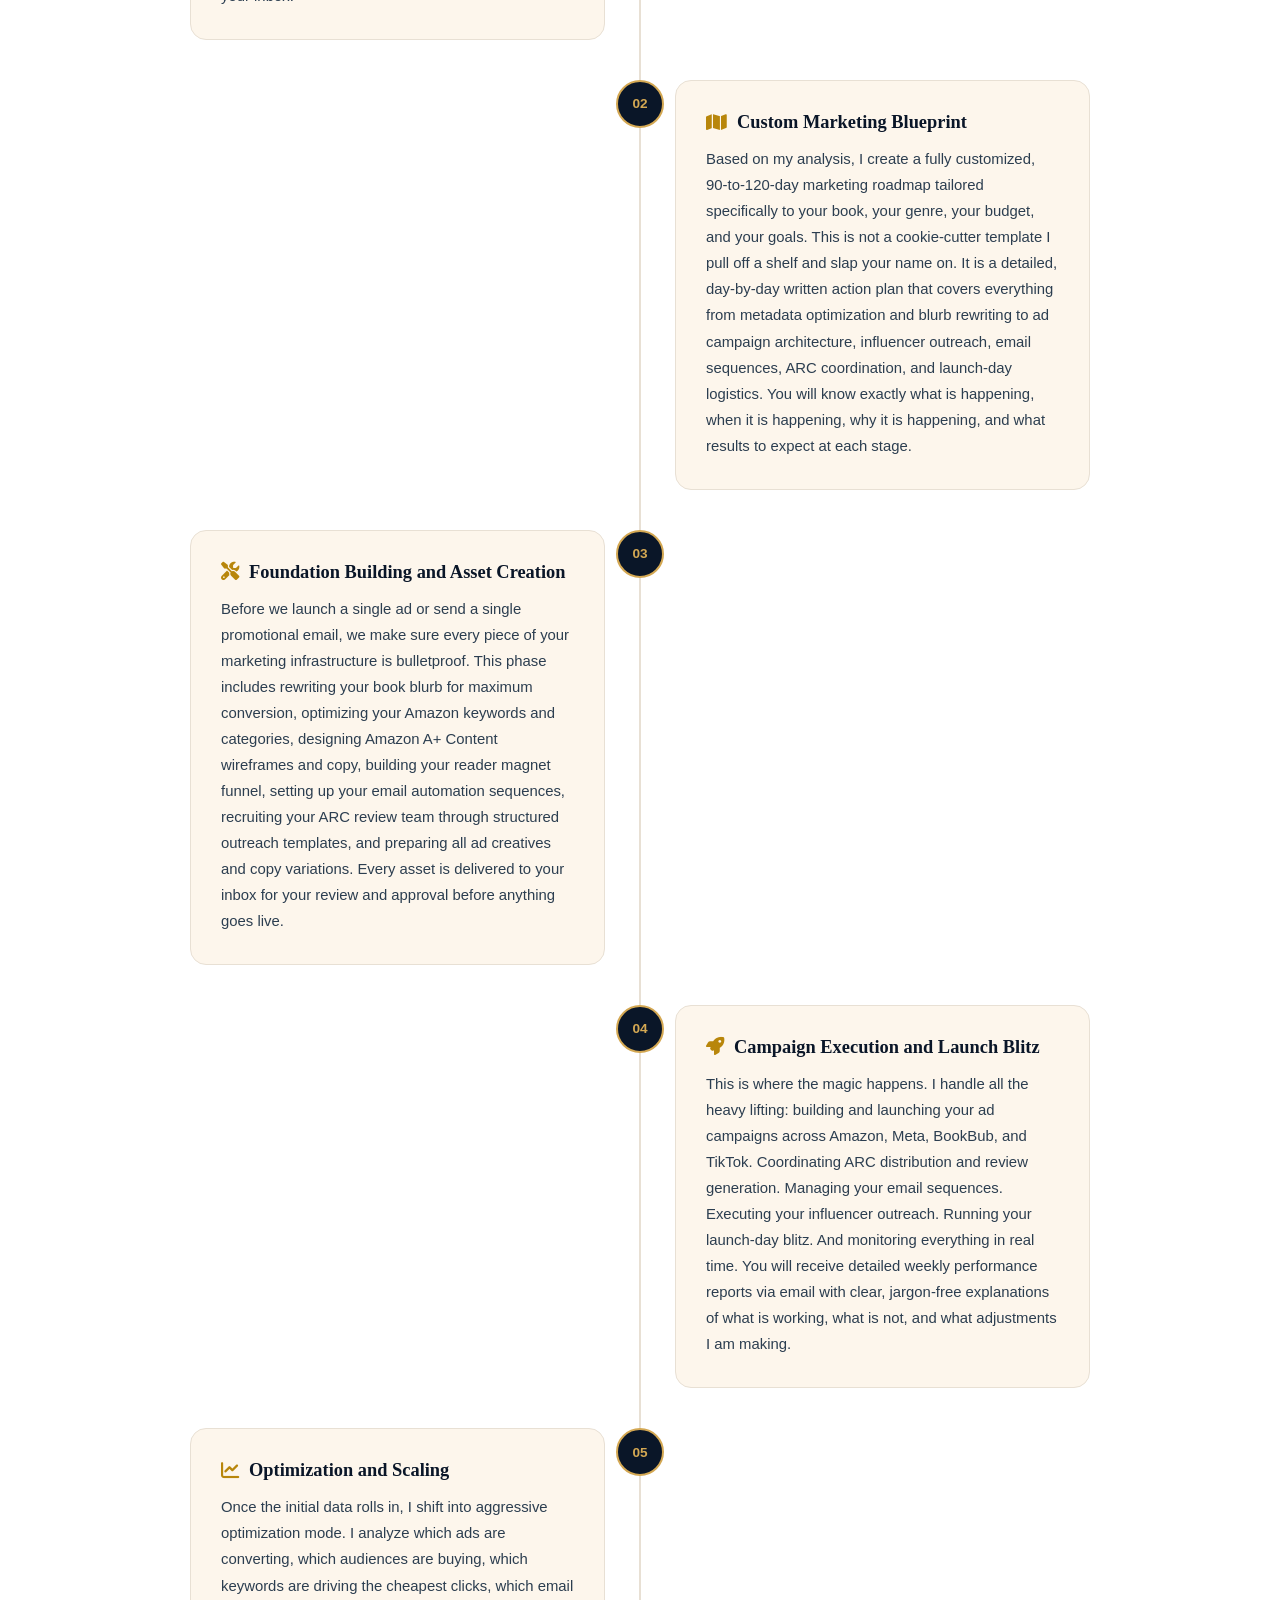
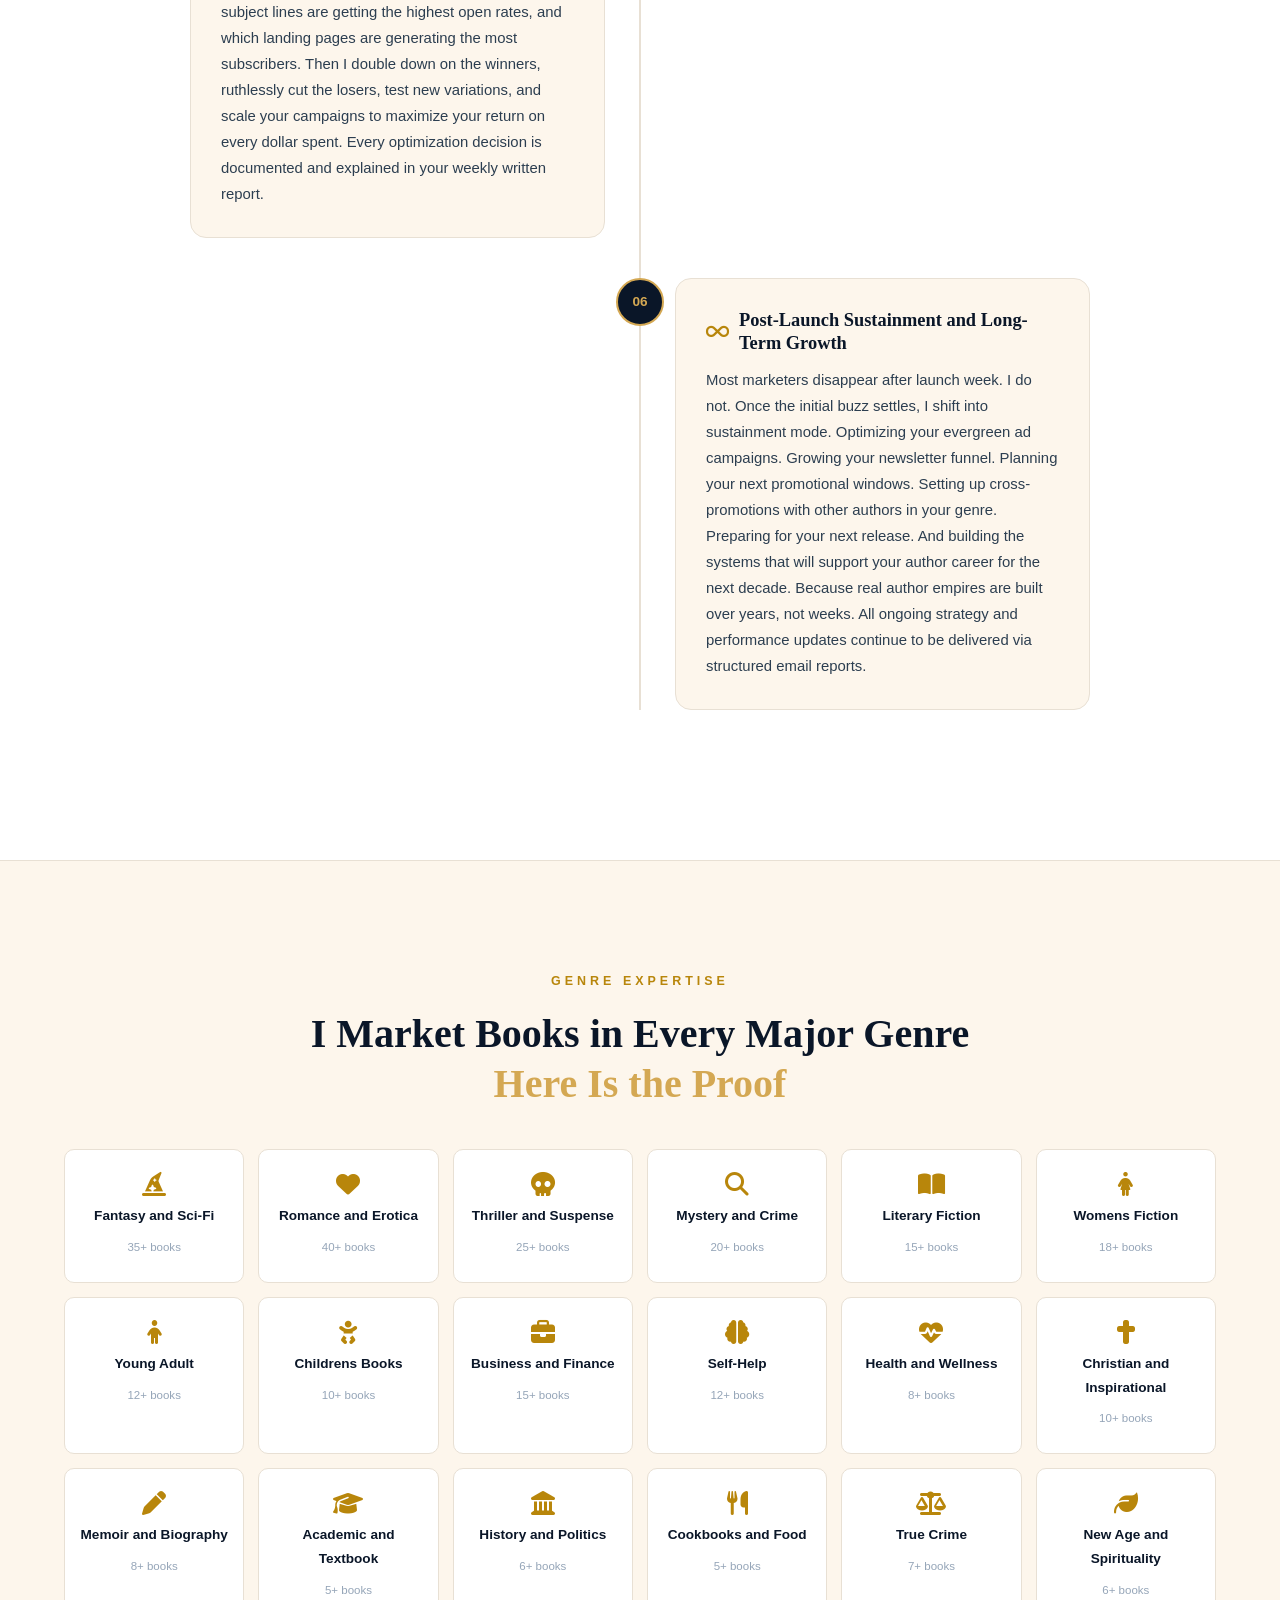
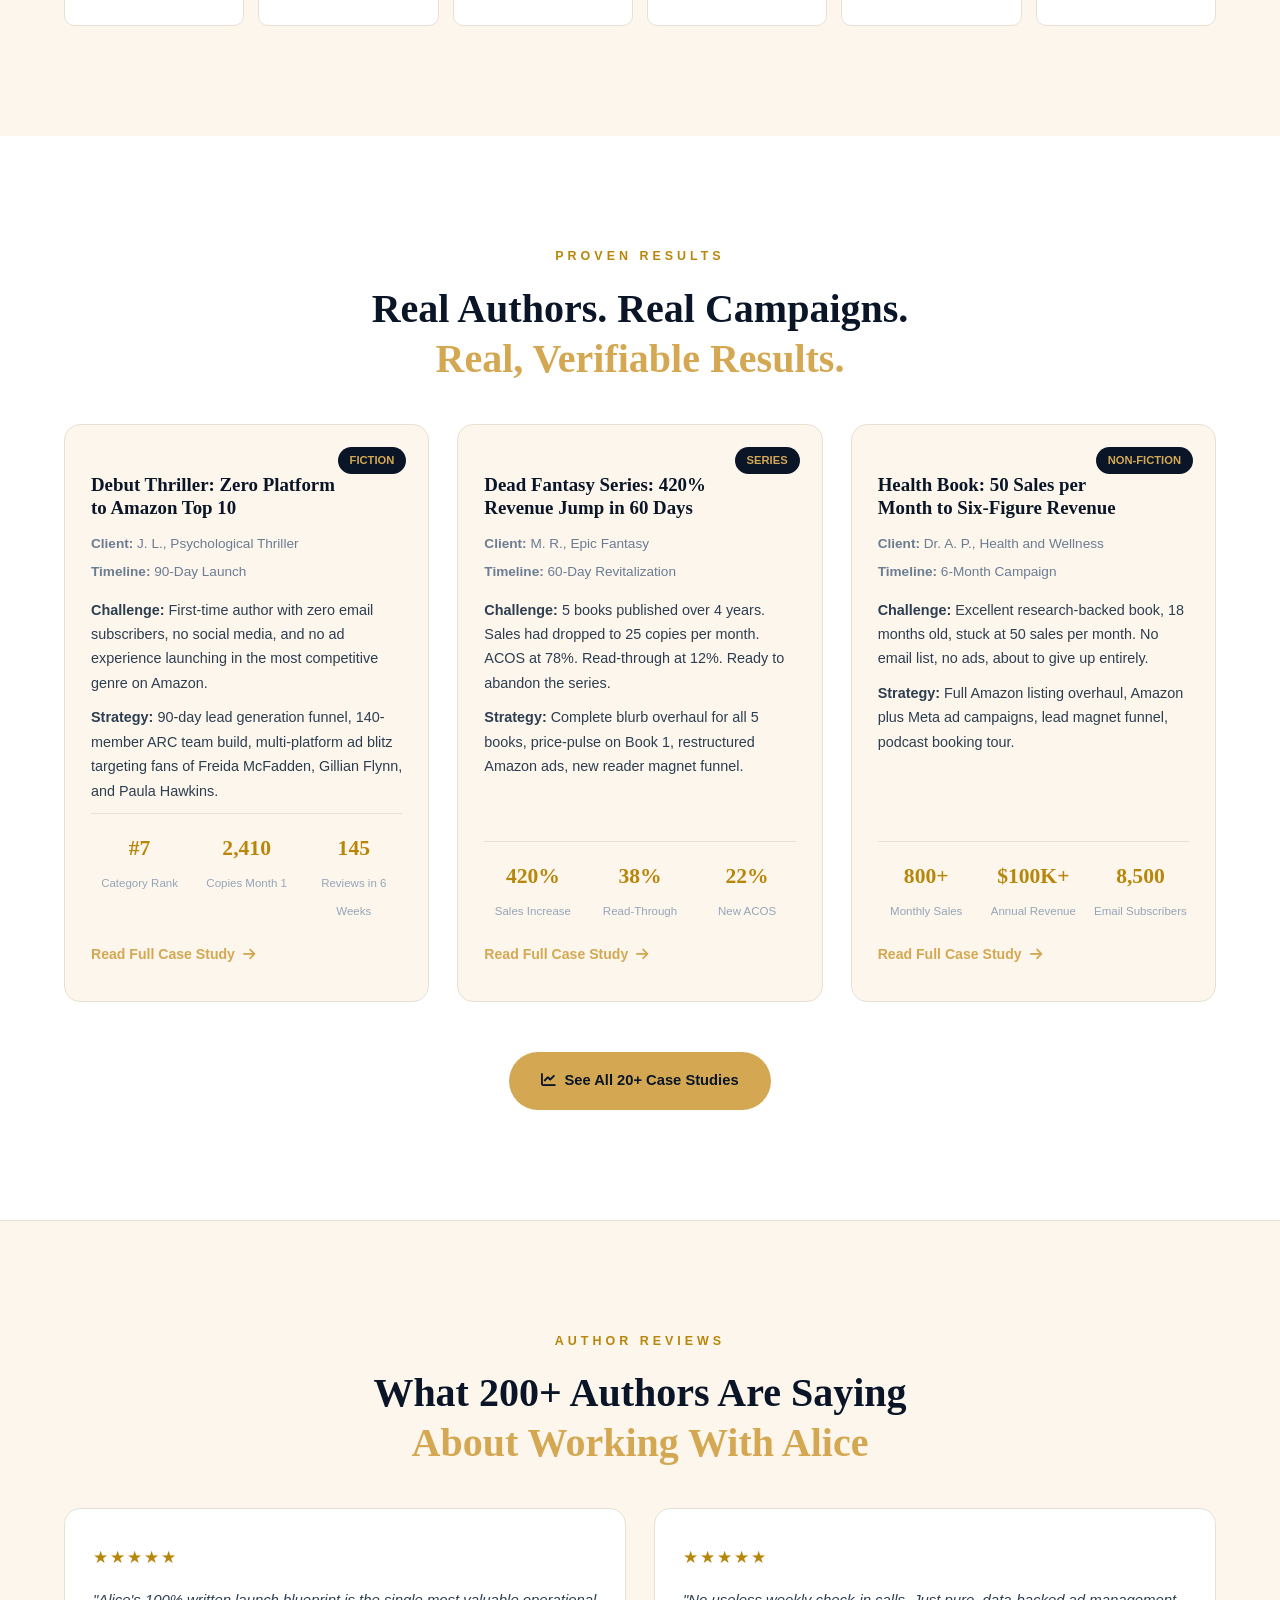
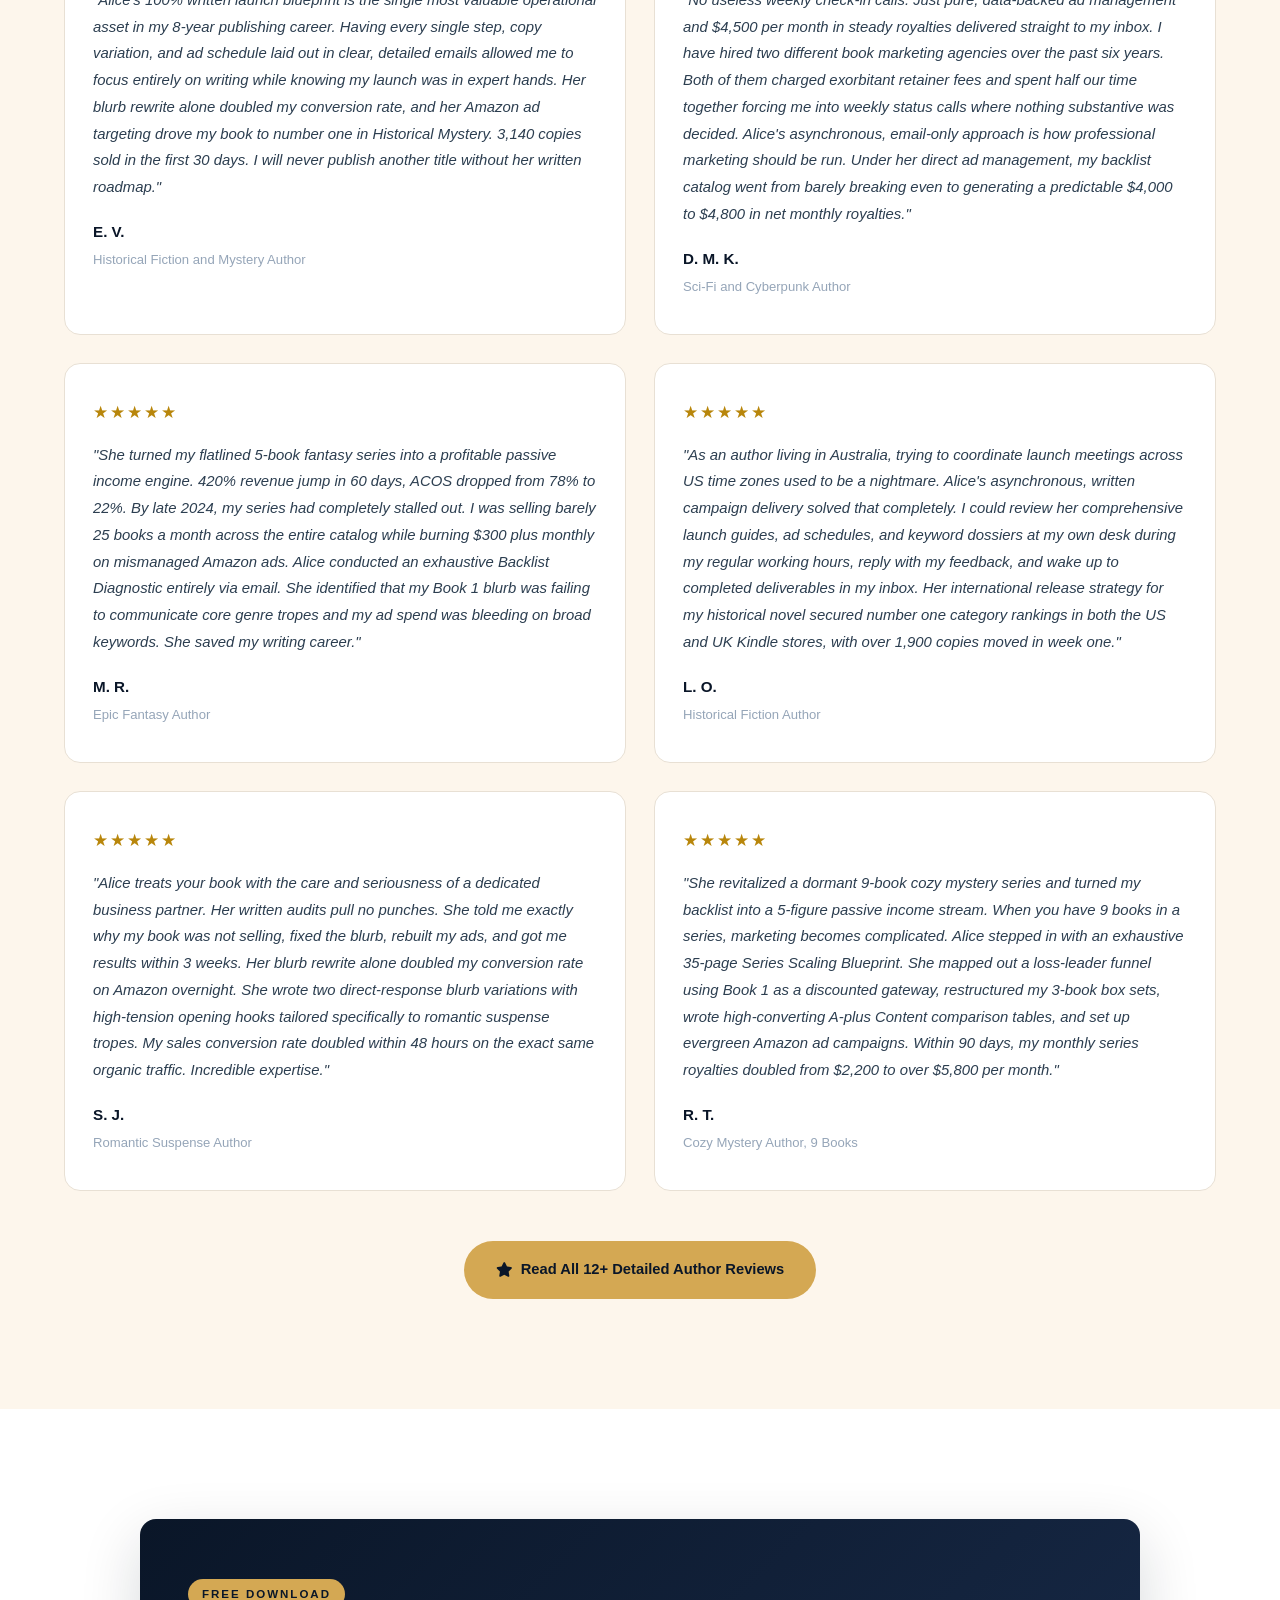
==== commit 0b5c8c23: "Update index.html" ====
--- a/index.html
+++ b/index.html
@@ -4,9 +4,18 @@
     <meta charset="UTF-8">
     <meta name="viewport" content="width=device-width, initial-scale=1.0">
     <title>Alice Clark Winn | Book Marketing Strategist</title>
-    <link href="https://fonts.googleapis.com/css2?family=Playfair+Display:wght@400;500;600;700;800;900&family=Inter:wght@300;400;500;600;700&family=Space+Grotesk:wght@300;400;500;600;700&display=swap" rel="stylesheet">
+    <link href="https://fonts.googleapis.com/css2?family=Playfair+Display..." rel="stylesheet">
     <link rel="stylesheet" href="https://cdnjs.cloudflare.com/ajax/libs/font-awesome/6.5.1/css/all.min.css">
     <link rel="stylesheet" href="css/style.css">
+    
+    <!-- PASTE IT HERE -->
+    <link rel="canonical" href="https://aliceclarkwinn.com/">
+    <meta name="description" content="Senior Book Marketing Strategist specializing in data-driven Amazon ads, conversion-engineered metadata, and full launches delivered 100% in writing via email.">
+    <meta property="og:title" content="Alice Clark Winn | Book Marketing Strategist">
+    <meta property="og:description" content="10+ years helping authors achieve category-dominating bestseller releases. 100% written strategy via email.">
+    <meta property="og:url" content="https://aliceclarkwinn.com/">
+    <meta property="og:type" content="website">
+    <meta property="og:image" content="https://aliceclarkwinn.com/images/alice.jpg">
 </head>
 <body>
 
@@ -754,4 +763,4 @@
 
     <script src="js/main.js"></script>
 </body>
-</html>+</html>
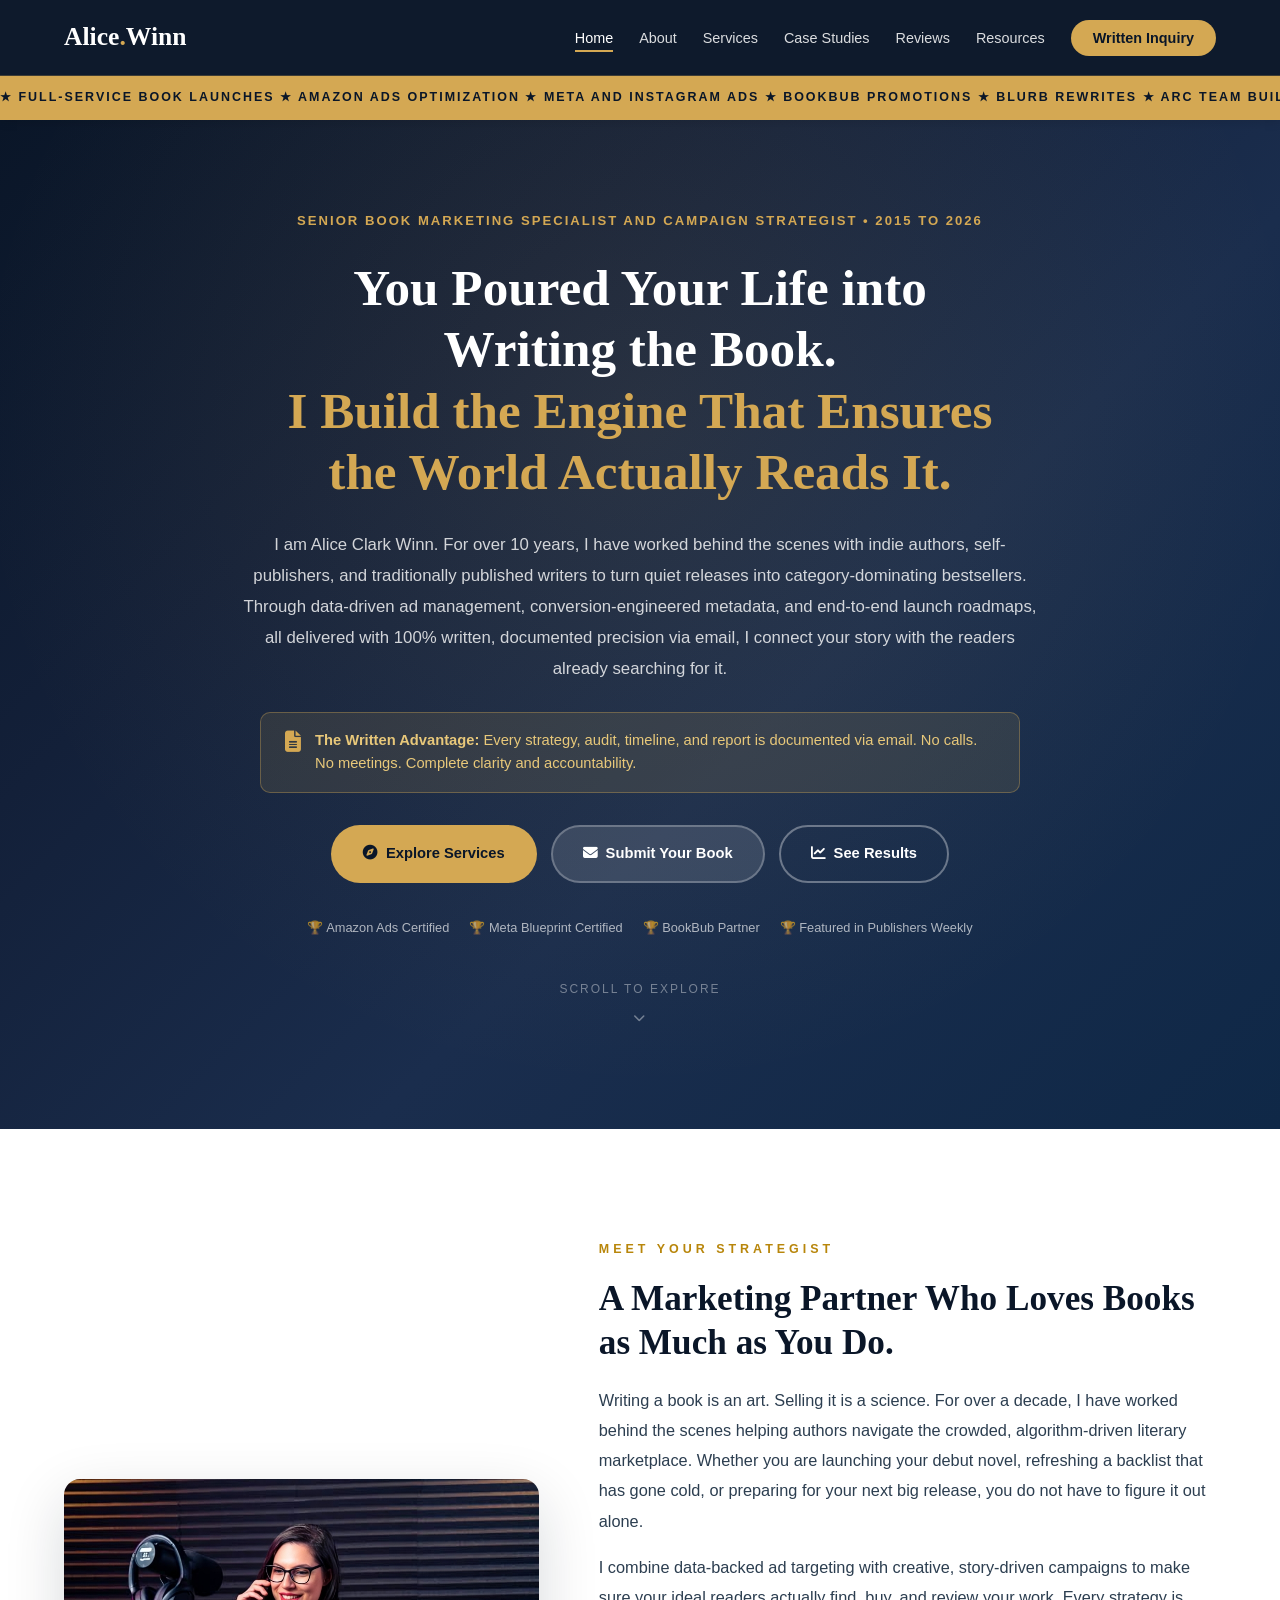
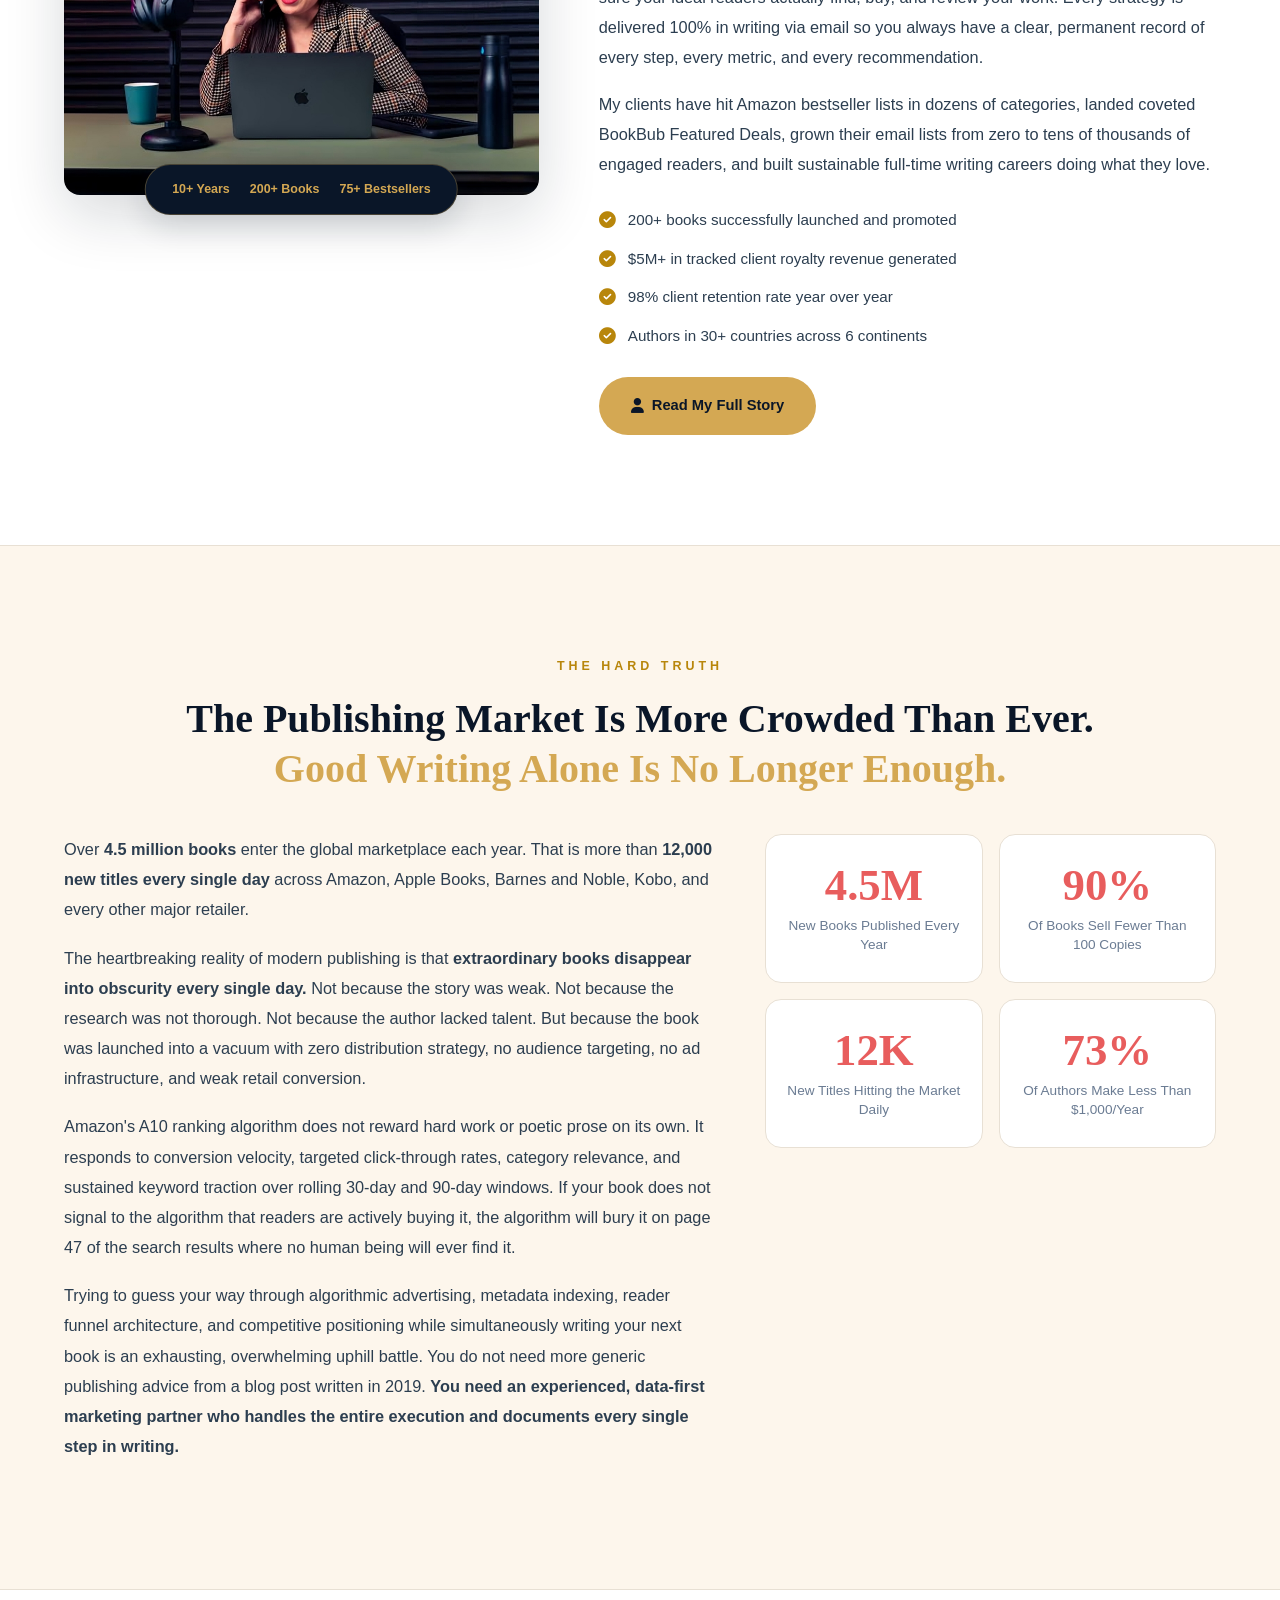
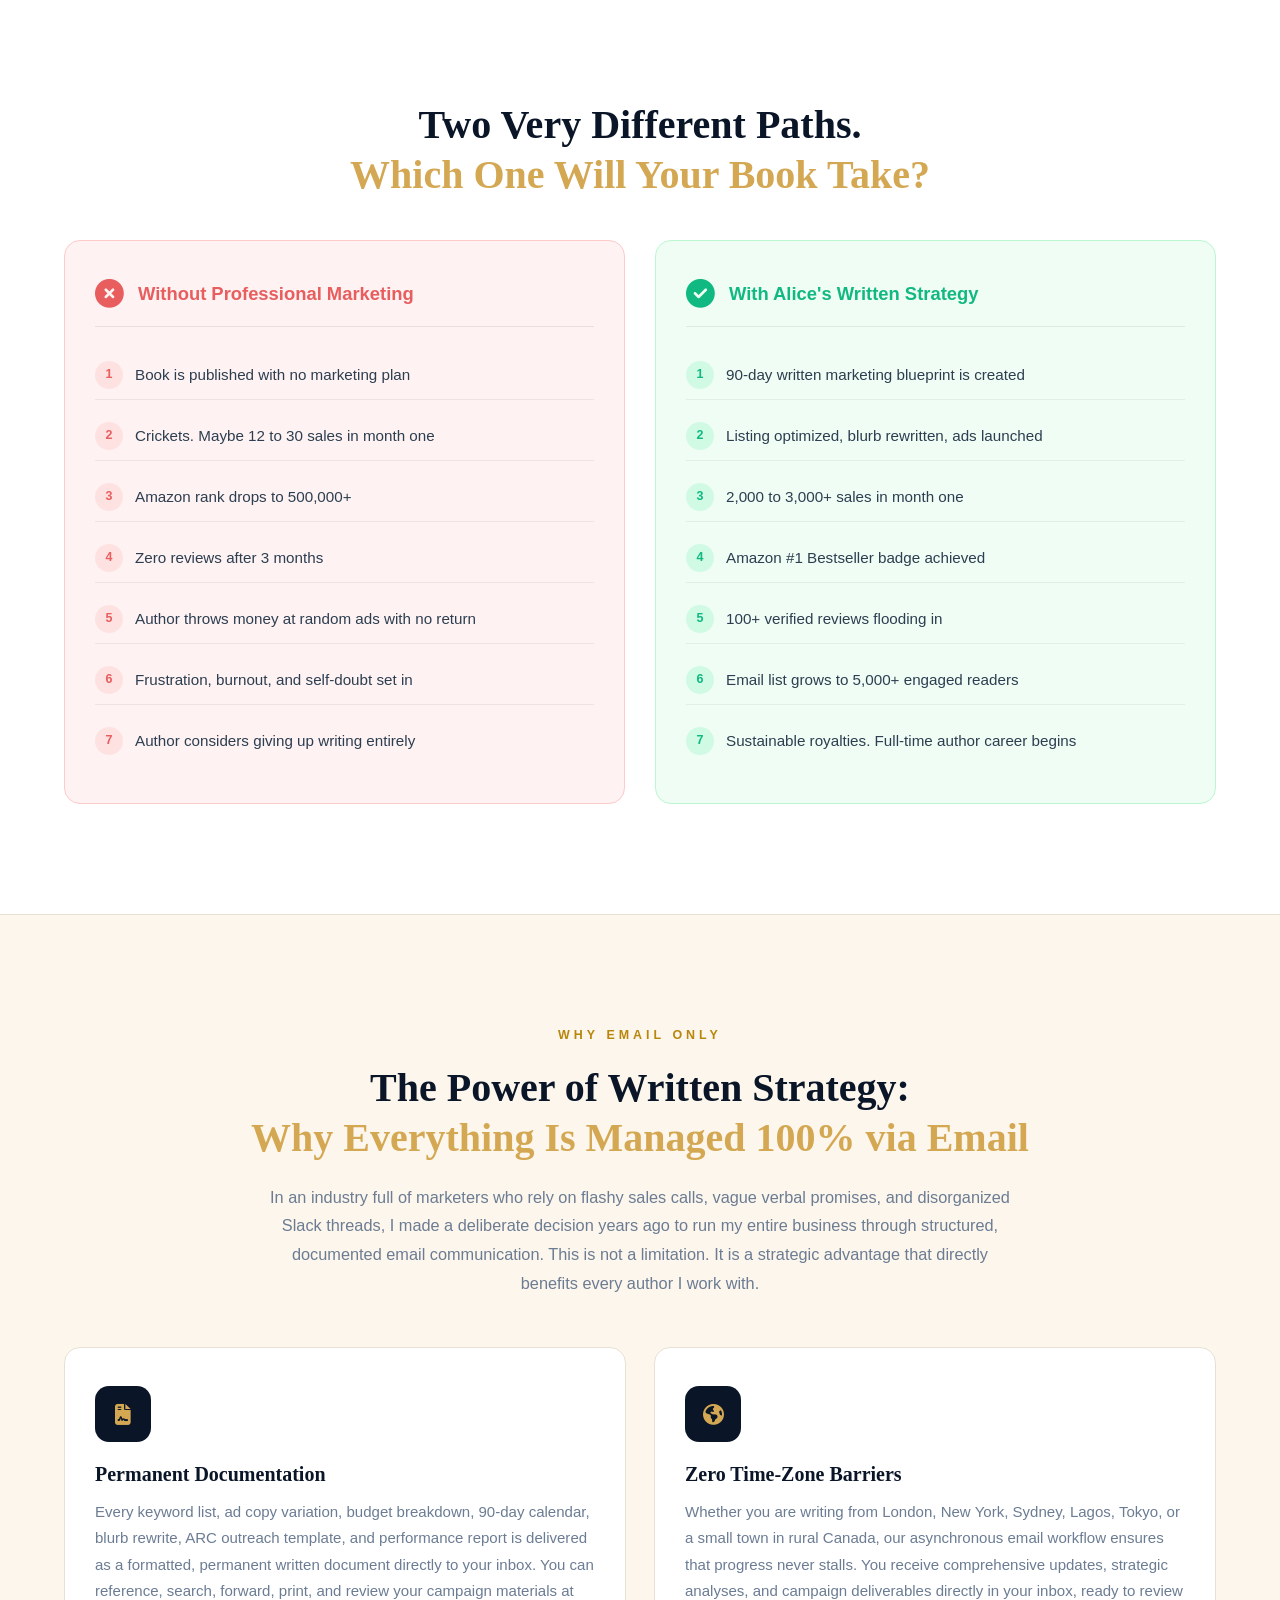
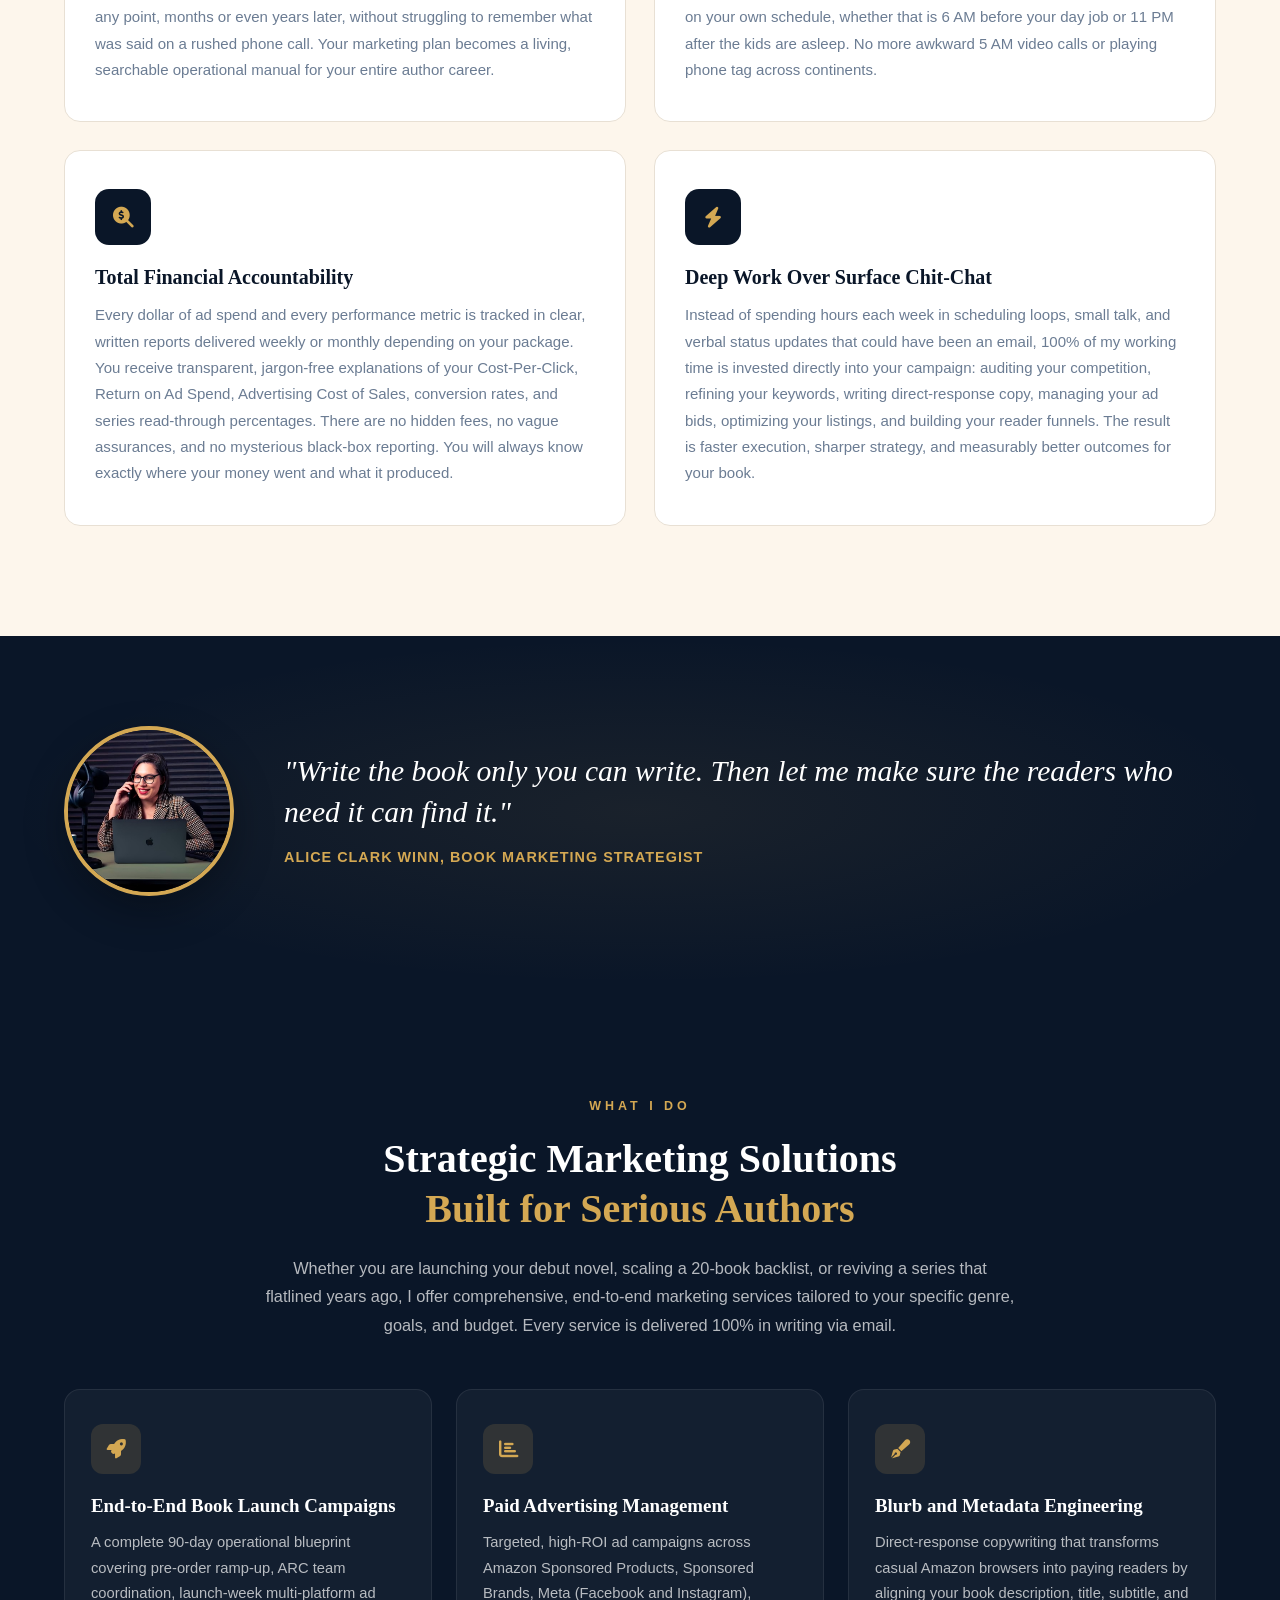
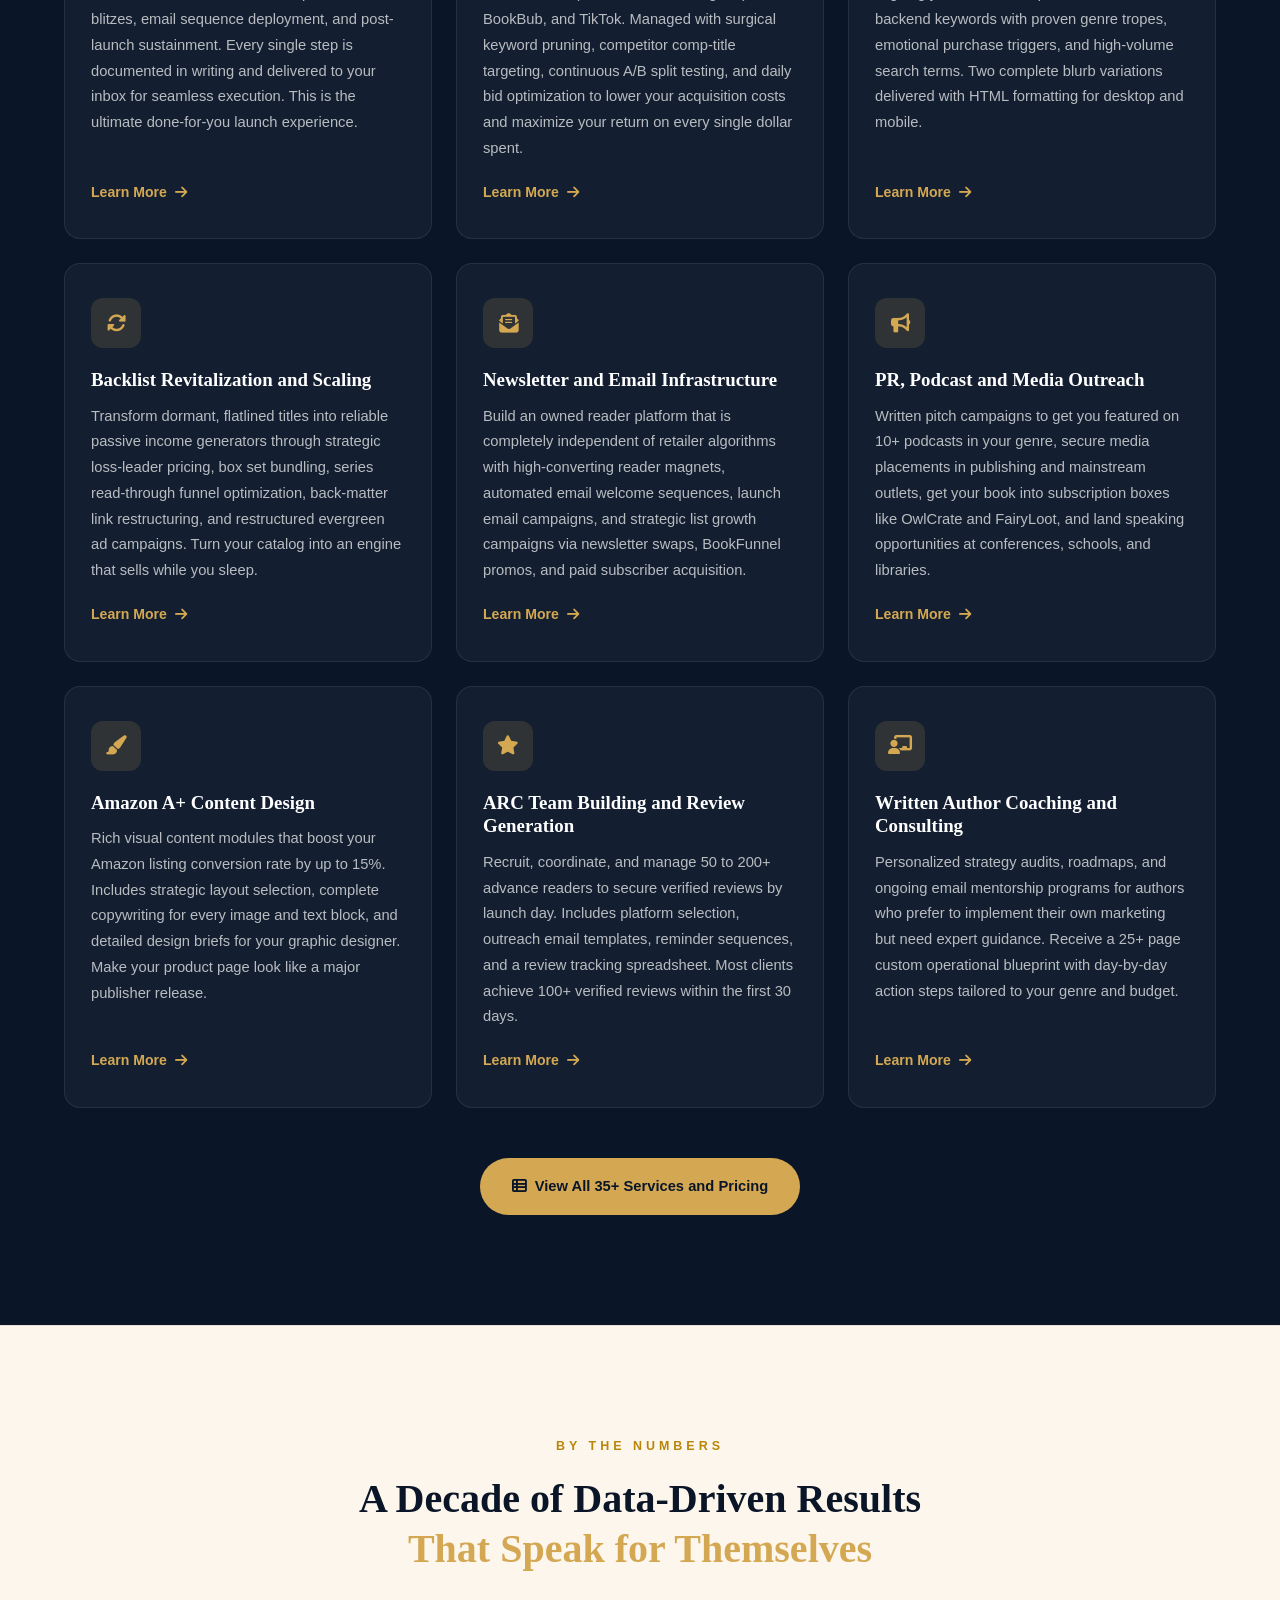
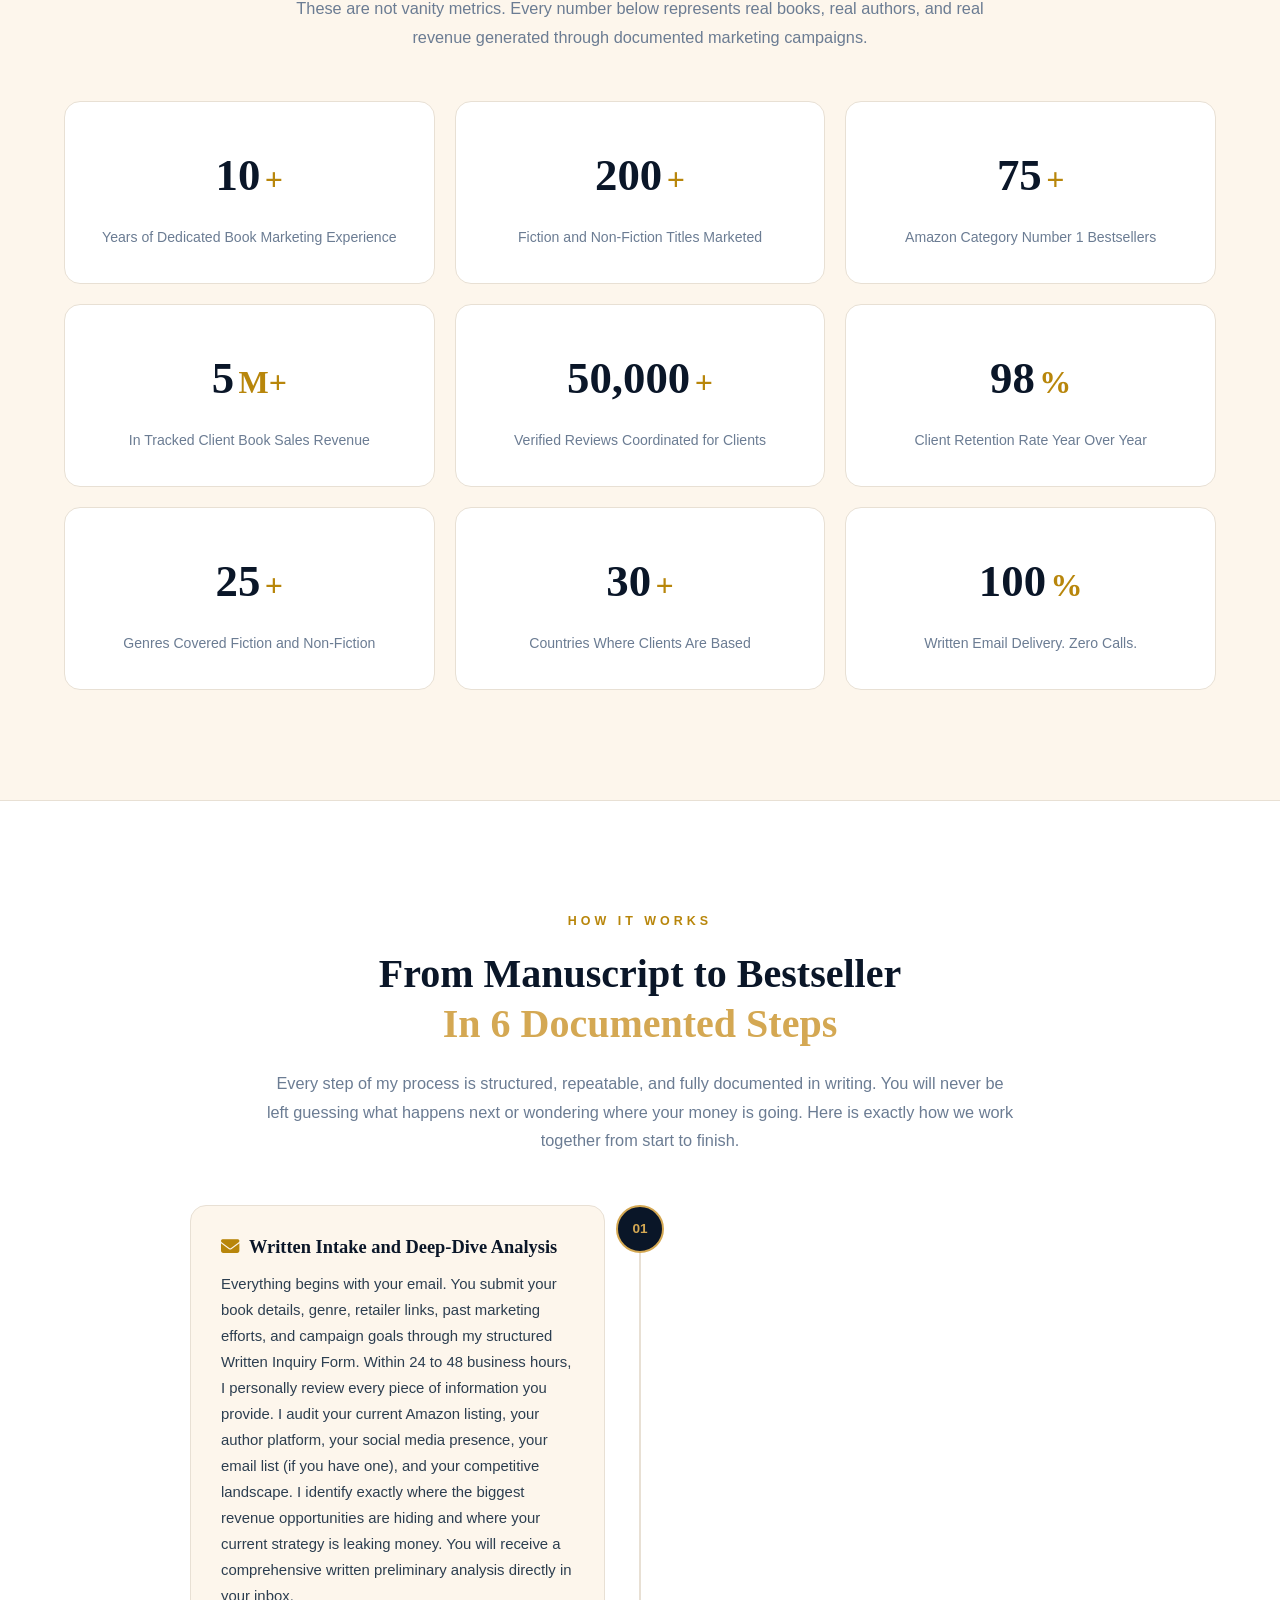
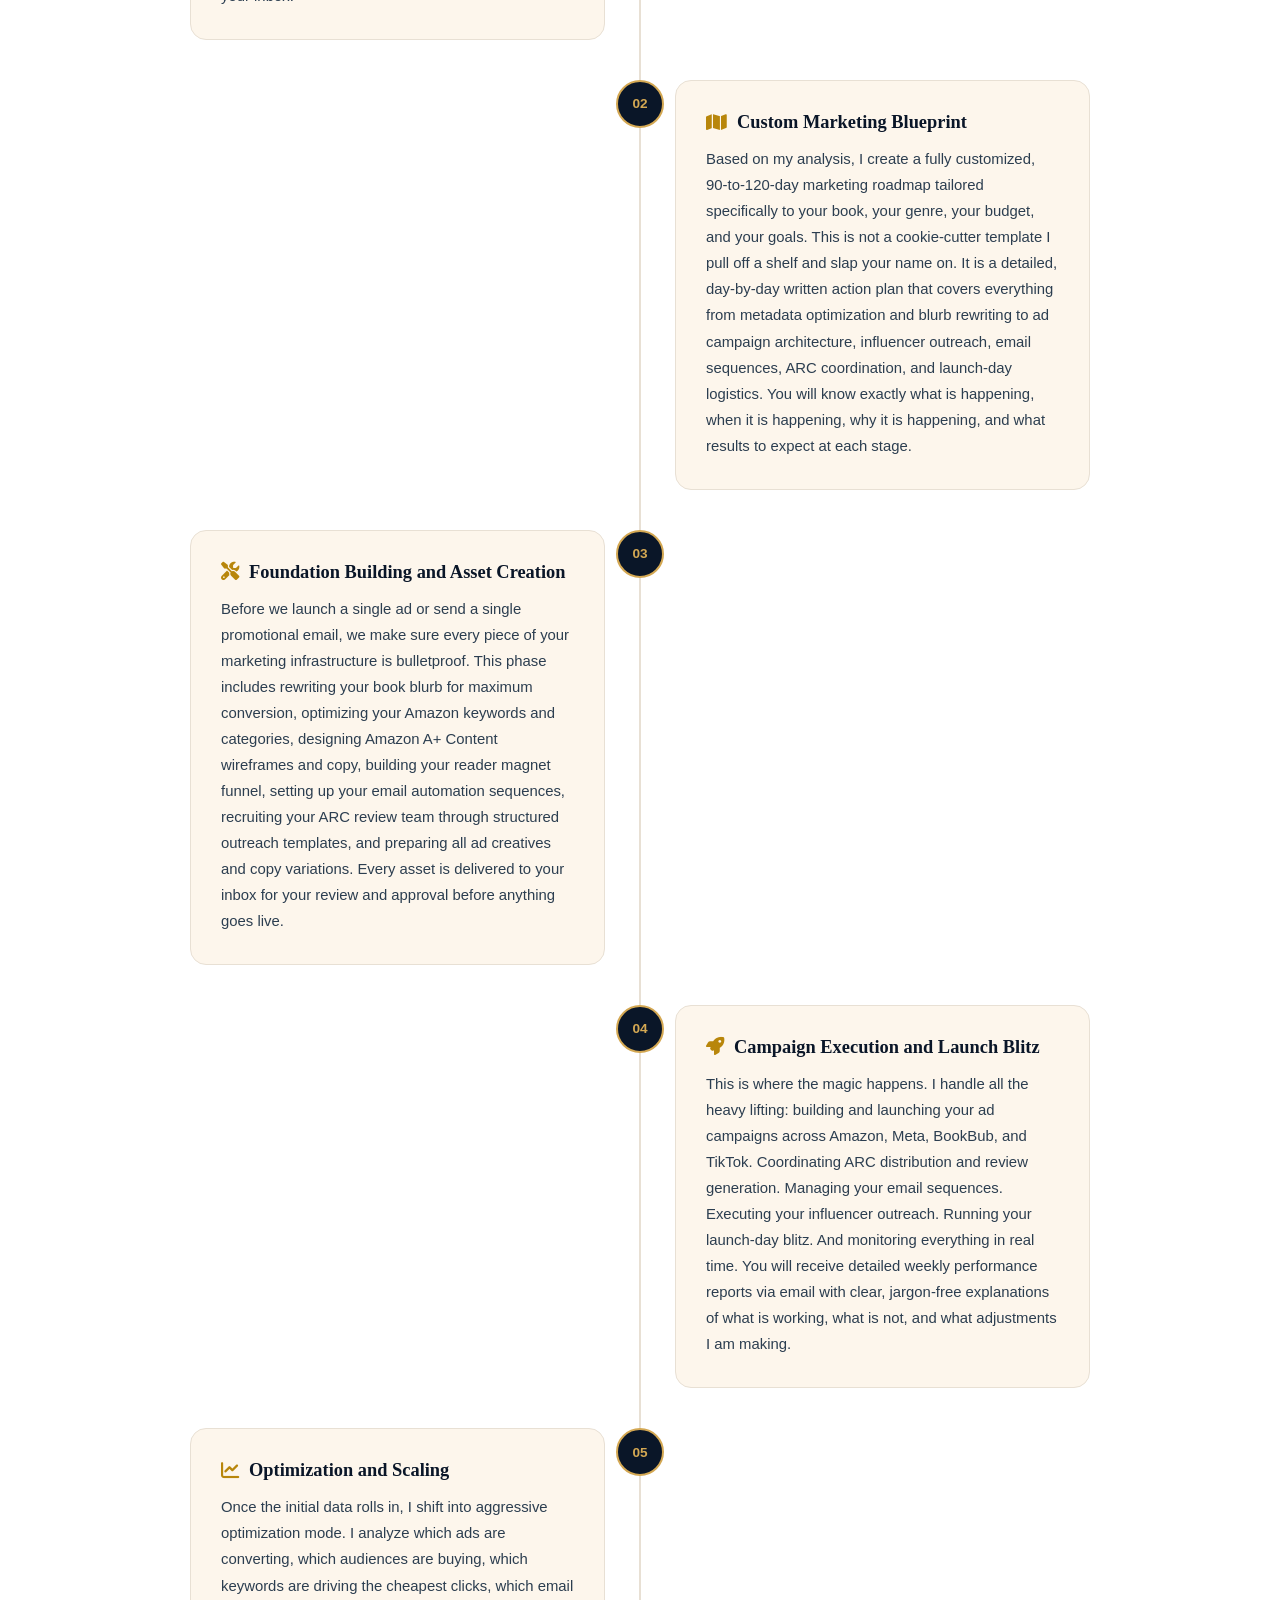
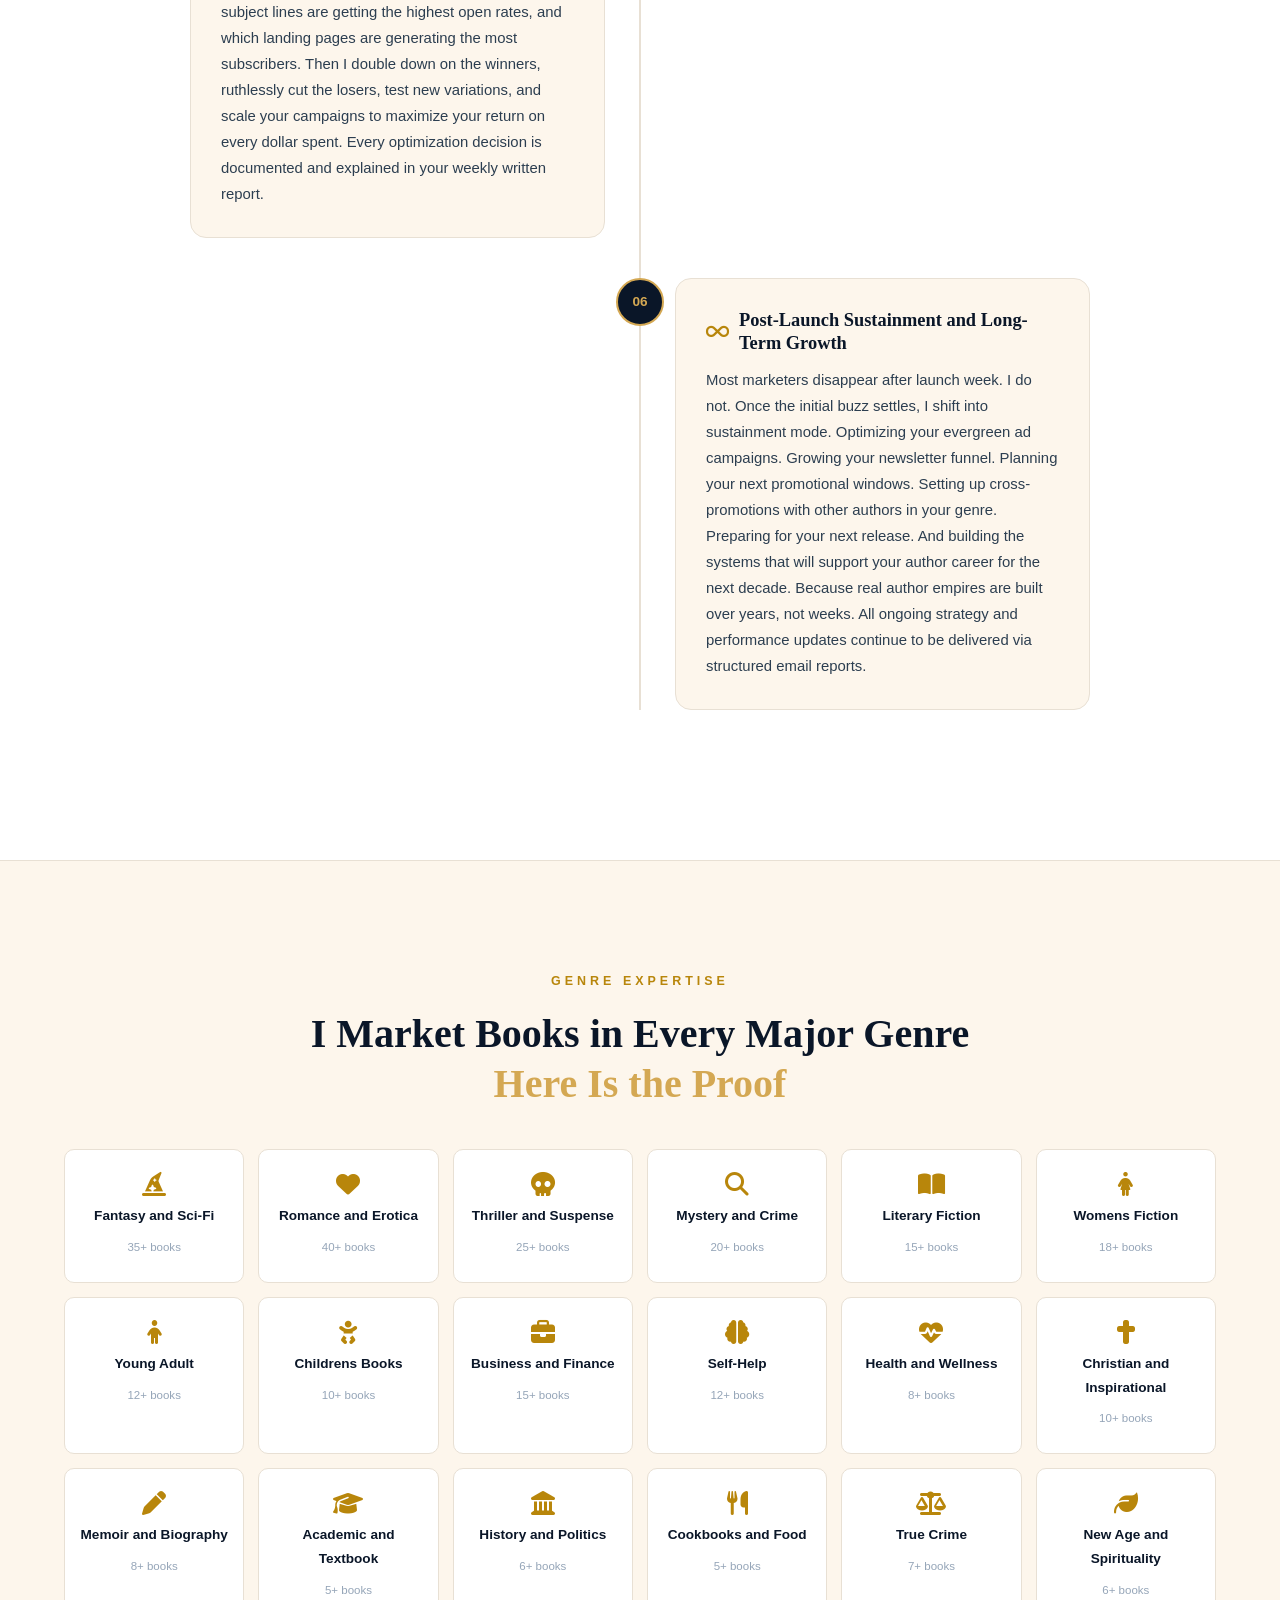
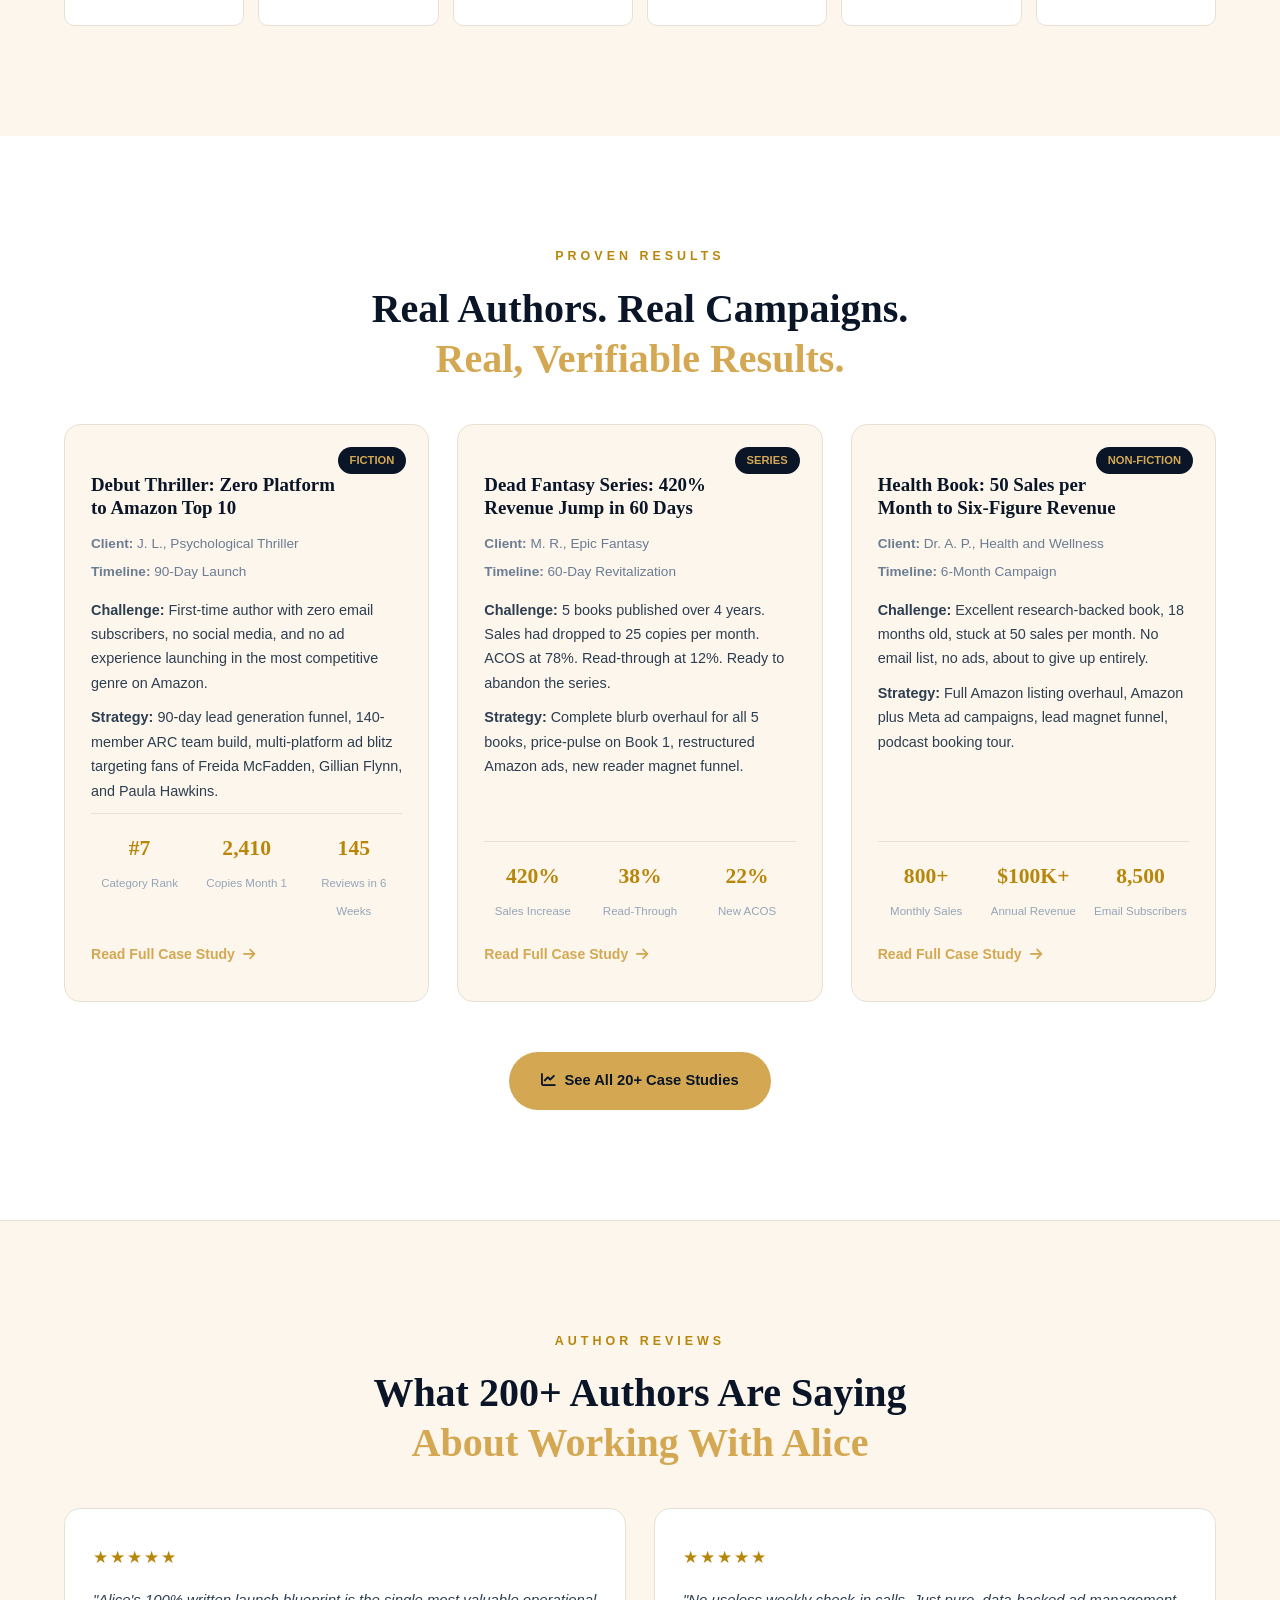
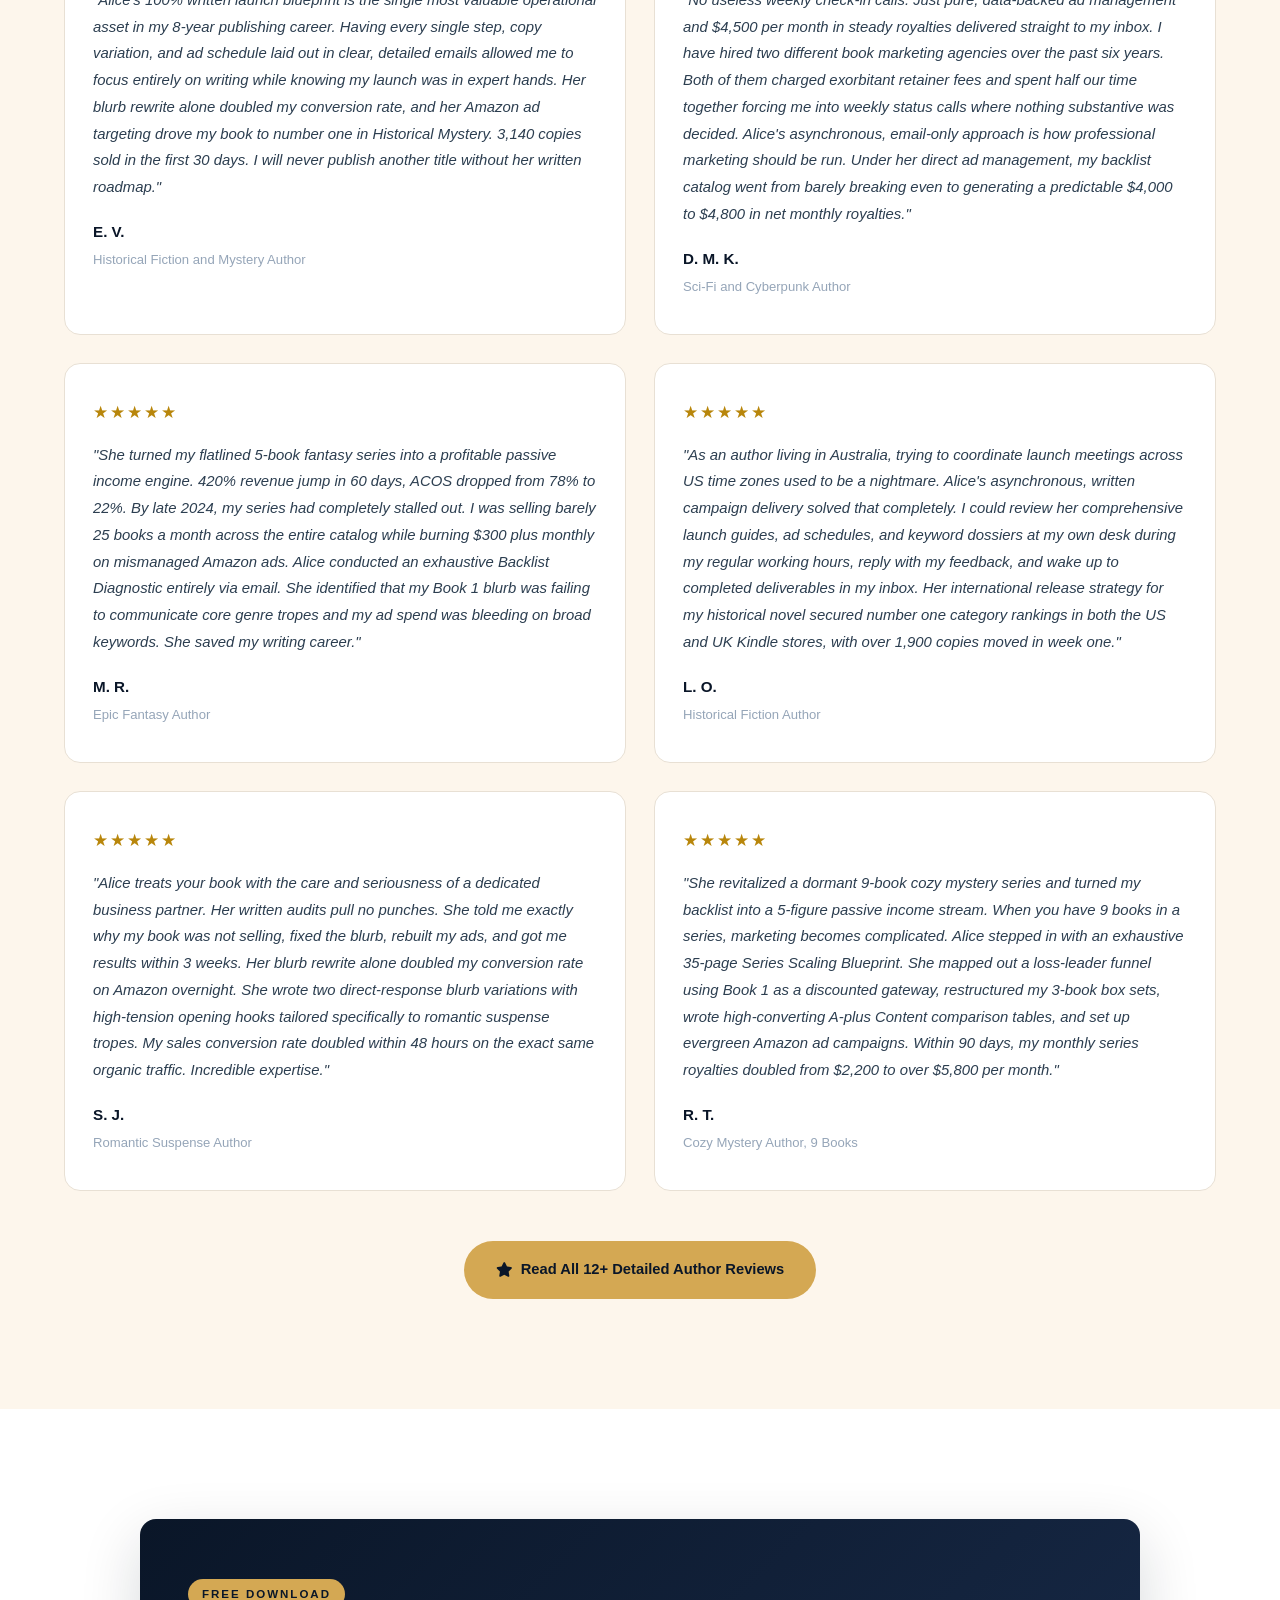
==== commit 41963192: "Update index.html" ====
--- a/index.html
+++ b/index.html
@@ -314,50 +314,50 @@
         <div class="container">
             <div class="section-label">BY THE NUMBERS</div>
             <h2 class="section-title">A Decade of Data-Driven Results<br><span class="text-accent">That Speak for Themselves</span></h2>
-            <p class="section-subtitle">These are not vanity metrics. Every number below represents real books, real authors, and real revenue generated through documented, written marketing campaigns over the past 10+ years.</p>
+            <p class="section-subtitle">These are not vanity metrics. Every number below represents real books, real authors, and real revenue generated through documented marketing campaigns.</p>
             <div class="stats-grid">
                 <div class="stat-item">
-                    <div class="stat-number" data-count="10">0</div>
+                    <div class="stat-number" data-count="10">10</div>
                     <div class="stat-suffix">+</div>
                     <p class="stat-label">Years of Dedicated Book Marketing Experience</p>
                 </div>
                 <div class="stat-item">
-                    <div class="stat-number" data-count="200">0</div>
+                    <div class="stat-number" data-count="200">200</div>
                     <div class="stat-suffix">+</div>
                     <p class="stat-label">Fiction and Non-Fiction Titles Marketed</p>
                 </div>
                 <div class="stat-item">
-                    <div class="stat-number" data-count="75">0</div>
+                    <div class="stat-number" data-count="75">75</div>
                     <div class="stat-suffix">+</div>
                     <p class="stat-label">Amazon Category Number 1 Bestsellers</p>
                 </div>
                 <div class="stat-item">
-                    <div class="stat-number" data-count="5">0</div>
+                    <div class="stat-number" data-count="5">5</div>
                     <div class="stat-suffix">M+</div>
                     <p class="stat-label">In Tracked Client Book Sales Revenue</p>
                 </div>
                 <div class="stat-item">
-                    <div class="stat-number" data-count="50000">0</div>
+                    <div class="stat-number" data-count="50000">50,000</div>
                     <div class="stat-suffix">+</div>
                     <p class="stat-label">Verified Reviews Coordinated for Clients</p>
                 </div>
                 <div class="stat-item">
-                    <div class="stat-number" data-count="98">0</div>
+                    <div class="stat-number" data-count="98">98</div>
                     <div class="stat-suffix">%</div>
                     <p class="stat-label">Client Retention Rate Year Over Year</p>
                 </div>
                 <div class="stat-item">
-                    <div class="stat-number" data-count="25">0</div>
+                    <div class="stat-number" data-count="25">25</div>
                     <div class="stat-suffix">+</div>
                     <p class="stat-label">Genres Covered Fiction and Non-Fiction</p>
                 </div>
                 <div class="stat-item">
-                    <div class="stat-number" data-count="30">0</div>
+                    <div class="stat-number" data-count="30">30</div>
                     <div class="stat-suffix">+</div>
                     <p class="stat-label">Countries Where Clients Are Based</p>
                 </div>
                 <div class="stat-item">
-                    <div class="stat-number" data-count="100">0</div>
+                    <div class="stat-number" data-count="100">100</div>
                     <div class="stat-suffix">%</div>
                     <p class="stat-label">Written Email Delivery. Zero Calls.</p>
                 </div>
